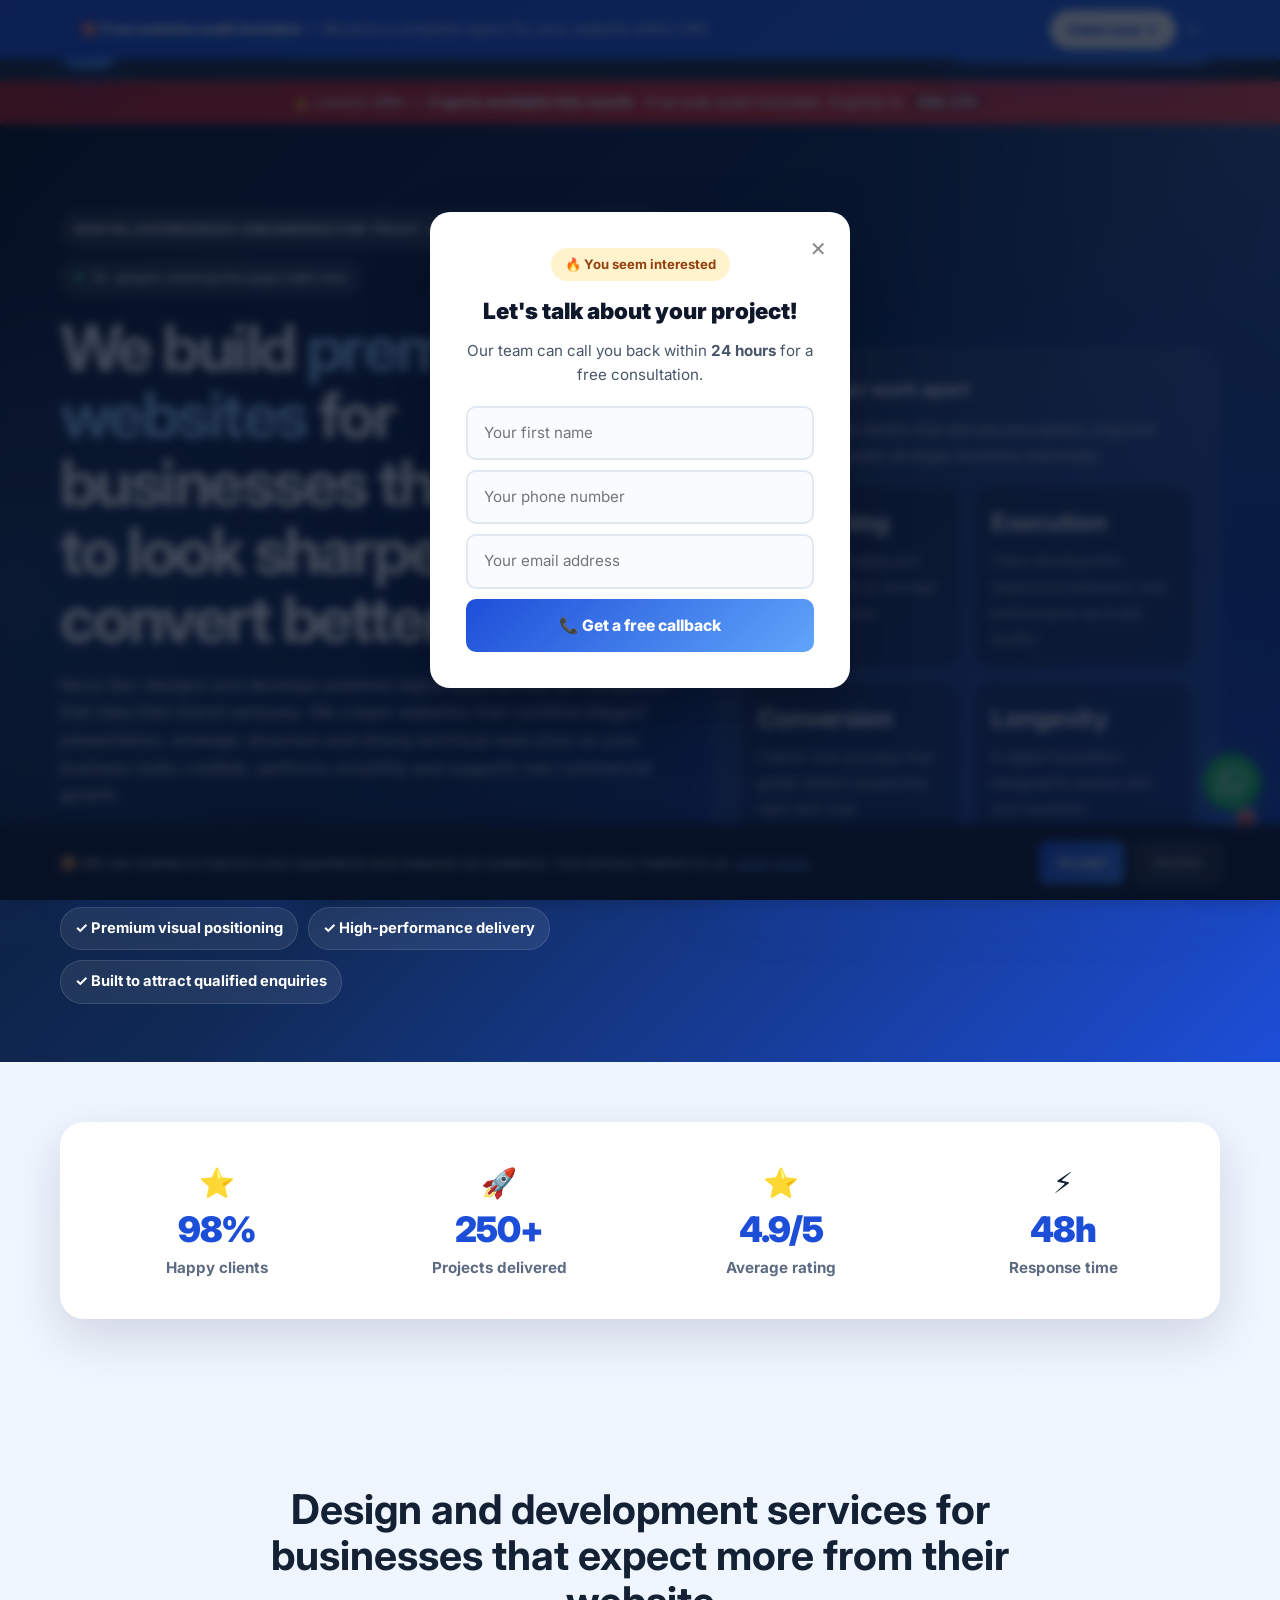
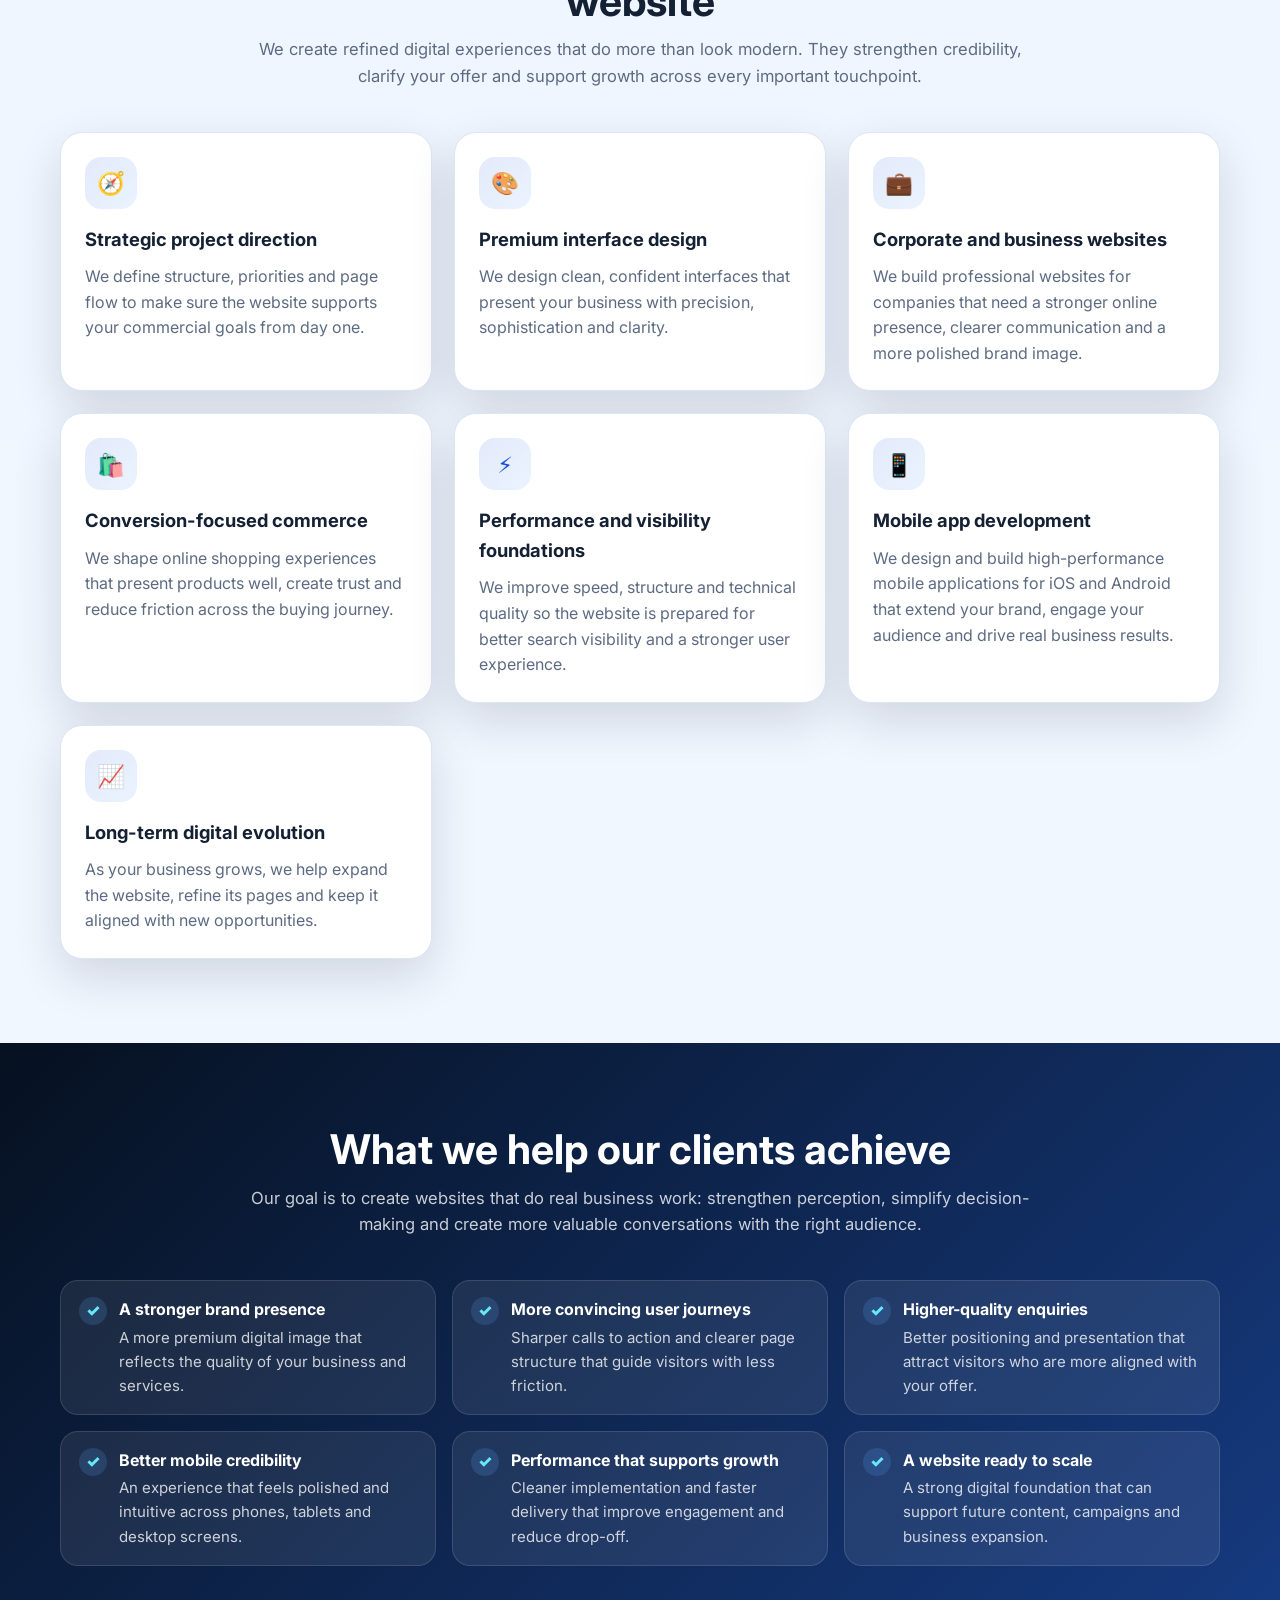
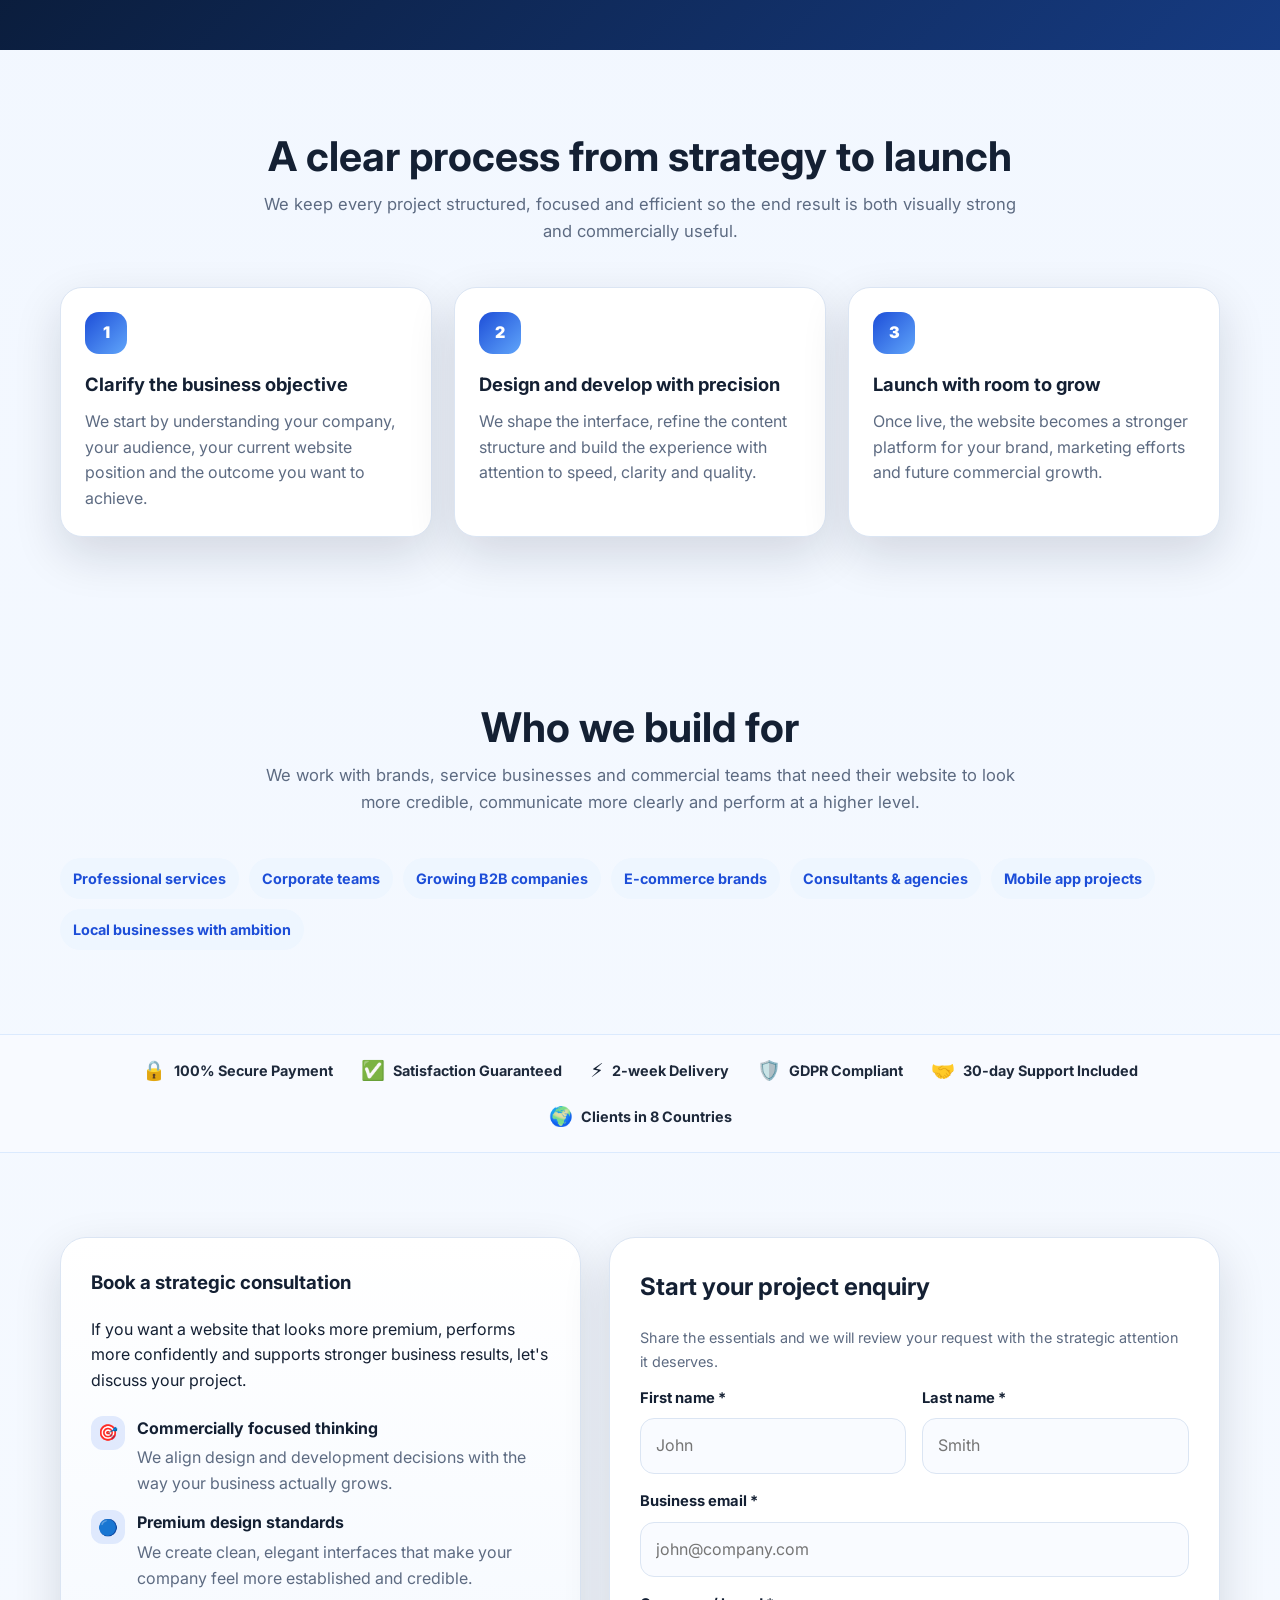
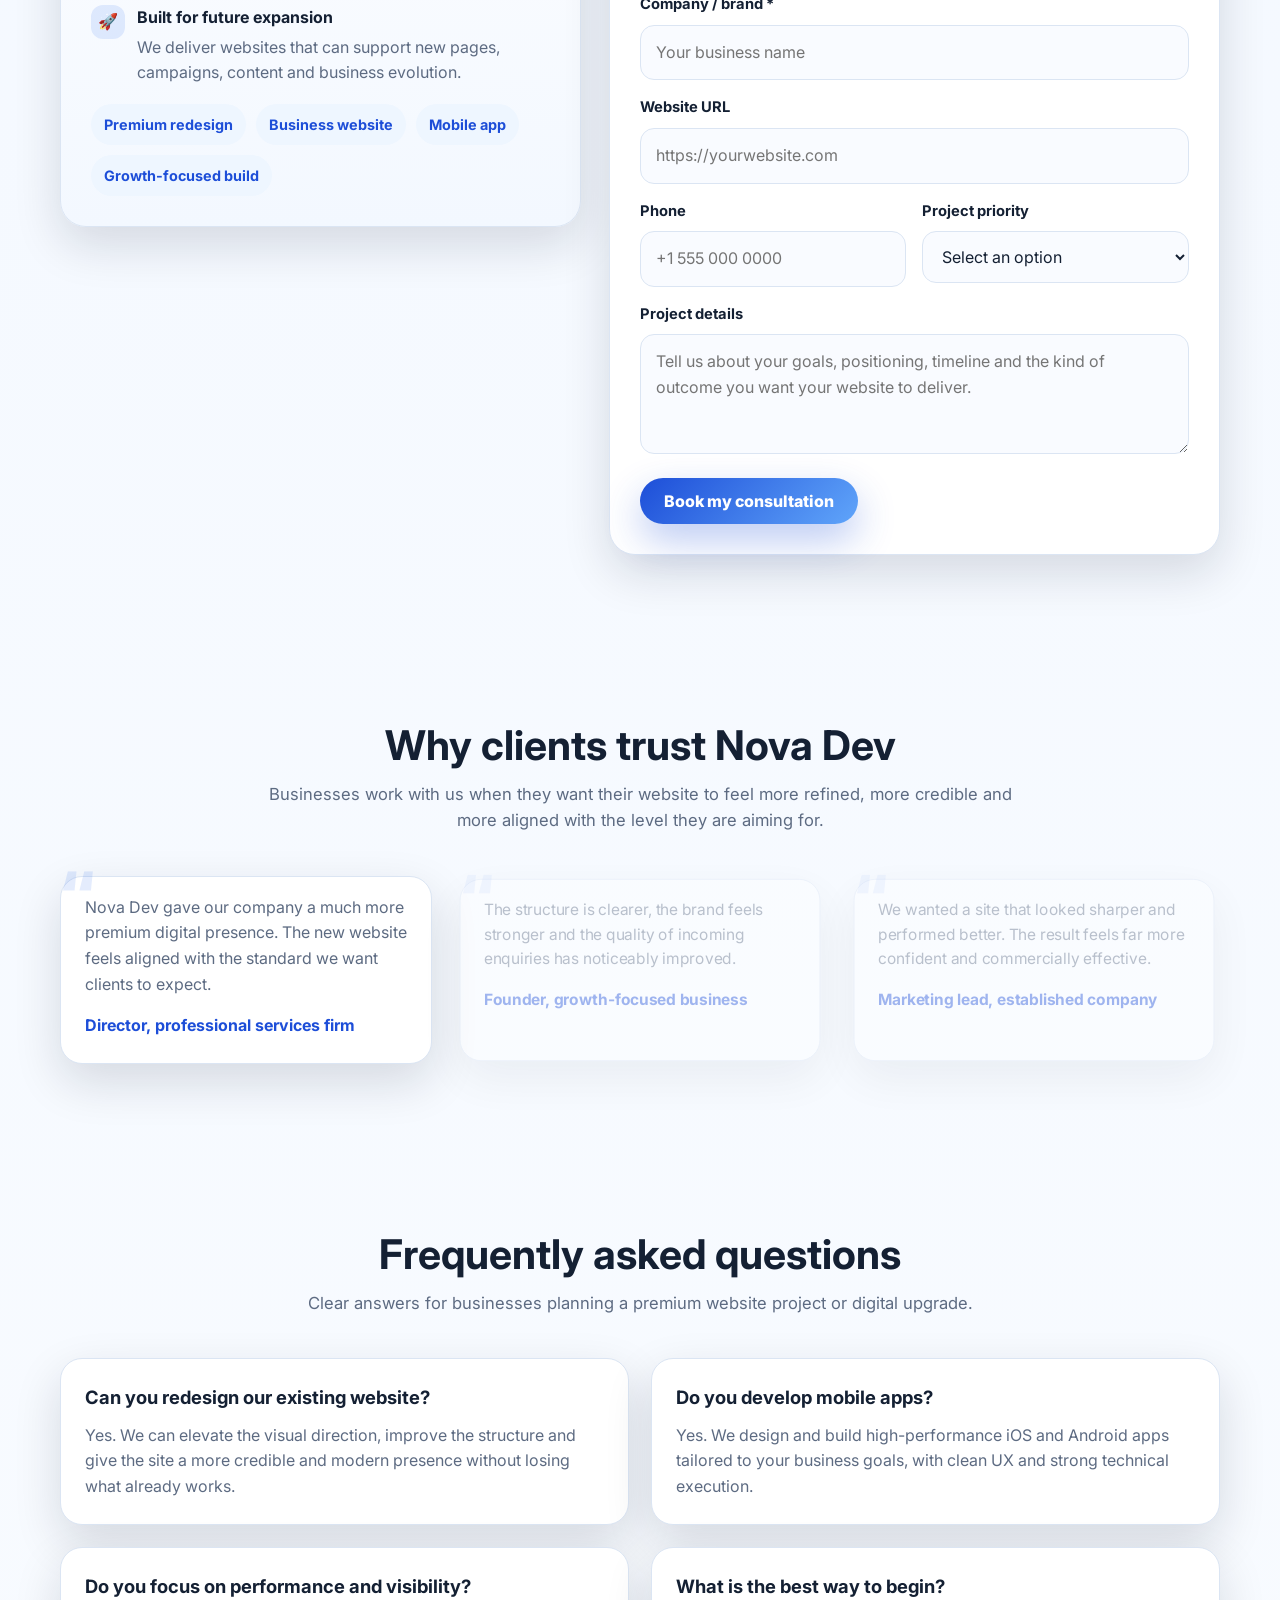
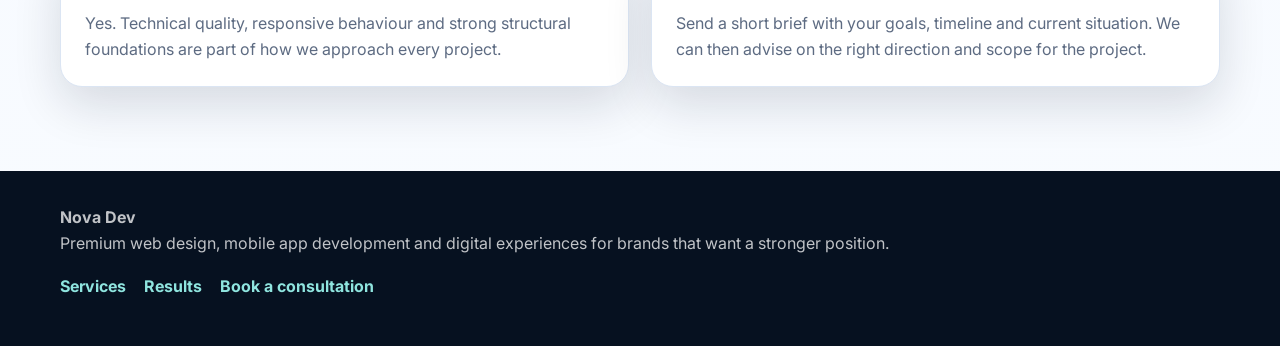
==== index.html @ 96b7f9a0 "feat: Ultimate Marketing Automation v1.0 — Exit Intent, Social Proof, Lead Scoring, WhatsApp CTA, Tr" ====
<!DOCTYPE html>
<html lang="en">
<head>
  <meta charset="UTF-8" />
  <meta name="viewport" content="width=device-width, initial-scale=1.0" />
  <title>Premium Web Design & Development Agency | Nova Dev</title>
  <meta name="description" content="Nova Dev creates premium websites and digital experiences for ambitious businesses that need stronger positioning, better performance and more qualified enquiries." />
  <meta name="robots" content="index,follow" />
  <!-- Hreflang — Language targeting -->
  <link rel="canonical" href="https://novadev-audit.vercel.app/" />
  <link rel="alternate" hreflang="en" href="https://novadev-audit.vercel.app/" />
  <link rel="alternate" hreflang="fr" href="https://novadev-fr-audit.vercel.app/" />
  <link rel="alternate" hreflang="x-default" href="https://novadev-audit.vercel.app/" />
  <!-- Open Graph -->
  <meta property="og:title" content="Premium Web Design & Development Agency | Nova Dev" />
  <meta property="og:description" content="Elegant, high-performance web design and development for businesses that want stronger brand presence and measurable growth." />
  <meta property="og:type" content="website" />
  <meta property="og:url" content="https://novadev-audit.vercel.app/" />
  <meta property="og:locale" content="en_GB" />
  <meta property="og:locale:alternate" content="fr_FR" />
  <!-- Twitter Card -->
  <meta name="twitter:card" content="summary_large_image" />
  <meta name="twitter:title" content="Premium Web Design & Development Agency | Nova Dev" />
  <meta name="twitter:description" content="Elegant, high-performance web design and development for ambitious businesses." />
  <!-- Sitemap -->
  <link rel="sitemap" type="application/xml" href="/sitemap.xml" />
  <link rel="preconnect" href="https://fonts.googleapis.com" />
  <link rel="preconnect" href="https://fonts.gstatic.com" crossorigin />
  <link href="https://fonts.googleapis.com/css2?family=Inter:wght@400;500;600;700;800;900&display=swap" rel="stylesheet" />
  <link rel="stylesheet" href="assets/css/style.css" />
  <!-- Umami Analytics — 100% free, open-source, self-hosted on Vercel/Railway, no cookies, GDPR compliant -->
  <!-- SETUP: Deploy Umami free on Vercel: https://vercel.com/new/clone?repository-url=https://github.com/umami-software/umami -->
  <!-- Then replace YOUR_UMAMI_WEBSITE_ID below with the ID from your Umami dashboard -->
  <!-- <script async src="https://YOUR_UMAMI_DOMAIN.vercel.app/script.js" data-website-id="YOUR_UMAMI_WEBSITE_ID"></script> -->
</head>
<body>
  <header class="site-header">
    <div class="container site-nav">
      <a class="brand" href="#top" aria-label="Nova Dev home">
        <div class="brand-mark"><span>&lt;/&gt;</span></div>
        <div class="brand-copy">
          <span class="brand-title">Nova<em>Dev</em></span>
          <span class="brand-tag">Premium websites • Design • Growth</span>
        </div>
      </a>

      <nav class="nav-links" aria-label="Primary navigation">
        <a href="#services">Services</a>
        <a href="#results">Results</a>
        <a href="#process">Process</a>
        <a href="#contact">Contact</a>
      </nav>

      <div class="nav-actions">
        <a class="nd-lang-switch" href="https://novadev-fr-audit.vercel.app/" title="Version française" aria-label="Passer en français">🇫🇷 FR</a>
        <a class="btn btn-primary" href="#contact">Book a strategic consultation</a>
        <button class="menu-toggle" type="button" aria-label="Toggle menu" aria-expanded="false" data-menu-toggle>
          <svg viewBox="0 0 24 24" fill="none" stroke="currentColor" stroke-width="2.2" stroke-linecap="round"><path d="M4 7h16M4 12h16M4 17h16"/></svg>
        </button>
      </div>
    </div>
  </header>

  <main id="top">
    <section class="hero">
      <div class="container hero-grid">
        <div>
          <div class="eyebrow">Digital experiences engineered for trust, performance and growth</div>
          <h1>We build <span>premium websites</span> for businesses that want to look sharper and convert better.</h1>
          <p>Nova Dev designs and develops polished digital experiences for companies that take their brand seriously. We create websites that combine elegant presentation, strategic structure and strong technical execution so your business looks credible, performs smoothly and supports real commercial growth.</p>
          <div class="hero-actions">
            <a class="btn btn-primary" href="#contact">Start a high-value project</a>
            <a class="btn btn-secondary" href="#services">See what we deliver</a>
          </div>
          <div class="hero-points">
            <span>✓ Premium visual positioning</span>
            <span>✓ High-performance delivery</span>
            <span>✓ Built to attract qualified enquiries</span>
          </div>
        </div>
        <aside class="hero-card" aria-label="Service overview">
          <h2>What sets our work apart</h2>
          <p>We focus on the details that elevate perception, improve usability and create stronger business outcomes.</p>
          <div class="mini-grid">
            <div class="mini-card"><strong>Positioning</strong><span>Sharper messaging and presentation for a stronger brand impression</span></div>
            <div class="mini-card"><strong>Execution</strong><span>Clean development, responsive behaviour and performance-led build quality</span></div>
            <div class="mini-card"><strong>Conversion</strong><span>Clearer user journeys that guide visitors toward the right next step</span></div>
            <div class="mini-card"><strong>Longevity</strong><span>A digital foundation designed to evolve with your business</span></div>
          </div>
        </aside>
      </div>
    </section>

    <section class="stats">
      <div class="container stats-grid">
        <div class="stat"><strong>Premium</strong><span>Presentation aligned with ambitious brands</span></div>
        <div class="stat"><strong>Responsive</strong><span>Built for modern mobile-first behaviour</span></div>
        <div class="stat"><strong>Fast</strong><span>Optimised for performance and usability</span></div>
        <div class="stat"><strong>Strategic</strong><span>Structured to support visibility and enquiries</span></div>
      </div>
    </section>

    <section id="services">
      <div class="container">
        <div class="section-head">
          <h2>Design and development services for businesses that expect more from their website</h2>
          <p>We create refined digital experiences that do more than look modern. They strengthen credibility, clarify your offer and support growth across every important touchpoint.</p>
        </div>
        <div class="cards-3">
          <article class="card">
            <div class="icon">🧭</div>
            <h3>Strategic project direction</h3>
            <p>We define structure, priorities and page flow to make sure the website supports your commercial goals from day one.</p>
          </article>
          <article class="card">
            <div class="icon">🎨</div>
            <h3>Premium interface design</h3>
            <p>We design clean, confident interfaces that present your business with precision, sophistication and clarity.</p>
          </article>
          <article class="card">
            <div class="icon">💼</div>
            <h3>Corporate and business websites</h3>
            <p>We build professional websites for companies that need a stronger online presence, clearer communication and a more polished brand image.</p>
          </article>
          <article class="card">
            <div class="icon">🛍️</div>
            <h3>Conversion-focused commerce</h3>
            <p>We shape online shopping experiences that present products well, create trust and reduce friction across the buying journey.</p>
          </article>
          <article class="card">
            <div class="icon">⚡</div>
            <h3>Performance and visibility foundations</h3>
            <p>We improve speed, structure and technical quality so the website is prepared for better search visibility and a stronger user experience.</p>
          </article>
          <article class="card">
            <div class="icon">📱</div>
            <h3>Mobile app development</h3>
            <p>We design and build high-performance mobile applications for iOS and Android that extend your brand, engage your audience and drive real business results.</p>
          </article>
          <article class="card">
            <div class="icon">📈</div>
            <h3>Long-term digital evolution</h3>
            <p>As your business grows, we help expand the website, refine its pages and keep it aligned with new opportunities.</p>
          </article>
        </div>
      </div>
    </section>

    <section class="dark-band" id="results">
      <div class="container">
        <div class="section-head">
          <h2>What we help our clients achieve</h2>
          <p>Our goal is to create websites that do real business work: strengthen perception, simplify decision-making and create more valuable conversations with the right audience.</p>
        </div>
        <div class="check-grid">
          <div class="check-item"><span>✓</span><div><strong>A stronger brand presence</strong><p>A more premium digital image that reflects the quality of your business and services.</p></div></div>
          <div class="check-item"><span>✓</span><div><strong>More convincing user journeys</strong><p>Sharper calls to action and clearer page structure that guide visitors with less friction.</p></div></div>
          <div class="check-item"><span>✓</span><div><strong>Higher-quality enquiries</strong><p>Better positioning and presentation that attract visitors who are more aligned with your offer.</p></div></div>
          <div class="check-item"><span>✓</span><div><strong>Better mobile credibility</strong><p>An experience that feels polished and intuitive across phones, tablets and desktop screens.</p></div></div>
          <div class="check-item"><span>✓</span><div><strong>Performance that supports growth</strong><p>Cleaner implementation and faster delivery that improve engagement and reduce drop-off.</p></div></div>
          <div class="check-item"><span>✓</span><div><strong>A website ready to scale</strong><p>A strong digital foundation that can support future content, campaigns and business expansion.</p></div></div>
        </div>
      </div>
    </section>

    <section id="process">
      <div class="container">
        <div class="section-head">
          <h2>A clear process from strategy to launch</h2>
          <p>We keep every project structured, focused and efficient so the end result is both visually strong and commercially useful.</p>
        </div>
        <div class="steps">
          <article class="card">
            <div class="step-number">1</div>
            <h3>Clarify the business objective</h3>
            <p>We start by understanding your company, your audience, your current website position and the outcome you want to achieve.</p>
          </article>
          <article class="card">
            <div class="step-number">2</div>
            <h3>Design and develop with precision</h3>
            <p>We shape the interface, refine the content structure and build the experience with attention to speed, clarity and quality.</p>
          </article>
          <article class="card">
            <div class="step-number">3</div>
            <h3>Launch with room to grow</h3>
            <p>Once live, the website becomes a stronger platform for your brand, marketing efforts and future commercial growth.</p>
          </article>
        </div>
      </div>
    </section>

    <section>
      <div class="container">
        <div class="section-head">
          <h2>Who we build for</h2>
          <p>We work with brands, service businesses and commercial teams that need their website to look more credible, communicate more clearly and perform at a higher level.</p>
        </div>
        <div class="badge-row" aria-label="Business examples">
          <span>Professional services</span>
          <span>Corporate teams</span>
          <span>Growing B2B companies</span>
          <span>E-commerce brands</span>
          <span>Consultants & agencies</span>
          <span>Mobile app projects</span>
          <span>Local businesses with ambition</span>
        </div>
      </div>
    </section>

    <section id="contact">
      <div class="container form-shell">
        <aside class="info-panel">
          <h3>Book a strategic consultation</h3>
          <p>If you want a website that looks more premium, performs more confidently and supports stronger business results, let's discuss your project.</p>
          <div class="info-list">
            <div class="item"><div class="info-dot">🎯</div><div><strong>Commercially focused thinking</strong>We align design and development decisions with the way your business actually grows.</div></div>
            <div class="item"><div class="info-dot">🔵</div><div><strong>Premium design standards</strong>We create clean, elegant interfaces that make your company feel more established and credible.</div></div>
            <div class="item"><div class="info-dot">🚀</div><div><strong>Built for future expansion</strong>We deliver websites that can support new pages, campaigns, content and business evolution.</div></div>
          </div>
          <div class="badge-row">
            <span>Premium redesign</span>
            <span>Business website</span>
            <span>Mobile app</span>
            <span>Growth-focused build</span>
          </div>
        </aside>

        <div class="form-panel">
          <h2>Start your project enquiry</h2>
          <p class="form-note">Share the essentials and we will review your request with the strategic attention it deserves.</p>
          <form id="contactForm" novalidate>
            <input type="hidden" name="_subject" value="Nova Dev project enquiry (EN)" />
            <input type="hidden" name="_captcha" value="false" />
            <input type="hidden" name="_template" value="table" />
            <div class="form-grid">
              <div class="field">
                <label for="fname">First name *</label>
                <input id="fname" name="fname" type="text" placeholder="John" required />
              </div>
              <div class="field">
                <label for="lname">Last name *</label>
                <input id="lname" name="lname" type="text" placeholder="Smith" required />
              </div>
              <div class="field field-full">
                <label for="email">Business email *</label>
                <input id="email" name="email" type="email" placeholder="john@company.com" required />
              </div>
              <div class="field field-full">
                <label for="company">Company / brand *</label>
                <input id="company" name="company" type="text" placeholder="Your business name" required />
              </div>
              <div class="field field-full">
                <label for="website">Website URL</label>
                <input id="website" name="website" type="url" placeholder="https://yourwebsite.com" />
              </div>
              <div class="field">
                <label for="phone">Phone</label>
                <input id="phone" name="phone" type="tel" placeholder="+1 555 000 0000" />
              </div>
              <div class="field">
                <label for="service">Project priority</label>
                <select id="service" name="service">
                  <option value="">Select an option</option>
                  <option>Premium website launch</option>
                  <option>Website redesign</option>
                  <option>Mobile app development</option>
                  <option>Landing page project</option>
                  <option>E-commerce growth project</option>
                  <option>Ongoing improvement support</option>
                  <option>Need strategic guidance</option>
                </select>
              </div>
              <div class="field field-full">
                <label for="message">Project details</label>
                <textarea id="message" name="message" placeholder="Tell us about your goals, positioning, timeline and the kind of outcome you want your website to deliver."></textarea>
              </div>
              <div class="field field-full">
                <button class="btn btn-primary" type="submit">Book my consultation</button>
              </div>
            </div>
          </form>
          <div class="alert success" id="formSuccess">Your request has been sent.</div>
          <div class="alert error" id="formError">The form could not be submitted.</div>
        </div>
      </div>
    </section>

    <section>
      <div class="container">
        <div class="section-head">
          <h2>Why clients trust Nova Dev</h2>
          <p>Businesses work with us when they want their website to feel more refined, more credible and more aligned with the level they are aiming for.</p>
        </div>
        <div class="testimonials">
          <article class="card quote">
            <p>Nova Dev gave our company a much more premium digital presence. The new website feels aligned with the standard we want clients to expect.</p>
            <strong>Director, professional services firm</strong>
          </article>
          <article class="card quote">
            <p>The structure is clearer, the brand feels stronger and the quality of incoming enquiries has noticeably improved.</p>
            <strong>Founder, growth-focused business</strong>
          </article>
          <article class="card quote">
            <p>We wanted a site that looked sharper and performed better. The result feels far more confident and commercially effective.</p>
            <strong>Marketing lead, established company</strong>
          </article>
        </div>
      </div>
    </section>

    <section id="faq">
      <div class="container">
        <div class="section-head">
          <h2>Frequently asked questions</h2>
          <p>Clear answers for businesses planning a premium website project or digital upgrade.</p>
        </div>
        <div class="faq-grid">
          <article class="card"><h3>Can you redesign our existing website?</h3><p>Yes. We can elevate the visual direction, improve the structure and give the site a more credible and modern presence without losing what already works.</p></article>
          <article class="card"><h3>Do you develop mobile apps?</h3><p>Yes. We design and build high-performance iOS and Android apps tailored to your business goals, with clean UX and strong technical execution.</p></article>
          <article class="card"><h3>Do you focus on performance and visibility?</h3><p>Yes. Technical quality, responsive behaviour and strong structural foundations are part of how we approach every project.</p></article>
          <article class="card"><h3>What is the best way to begin?</h3><p>Send a short brief with your goals, timeline and current situation. We can then advise on the right direction and scope for the project.</p></article>
        </div>
      </div>
    </section>
  </main>

  <footer class="site-footer">
    <div class="container footer-grid">
      <div>
        <strong>Nova Dev</strong><br />
        Premium web design, mobile app development and digital experiences for brands that want a stronger position.
      </div>
      <div class="footer-links">
        <a href="#services">Services</a>
        <a href="#results">Results</a>
        <a href="#contact">Book a consultation</a>
      </div>
    </div>
  </footer>

  <!-- ============================================================
       AI CHAT POPUP — Lead Capture Assistant
  ============================================================ -->
  <div id="ai-chat-bubble" aria-label="Open chat" role="button" tabindex="0">
    <svg viewBox="0 0 24 24" fill="none" stroke="currentColor" stroke-width="2" stroke-linecap="round" stroke-linejoin="round" aria-hidden="true">
      <path d="M21 15a2 2 0 0 1-2 2H7l-4 4V5a2 2 0 0 1 2-2h14a2 2 0 0 1 2 2z"/>
    </svg>
    <span class="chat-badge">1</span>
  </div>

  <div id="ai-chat-window" role="dialog" aria-modal="true" aria-label="Chat with Nova Dev assistant" hidden>
    <div class="chat-header">
      <div class="chat-header-info">
        <div class="chat-avatar">
          <svg viewBox="0 0 24 24" fill="none" stroke="currentColor" stroke-width="2" aria-hidden="true">
            <circle cx="12" cy="8" r="4"/><path d="M6 20v-2a6 6 0 0 1 12 0v2"/>
          </svg>
        </div>
        <div>
          <strong>Nova Dev Assistant</strong>
          <span class="chat-status"><span class="chat-dot"></span> Online</span>
        </div>
      </div>
      <button id="ai-chat-close" aria-label="Close chat">&times;</button>
    </div>
    <div class="chat-messages" id="chat-messages" role="log" aria-live="polite"></div>
    <div class="chat-input-row">
      <input type="text" id="chat-input" placeholder="Type your message…" autocomplete="off" aria-label="Chat message" maxlength="300" />
      <button id="chat-send" aria-label="Send message">
        <svg viewBox="0 0 24 24" fill="none" stroke="currentColor" stroke-width="2.2" stroke-linecap="round" aria-hidden="true">
          <line x1="22" y1="2" x2="11" y2="13"/><polygon points="22 2 15 22 11 13 2 9 22 2"/>
        </svg>
      </button>
    </div>
  </div>

  <script src="assets/js/main.js"></script>
  <script src="assets/js/chat.js" defer></script>
  <!-- ============================================================
       NOVA DEV — Ultimate Marketing Automation v1.0
       Modules: Exit Intent · Social Proof · Lead Scoring ·
       Stats Counter · WhatsApp CTA · Urgency Banner ·
       Trust Badges · Cookie Consent · Schema SEO · Live Counter
  ============================================================ -->
  <script src="assets/js/marketing-automation.js" defer></script>
</body>
</html>
---- assets/css/style.css ----
:root {
  --bg: #08111f;
  --bg-soft: #0f1c31;
  --surface: #ffffff;
  --surface-soft: #f4f8ff;
  --text: #142033;
  --muted: #5d6b82;
  --line: #dbe5f3;
  --primary: #1d4ed8;
  --primary-2: #3b82f6;
  --accent: #60a5fa;
  --accent-2: #bfdbfe;
  --white: #ffffff;
  --danger: #b91c1c;
  --success: #166534;
  --success-bg: #ecfdf3;
  --danger-bg: #fef2f2;
  --radius: 18px;
  --shadow: 0 18px 48px rgba(15, 23, 42, 0.14);
  --hero-shadow: 0 26px 70px rgba(29, 78, 216, 0.30);
  --max: 1160px;
  --font: 'Inter', system-ui, -apple-system, BlinkMacSystemFont, 'Segoe UI', sans-serif;
}

* { box-sizing: border-box; }
html { scroll-behavior: smooth; }
body {
  margin: 0;
  font-family: var(--font);
  color: var(--text);
  background: linear-gradient(180deg, #edf4ff 0%, #f8fbff 100%);
  line-height: 1.6;
}
a { color: inherit; }
img { max-width: 100%; display: block; }
button, input, select, textarea { font: inherit; }

.container {
  width: min(calc(100% - 32px), var(--max));
  margin: 0 auto;
}

.site-header {
  position: sticky;
  top: 0;
  z-index: 1000;
  backdrop-filter: blur(14px);
  background: rgba(7, 18, 36, 0.9);
  border-bottom: 1px solid rgba(255,255,255,0.10);
}
.site-nav {
  min-height: 80px;
  display: flex;
  align-items: center;
  justify-content: space-between;
  gap: 24px;
}
.brand {
  display: inline-flex;
  align-items: center;
  gap: 14px;
  text-decoration: none;
  color: var(--white);
  min-width: 0;
}
.brand-mark {
  width: 56px;
  height: 56px;
  border-radius: 16px;
  background: linear-gradient(135deg, #1d4ed8, #60a5fa);
  display: grid;
  place-items: center;
  box-shadow: 0 14px 34px rgba(29, 78, 216, 0.30);
  flex: 0 0 auto;
  overflow: hidden;
}
.brand-mark span {
  font-family: 'Courier New', monospace;
  font-size: 1.2rem;
  font-weight: 900;
  color: #fff;
}
/* brand--image class kept for backwards compat but not used */
.brand-copy { min-width: 0; }
.brand-title {
  display: block;
  font-size: 1.35rem;
  font-weight: 900;
  line-height: 1;
}
.brand-title em { color: #93c5fd; font-style: normal; }
.brand-tag {
  display: block;
  color: rgba(255,255,255,0.72);
  font-size: 0.72rem;
  letter-spacing: 0.12em;
  text-transform: uppercase;
  margin-top: 4px;
}
.nav-links {
  display: flex;
  align-items: center;
  gap: 22px;
}
.nav-links a {
  color: rgba(255,255,255,0.84);
  text-decoration: none;
  font-weight: 600;
  font-size: 0.97rem;
}
.nav-links a:hover { color: #fff; }
.nav-actions {
  display: flex;
  align-items: center;
  gap: 14px;
}
.btn,
.menu-toggle {
  border: 0;
  border-radius: 999px;
  cursor: pointer;
}
.btn {
  display: inline-flex;
  align-items: center;
  justify-content: center;
  gap: 10px;
  text-decoration: none;
  font-weight: 800;
  line-height: 1;
  transition: transform .2s ease, box-shadow .2s ease, opacity .2s ease;
}
.btn:hover { transform: translateY(-2px); }
.btn-primary {
  color: #fff;
  background: linear-gradient(135deg, #1d4ed8, #60a5fa);
  box-shadow: 0 16px 38px rgba(29, 78, 216, 0.30);
  padding: 15px 24px;
}
.btn-secondary {
  color: var(--primary);
  background: rgba(255,255,255,0.92);
  padding: 15px 22px;
}
.menu-toggle {
  display: none;
  width: 48px;
  height: 48px;
  background: rgba(255,255,255,0.08);
  color: #fff;
}
.menu-toggle svg { width: 22px; height: 22px; }

.hero {
  position: relative;
  overflow: hidden;
  background: radial-gradient(circle at top right, rgba(147,197,253,0.24), transparent 28%),
              radial-gradient(circle at left center, rgba(96,165,250,0.18), transparent 26%),
              linear-gradient(135deg, #061120 0%, #102a57 50%, #1d4ed8 100%);
  color: var(--white);
  padding: 86px 0 58px;
}
.hero-grid {
  display: grid;
  grid-template-columns: minmax(0, 1.1fr) minmax(320px, 0.9fr);
  gap: 36px;
  align-items: center;
}
.eyebrow {
  display: inline-flex;
  align-items: center;
  gap: 10px;
  background: rgba(255,255,255,0.12);
  border: 1px solid rgba(255,255,255,0.16);
  border-radius: 999px;
  padding: 8px 14px;
  font-size: 0.82rem;
  font-weight: 800;
  letter-spacing: .06em;
  text-transform: uppercase;
}
.hero h1 {
  font-size: clamp(2.2rem, 5vw, 4.3rem);
  line-height: 1.06;
  letter-spacing: -0.04em;
  margin: 18px 0 18px;
}
.hero h1 span { color: #93c5fd; }
.hero p {
  max-width: 650px;
  color: rgba(255,255,255,0.83);
  font-size: 1.08rem;
  margin: 0 0 28px;
}
.hero-actions {
  display: flex;
  flex-wrap: wrap;
  gap: 14px;
  margin-bottom: 24px;
}
.hero-points {
  display: flex;
  flex-wrap: wrap;
  gap: 10px;
}
.hero-points span {
  display: inline-flex;
  align-items: center;
  gap: 8px;
  background: rgba(255,255,255,0.08);
  border: 1px solid rgba(255,255,255,0.12);
  border-radius: 999px;
  padding: 9px 14px;
  font-weight: 700;
  font-size: 0.92rem;
}
.hero-card {
  background: rgba(255,255,255,0.08);
  border: 1px solid rgba(255,255,255,0.12);
  border-radius: 26px;
  padding: 26px;
  box-shadow: var(--hero-shadow);
}
.hero-card h2 {
  margin: 0 0 12px;
  font-size: 1.18rem;
}
.hero-card p {
  margin: 0 0 18px;
  color: rgba(255,255,255,0.82);
  font-size: 0.98rem;
}
.mini-grid {
  display: grid;
  grid-template-columns: repeat(2, minmax(0, 1fr));
  gap: 14px;
}
.mini-card {
  background: rgba(8,17,31,0.35);
  border: 1px solid rgba(255,255,255,0.08);
  border-radius: 18px;
  padding: 16px;
}
.mini-card strong {
  display: block;
  font-size: 1.55rem;
  margin-bottom: 6px;
}
.mini-card span { color: rgba(255,255,255,0.72); font-size: 0.9rem; }

.stats {
  margin-top: -24px;
  position: relative;
  z-index: 2;
}
.stats-grid {
  background: #fff;
  border-radius: 24px;
  box-shadow: var(--shadow);
  display: grid;
  grid-template-columns: repeat(4, minmax(0, 1fr));
  gap: 16px;
  padding: 24px;
}
.stat {
  text-align: center;
  padding: 14px;
}
.stat strong {
  display: block;
  color: var(--primary);
  font-size: clamp(1.7rem, 3vw, 2.4rem);
  line-height: 1;
  margin-bottom: 8px;
}
.stat span { color: var(--muted); font-weight: 700; font-size: .95rem; }

section { padding: 84px 0; }
.section-head {
  text-align: center;
  max-width: 780px;
  margin: 0 auto 42px;
}
.section-head h2 {
  margin: 0 0 12px;
  font-size: clamp(1.9rem, 3.2vw, 3rem);
  line-height: 1.12;
}
.section-head p {
  margin: 0;
  color: var(--muted);
  font-size: 1.04rem;
}
.cards-3, .cards-4, .steps, .testimonials, .faq-grid {
  display: grid;
  gap: 22px;
}
.cards-3 { grid-template-columns: repeat(3, minmax(0, 1fr)); }
.cards-4 { grid-template-columns: repeat(4, minmax(0, 1fr)); }
.steps { grid-template-columns: repeat(3, minmax(0, 1fr)); }
.testimonials { grid-template-columns: repeat(3, minmax(0, 1fr)); }
.faq-grid { grid-template-columns: repeat(2, minmax(0, 1fr)); }
.card {
  background: #fff;
  border: 1px solid var(--line);
  border-radius: 22px;
  padding: 24px;
  box-shadow: var(--shadow);
}
.card .icon {
  width: 52px;
  height: 52px;
  border-radius: 16px;
  display: grid;
  place-items: center;
  background: linear-gradient(135deg, rgba(29,78,216,0.12), rgba(147,197,253,0.20));
  color: var(--primary);
  font-size: 1.4rem;
  margin-bottom: 16px;
}
.card h3 { margin: 0 0 10px; font-size: 1.15rem; }
.card p { margin: 0; color: var(--muted); }
.card ul { margin: 12px 0 0; padding-left: 18px; color: var(--muted); }
.card li + li { margin-top: 8px; }

.dark-band {
  background: linear-gradient(135deg, #061120 0%, #163b82 100%);
  color: #fff;
}
.dark-band .section-head p { color: rgba(255,255,255,0.78); }
.check-grid {
  display: grid;
  grid-template-columns: repeat(3, minmax(0, 1fr));
  gap: 16px;
}
.check-item {
  background: rgba(255,255,255,0.08);
  border: 1px solid rgba(255,255,255,0.12);
  border-radius: 18px;
  padding: 16px 18px;
  display: flex;
  gap: 12px;
  align-items: flex-start;
}
.check-item span {
  display: inline-grid;
  place-items: center;
  width: 28px;
  height: 28px;
  border-radius: 50%;
  background: rgba(96,165,250,0.18);
  color: #67e8f9;
  flex: 0 0 auto;
  font-weight: 900;
}
.check-item strong { display: block; margin-bottom: 3px; }
.check-item p { margin: 0; color: rgba(255,255,255,0.78); font-size: 0.94rem; }

.step-number {
  display: inline-grid;
  place-items: center;
  width: 42px;
  height: 42px;
  border-radius: 14px;
  background: linear-gradient(135deg, #1d4ed8, #60a5fa);
  color: #fff;
  font-weight: 900;
  margin-bottom: 16px;
}

.form-shell {
  display: grid;
  grid-template-columns: minmax(0, .92fr) minmax(0, 1.08fr);
  gap: 28px;
  align-items: start;
}
.form-panel, .info-panel {
  background: #fff;
  border: 1px solid var(--line);
  border-radius: 26px;
  box-shadow: var(--shadow);
}
.form-panel { padding: 30px; }
.info-panel {
  padding: 30px;
  background: linear-gradient(180deg, #ffffff 0%, #f3f8ff 100%);
}
.info-panel h3, .form-panel h2 { margin-top: 0; }
.info-list {
  display: grid;
  gap: 14px;
  margin-top: 22px;
}
.info-list .item {
  display: flex;
  gap: 12px;
  align-items: flex-start;
  color: var(--muted);
}
.info-list .item strong { color: var(--text); display: block; margin-bottom: 4px; }
.info-dot {
  width: 34px;
  height: 34px;
  border-radius: 12px;
  display: grid;
  place-items: center;
  background: rgba(37,99,235,0.12);
  color: var(--primary);
  flex: 0 0 auto;
}
.form-grid {
  display: grid;
  grid-template-columns: repeat(2, minmax(0, 1fr));
  gap: 16px;
}
.field,
.field-full { display: block; }
.field-full { grid-column: 1 / -1; }
label {
  display: block;
  margin-bottom: 8px;
  font-weight: 700;
  font-size: 0.92rem;
}
input, select, textarea {
  width: 100%;
  border: 1.8px solid var(--line);
  border-radius: 14px;
  background: #f9fbff;
  padding: 14px 15px;
  color: var(--text);
  outline: none;
  transition: border-color .2s ease, box-shadow .2s ease, background .2s ease;
}
input:focus, select:focus, textarea:focus {
  border-color: var(--primary);
  box-shadow: 0 0 0 4px rgba(37,99,235,0.10);
  background: #fff;
}
textarea { min-height: 120px; resize: vertical; }
.form-note {
  color: var(--muted);
  font-size: .9rem;
  margin-top: 14px;
}
.alert {
  display: none;
  margin-top: 18px;
  border-radius: 16px;
  padding: 16px 18px;
  font-weight: 700;
}
.alert.success {
  color: var(--success);
  background: var(--success-bg);
  border: 1px solid #bbf7d0;
}
.alert.error {
  color: var(--danger);
  background: var(--danger-bg);
  border: 1px solid #fecaca;
}
.badge-row {
  display: flex;
  flex-wrap: wrap;
  gap: 10px;
  margin-top: 18px;
}
.badge-row span {
  display: inline-flex;
  align-items: center;
  gap: 8px;
  border-radius: 999px;
  padding: 9px 13px;
  background: #eef6ff;
  color: var(--primary);
  font-weight: 700;
  font-size: 0.9rem;
}
.quote {
  position: relative;
  padding-top: 18px;
}
.quote::before {
  content: '“';
  position: absolute;
  top: -14px;
  left: 0;
  font-size: 4rem;
  color: rgba(37,99,235,0.12);
  font-weight: 900;
  line-height: 1;
}
.quote p { margin: 0 0 16px; }
.quote strong { color: var(--primary); }

.site-footer {
  background: #061120;
  color: rgba(255,255,255,0.75);
  padding: 34px 0 46px;
}
.footer-grid {
  display: flex;
  align-items: center;
  justify-content: space-between;
  gap: 18px;
  flex-wrap: wrap;
}
.footer-links {
  display: flex;
  gap: 18px;
  flex-wrap: wrap;
}
.footer-links a {
  color: #8fe5df;
  text-decoration: none;
  font-weight: 700;
}
.footer-links a:hover { color: #fff; }

@media (max-width: 1024px) {
  .hero-grid,
  .form-shell,
  .cards-4,
  .check-grid,
  .cards-3,
  .steps,
  .testimonials,
  .faq-grid {
    grid-template-columns: repeat(2, minmax(0, 1fr));
  }
  .hero-grid { grid-template-columns: 1fr; }
}

@media (max-width: 860px) {
  .site-nav {
    min-height: 74px;
    flex-wrap: wrap;
    padding: 14px 0;
  }
  .menu-toggle { display: inline-grid; place-items: center; }
  .nav-links {
    width: 100%;
    order: 10;
    display: none;
    flex-direction: column;
    align-items: stretch;
    gap: 6px;
    padding: 10px 0 4px;
  }
  .site-header.menu-open .nav-links { display: flex; }
  .nav-links a {
    padding: 12px 14px;
    border-radius: 14px;
    background: rgba(255,255,255,0.06);
  }
  .nav-actions .btn-primary {
    display: none;
  }
}

@media (max-width: 720px) {
  section { padding: 68px 0; }
  .hero { padding: 72px 0 48px; }
  .hero-actions,
  .badge-row,
  .footer-grid,
  .footer-links {
    justify-content: center;
  }
  .stats-grid,
  .form-grid,
  .hero-grid,
  .form-shell,
  .cards-4,
  .cards-3,
  .steps,
  .testimonials,
  .faq-grid,
  .check-grid,
  .mini-grid {
    grid-template-columns: 1fr;
  }
  .form-panel,
  .info-panel { padding: 22px; }
}

@media (max-width: 560px) {
  .container {
    width: min(calc(100% - 20px), var(--max));
  }
  .brand-mark {
    width: 52px;
    height: 52px;
    border-radius: 14px;
  }
  /* brand--image not used */
  .brand-title { font-size: 1.15rem; }
  .hero h1 { font-size: 2.2rem; }
  .hero p { font-size: 1rem; }
  .btn-primary,
  .btn-secondary { width: 100%; }
  .hero-actions .btn { width: 100%; }
}

/* ============================================================
   AI CHAT POPUP STYLES
============================================================ */
#ai-chat-bubble {
  position: fixed;
  bottom: 28px;
  right: 28px;
  z-index: 9999;
  width: 60px;
  height: 60px;
  border-radius: 50%;
  background: linear-gradient(135deg, #1d4ed8, #60a5fa);
  box-shadow: 0 8px 32px rgba(29, 78, 216, 0.45);
  display: flex;
  align-items: center;
  justify-content: center;
  cursor: pointer;
  transition: transform .25s ease, box-shadow .25s ease;
  color: #fff;
}
#ai-chat-bubble:hover,
#ai-chat-bubble:focus {
  transform: scale(1.08) translateY(-3px);
  box-shadow: 0 14px 40px rgba(29, 78, 216, 0.55);
  outline: 3px solid rgba(96,165,250,0.5);
}
#ai-chat-bubble svg {
  width: 26px;
  height: 26px;
}
.chat-badge {
  position: absolute;
  top: -4px;
  right: -4px;
  background: #ef4444;
  color: #fff;
  font-size: 0.7rem;
  font-weight: 900;
  width: 20px;
  height: 20px;
  border-radius: 50%;
  display: flex;
  align-items: center;
  justify-content: center;
  border: 2px solid #fff;
  animation: pulse-badge 2s ease infinite;
}
@keyframes pulse-badge {
  0%, 100% { transform: scale(1); }
  50% { transform: scale(1.15); }
}
#ai-chat-window {
  position: fixed;
  bottom: 100px;
  right: 28px;
  z-index: 9998;
  width: 370px;
  max-width: calc(100vw - 40px);
  height: 530px;
  max-height: calc(100vh - 120px);
  background: #fff;
  border-radius: 24px;
  box-shadow: 0 24px 80px rgba(15, 23, 42, 0.22);
  display: flex;
  flex-direction: column;
  overflow: hidden;
  border: 1px solid var(--line);
  animation: chat-slide-up .28s cubic-bezier(.34,1.56,.64,1);
}
#ai-chat-window[hidden] {
  display: none !important;
}
@keyframes chat-slide-up {
  from { opacity: 0; transform: translateY(24px) scale(.96); }
  to   { opacity: 1; transform: translateY(0) scale(1); }
}
.chat-header {
  background: linear-gradient(135deg, #1d4ed8, #3b82f6);
  color: #fff;
  padding: 16px 18px;
  display: flex;
  align-items: center;
  justify-content: space-between;
  flex-shrink: 0;
}
.chat-header-info {
  display: flex;
  align-items: center;
  gap: 12px;
}
.chat-avatar {
  width: 40px;
  height: 40px;
  border-radius: 50%;
  background: rgba(255,255,255,0.18);
  display: grid;
  place-items: center;
  flex-shrink: 0;
}
.chat-avatar svg { width: 20px; height: 20px; }
.chat-header strong {
  display: block;
  font-size: 0.97rem;
}
.chat-status {
  display: flex;
  align-items: center;
  gap: 5px;
  font-size: 0.78rem;
  opacity: .85;
  margin-top: 2px;
}
.chat-dot {
  width: 7px;
  height: 7px;
  border-radius: 50%;
  background: #4ade80;
  display: inline-block;
  animation: blink-dot 2s ease infinite;
}
@keyframes blink-dot {
  0%, 100% { opacity: 1; }
  50% { opacity: .4; }
}
#ai-chat-close {
  background: rgba(255,255,255,0.16);
  border: none;
  color: #fff;
  font-size: 1.4rem;
  width: 32px;
  height: 32px;
  border-radius: 50%;
  cursor: pointer;
  display: flex;
  align-items: center;
  justify-content: center;
  line-height: 1;
  transition: background .2s;
  padding: 0;
}
#ai-chat-close:hover { background: rgba(255,255,255,0.28); }
.chat-messages {
  flex: 1;
  overflow-y: auto;
  padding: 18px 16px;
  display: flex;
  flex-direction: column;
  gap: 12px;
  scroll-behavior: smooth;
}
.chat-msg {
  display: flex;
  flex-direction: column;
  max-width: 82%;
}
.chat-msg.bot { align-self: flex-start; }
.chat-msg.user { align-self: flex-end; }
.chat-bubble {
  padding: 11px 15px;
  border-radius: 18px;
  font-size: 0.93rem;
  line-height: 1.5;
}
.chat-msg.bot .chat-bubble {
  background: var(--surface-soft);
  border: 1px solid var(--line);
  color: var(--text);
  border-bottom-left-radius: 4px;
}
.chat-msg.user .chat-bubble {
  background: linear-gradient(135deg, #1d4ed8, #3b82f6);
  color: #fff;
  border-bottom-right-radius: 4px;
}
.chat-time {
  font-size: 0.7rem;
  color: var(--muted);
  margin-top: 4px;
  padding: 0 4px;
}
.chat-msg.user .chat-time { text-align: right; }
.chat-typing {
  display: flex;
  align-items: center;
  gap: 5px;
  padding: 11px 15px;
  background: var(--surface-soft);
  border: 1px solid var(--line);
  border-radius: 18px;
  border-bottom-left-radius: 4px;
  width: fit-content;
}
.chat-typing span {
  width: 7px;
  height: 7px;
  background: var(--primary);
  border-radius: 50%;
  opacity: .5;
  animation: typing-bounce .9s ease infinite;
}
.chat-typing span:nth-child(2) { animation-delay: .15s; }
.chat-typing span:nth-child(3) { animation-delay: .30s; }
@keyframes typing-bounce {
  0%, 80%, 100% { transform: translateY(0); opacity: .5; }
  40% { transform: translateY(-5px); opacity: 1; }
}
.chat-input-row {
  padding: 14px 16px;
  border-top: 1px solid var(--line);
  display: flex;
  gap: 10px;
  background: #fff;
  flex-shrink: 0;
}
#chat-input {
  flex: 1;
  border: 1.8px solid var(--line);
  border-radius: 999px;
  padding: 11px 18px;
  font-size: 0.93rem;
  outline: none;
  transition: border-color .2s, box-shadow .2s;
  width: auto;
  background: var(--surface-soft);
}
#chat-input:focus {
  border-color: var(--primary);
  box-shadow: 0 0 0 3px rgba(29,78,216,.12);
  background: #fff;
}
#chat-send {
  width: 44px;
  height: 44px;
  border-radius: 50%;
  background: linear-gradient(135deg, #1d4ed8, #60a5fa);
  border: none;
  color: #fff;
  cursor: pointer;
  display: flex;
  align-items: center;
  justify-content: center;
  flex-shrink: 0;
  transition: transform .2s, box-shadow .2s;
  box-shadow: 0 4px 14px rgba(29,78,216,.3);
}
#chat-send:hover { transform: scale(1.08); box-shadow: 0 6px 18px rgba(29,78,216,.4); }
#chat-send svg { width: 18px; height: 18px; }
.chat-quick-btns {
  display: flex;
  flex-wrap: wrap;
  gap: 8px;
  margin-top: 8px;
}
.chat-quick-btn {
  background: #eef6ff;
  color: var(--primary);
  border: 1.5px solid rgba(29,78,216,0.18);
  border-radius: 999px;
  padding: 7px 13px;
  font-size: 0.83rem;
  font-weight: 700;
  cursor: pointer;
  transition: background .2s, transform .15s;
  font-family: var(--font);
}
.chat-quick-btn:hover { background: #dbeafe; transform: translateY(-1px); }
@media (max-width: 480px) {
  #ai-chat-window {
    right: 12px;
    bottom: 88px;
    width: calc(100vw - 24px);
  }
  #ai-chat-bubble {
    right: 16px;
    bottom: 20px;
  }
}

/* ── Language Switcher ─────────────────────────────────────── */
.nd-lang-switch {
  display: inline-flex;
  align-items: center;
  gap: 5px;
  color: rgba(255,255,255,0.85);
  text-decoration: none;
  font-size: 0.85rem;
  font-weight: 700;
  padding: 7px 12px;
  border-radius: 999px;
  border: 1px solid rgba(255,255,255,0.22);
  transition: background .2s, color .2s;
  letter-spacing: .03em;
}
.nd-lang-switch:hover {
  background: rgba(255,255,255,0.12);
  color: #fff;
}
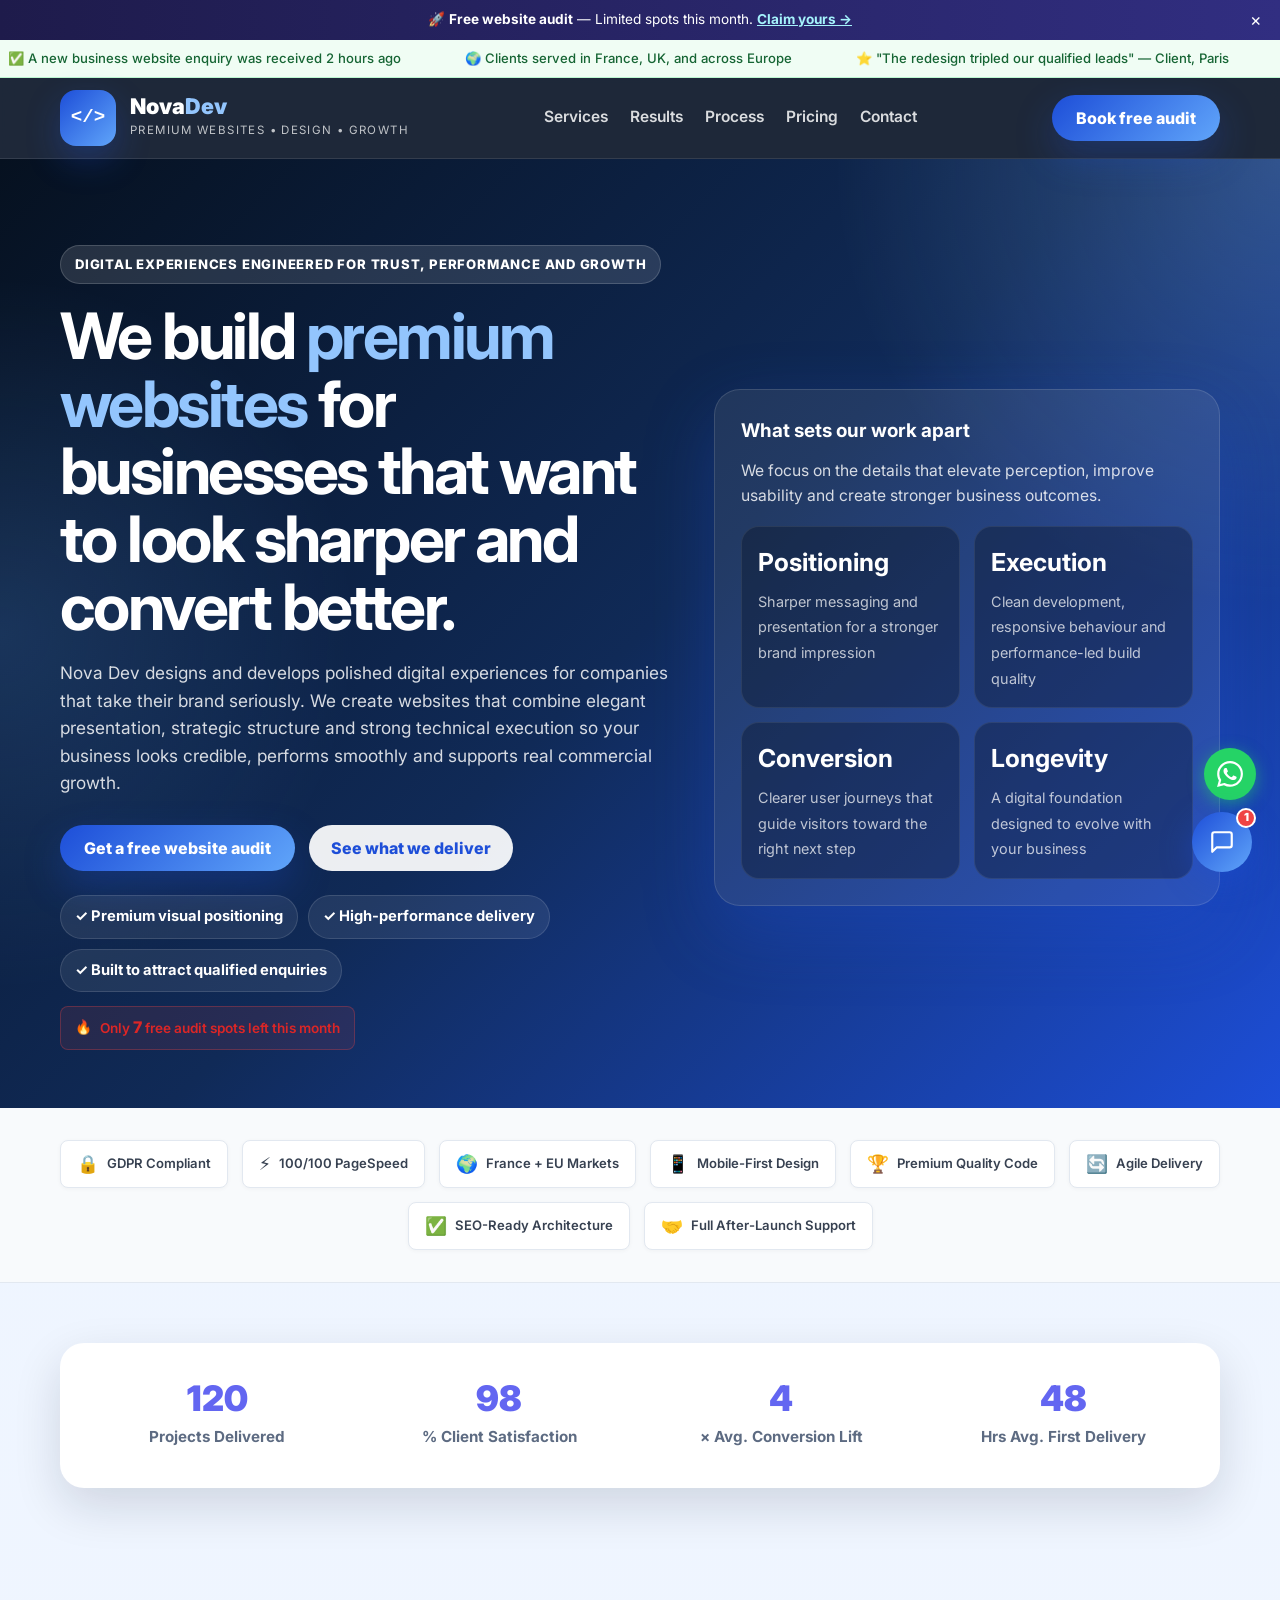
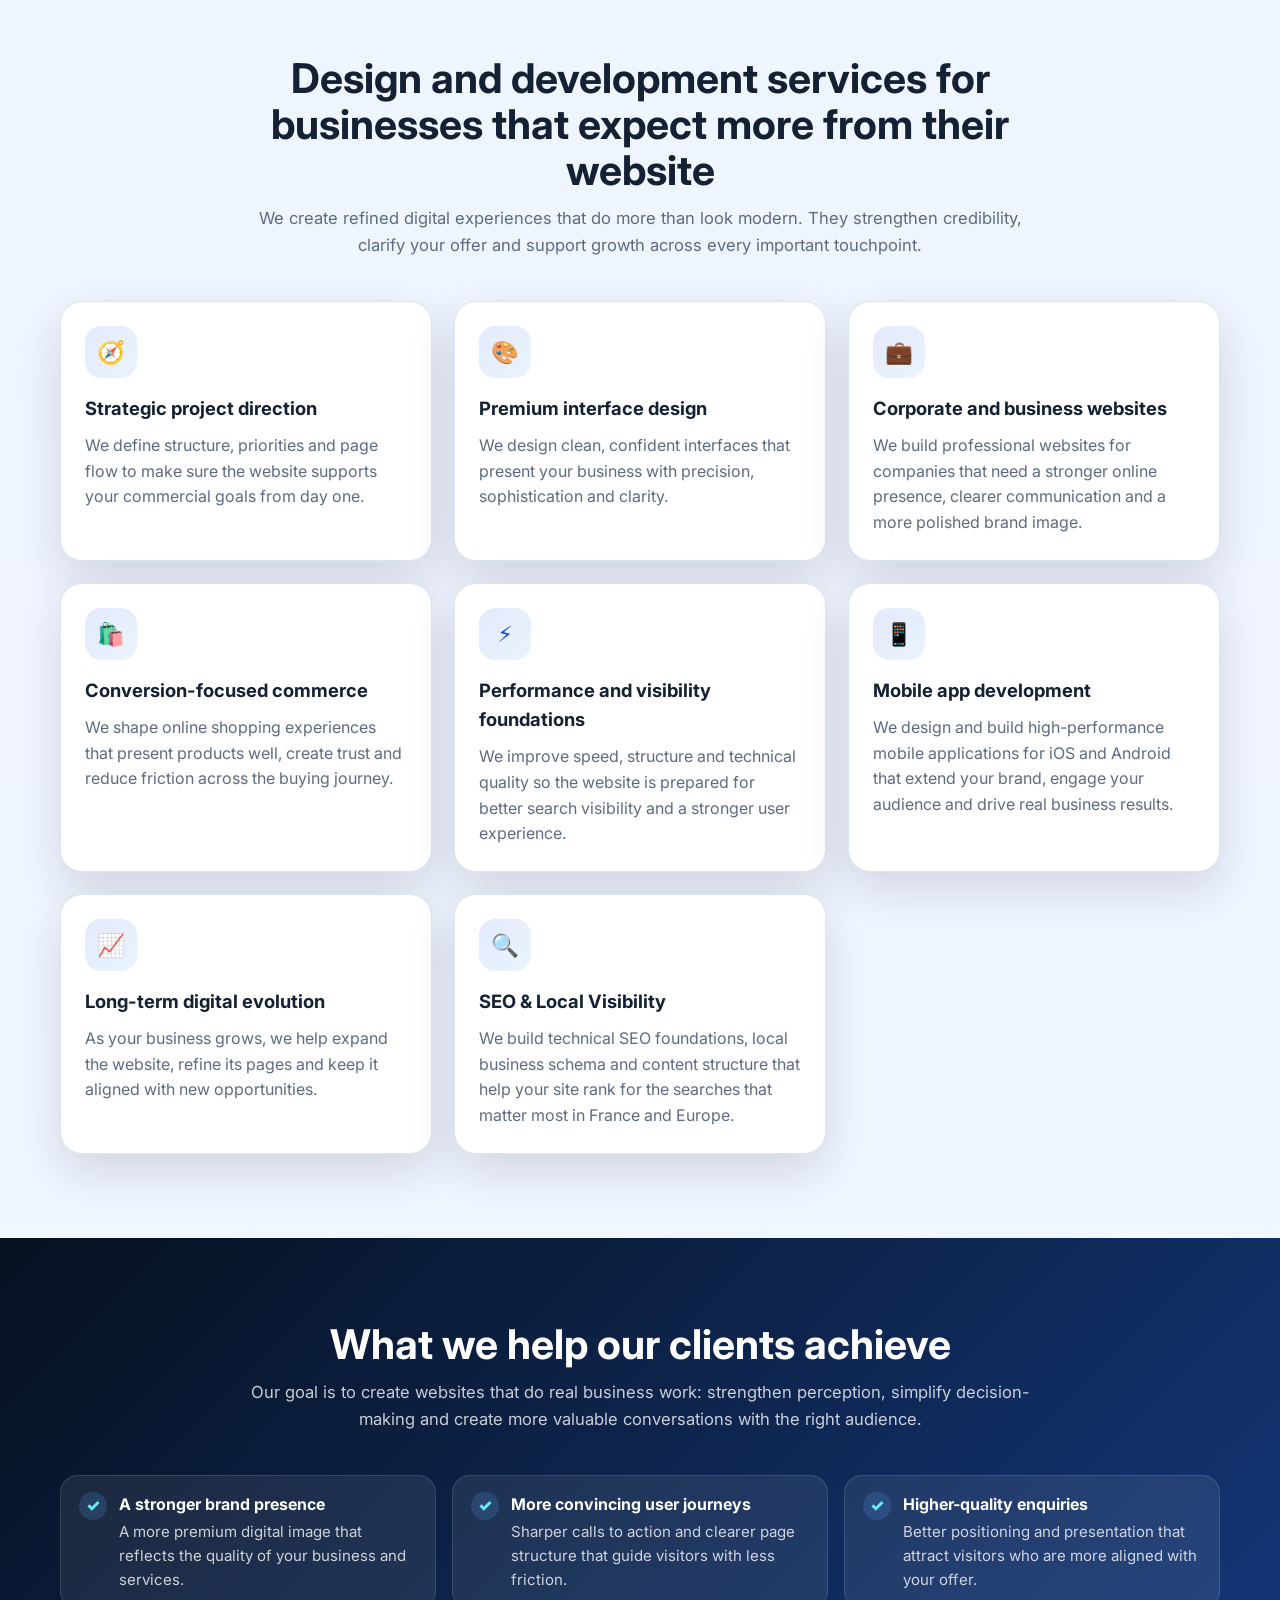
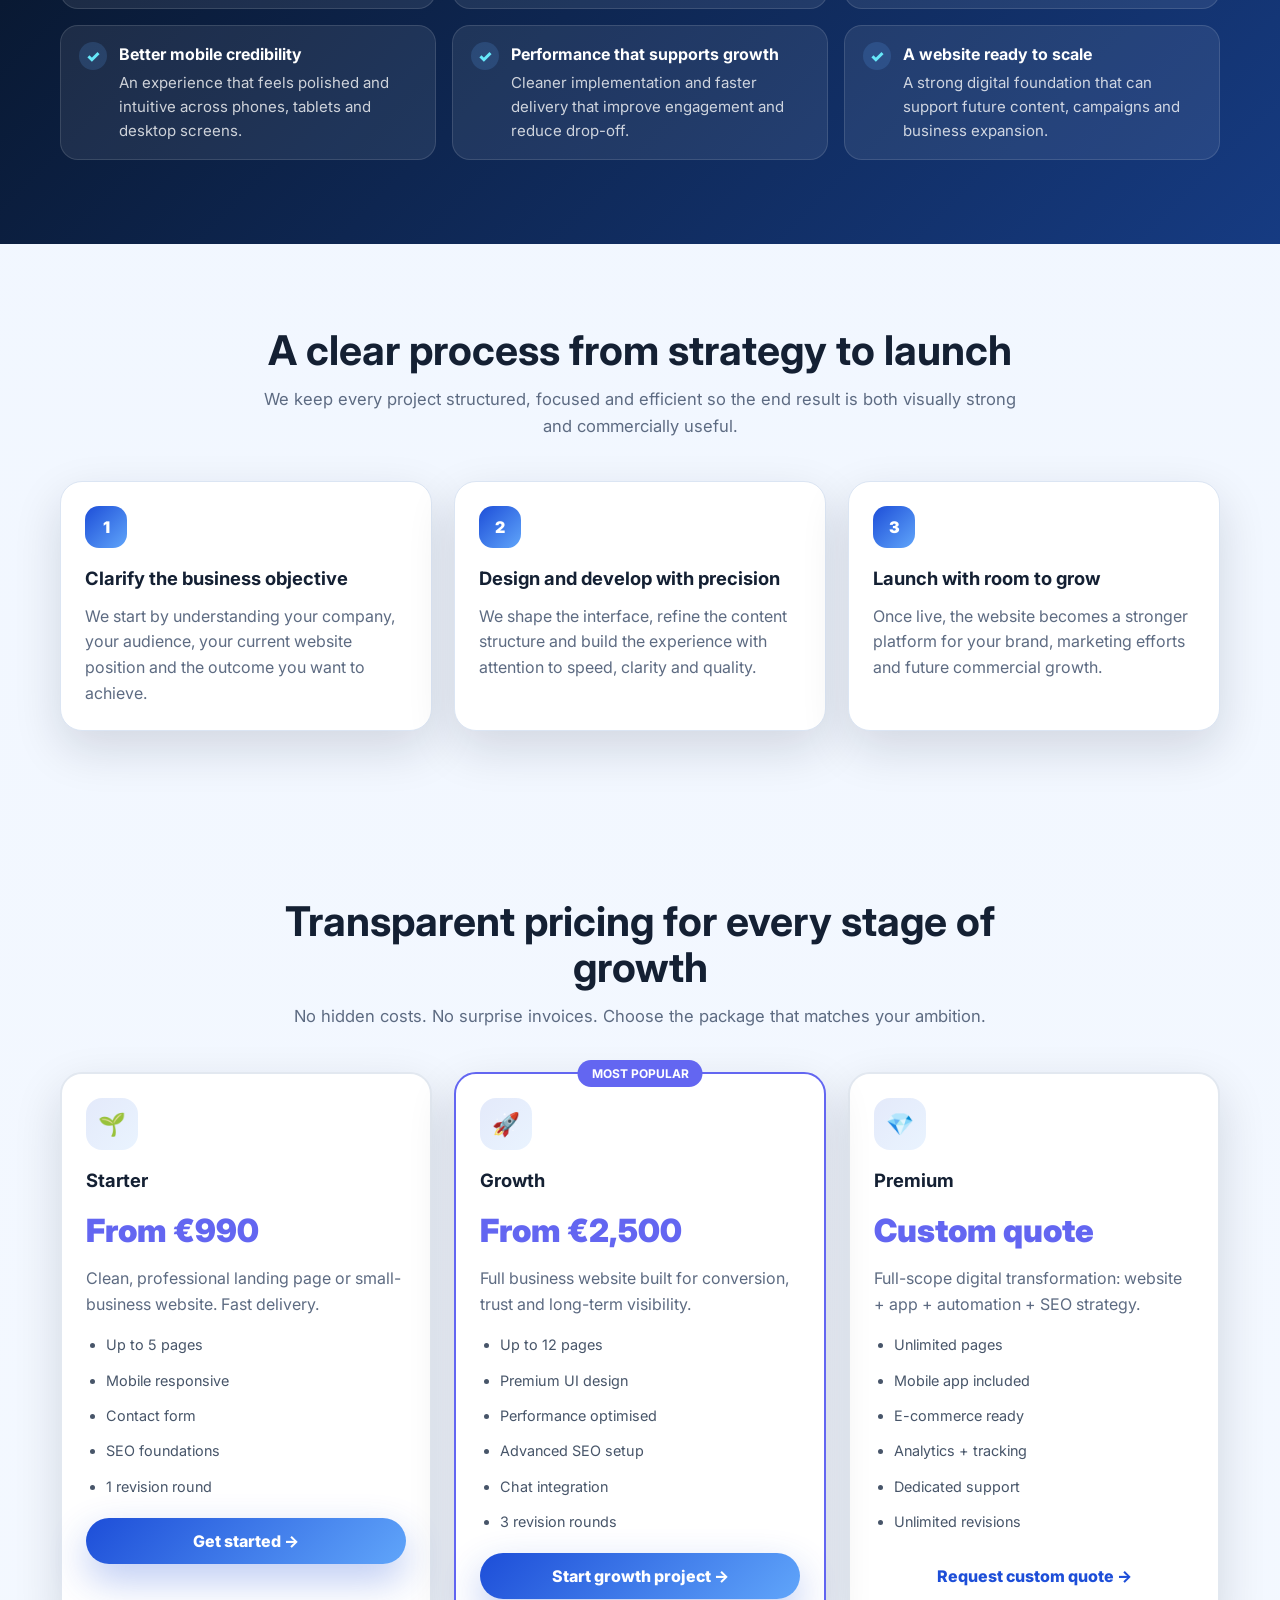
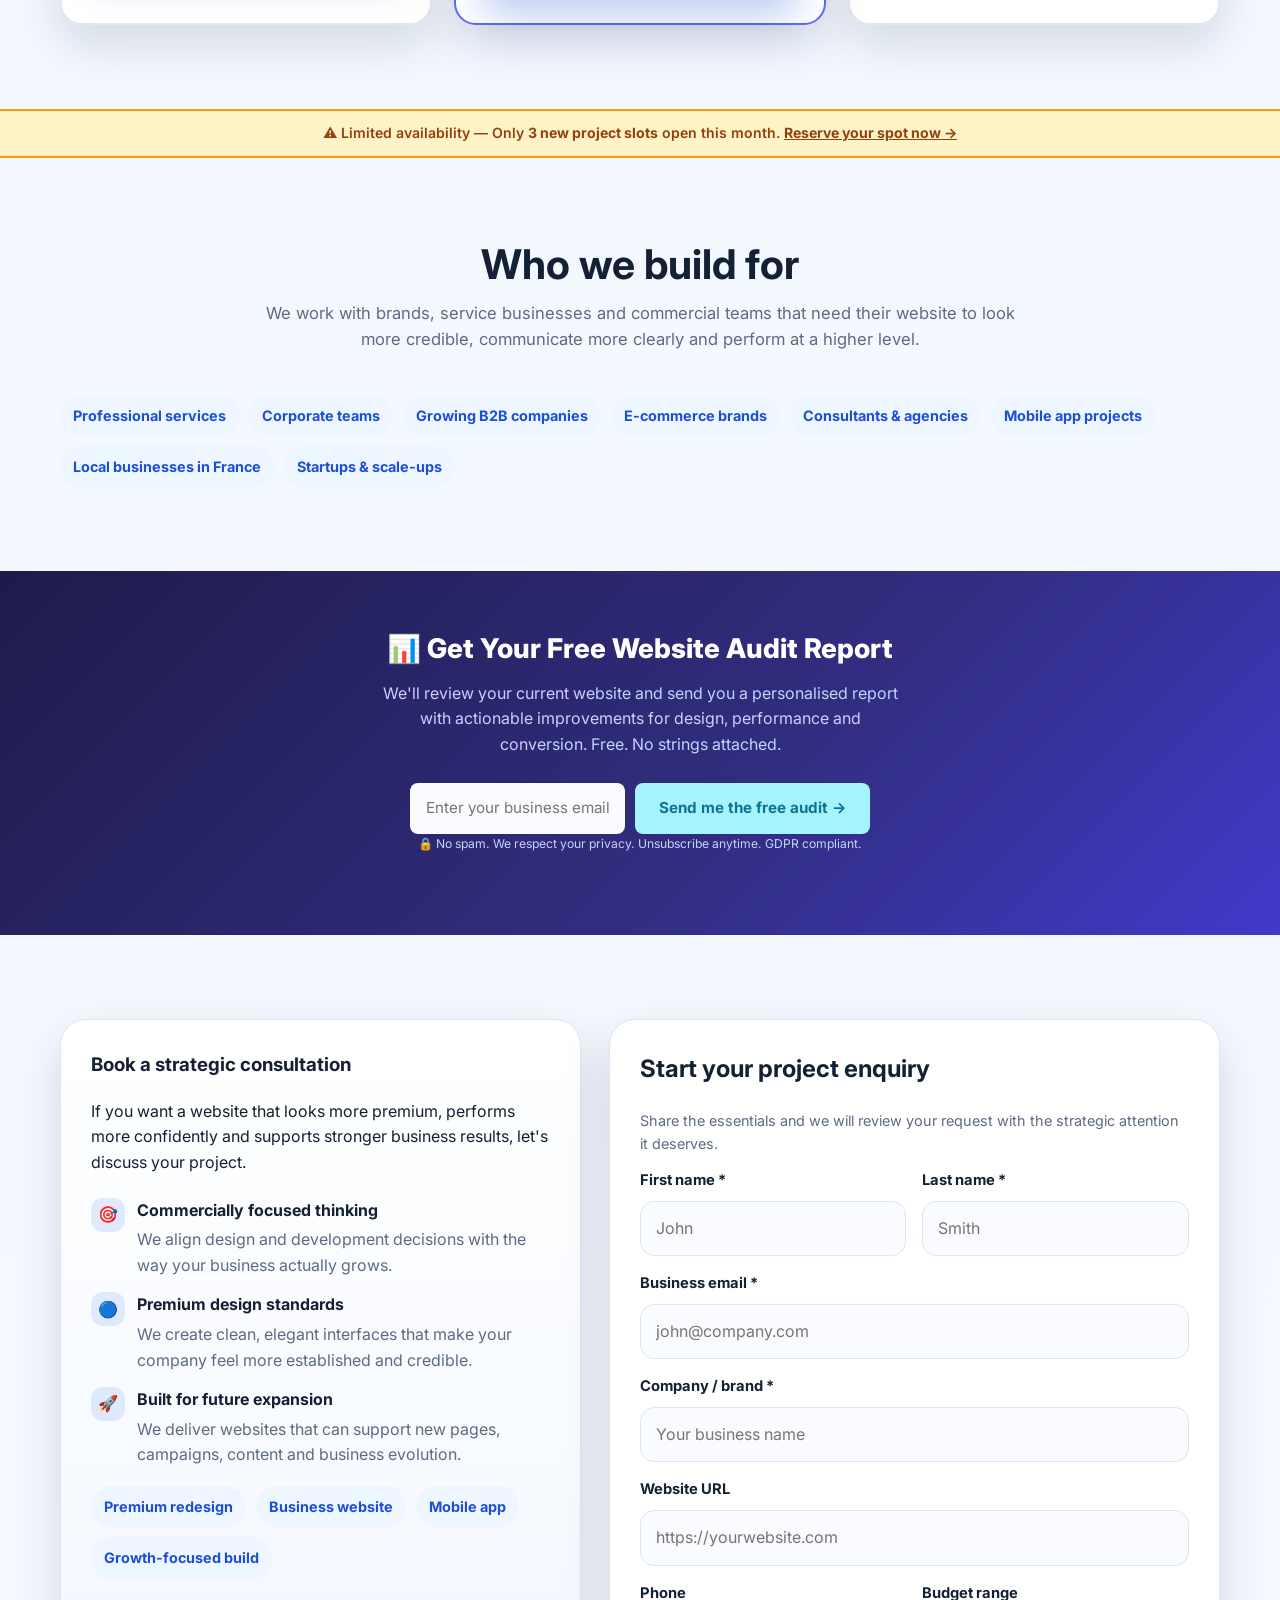
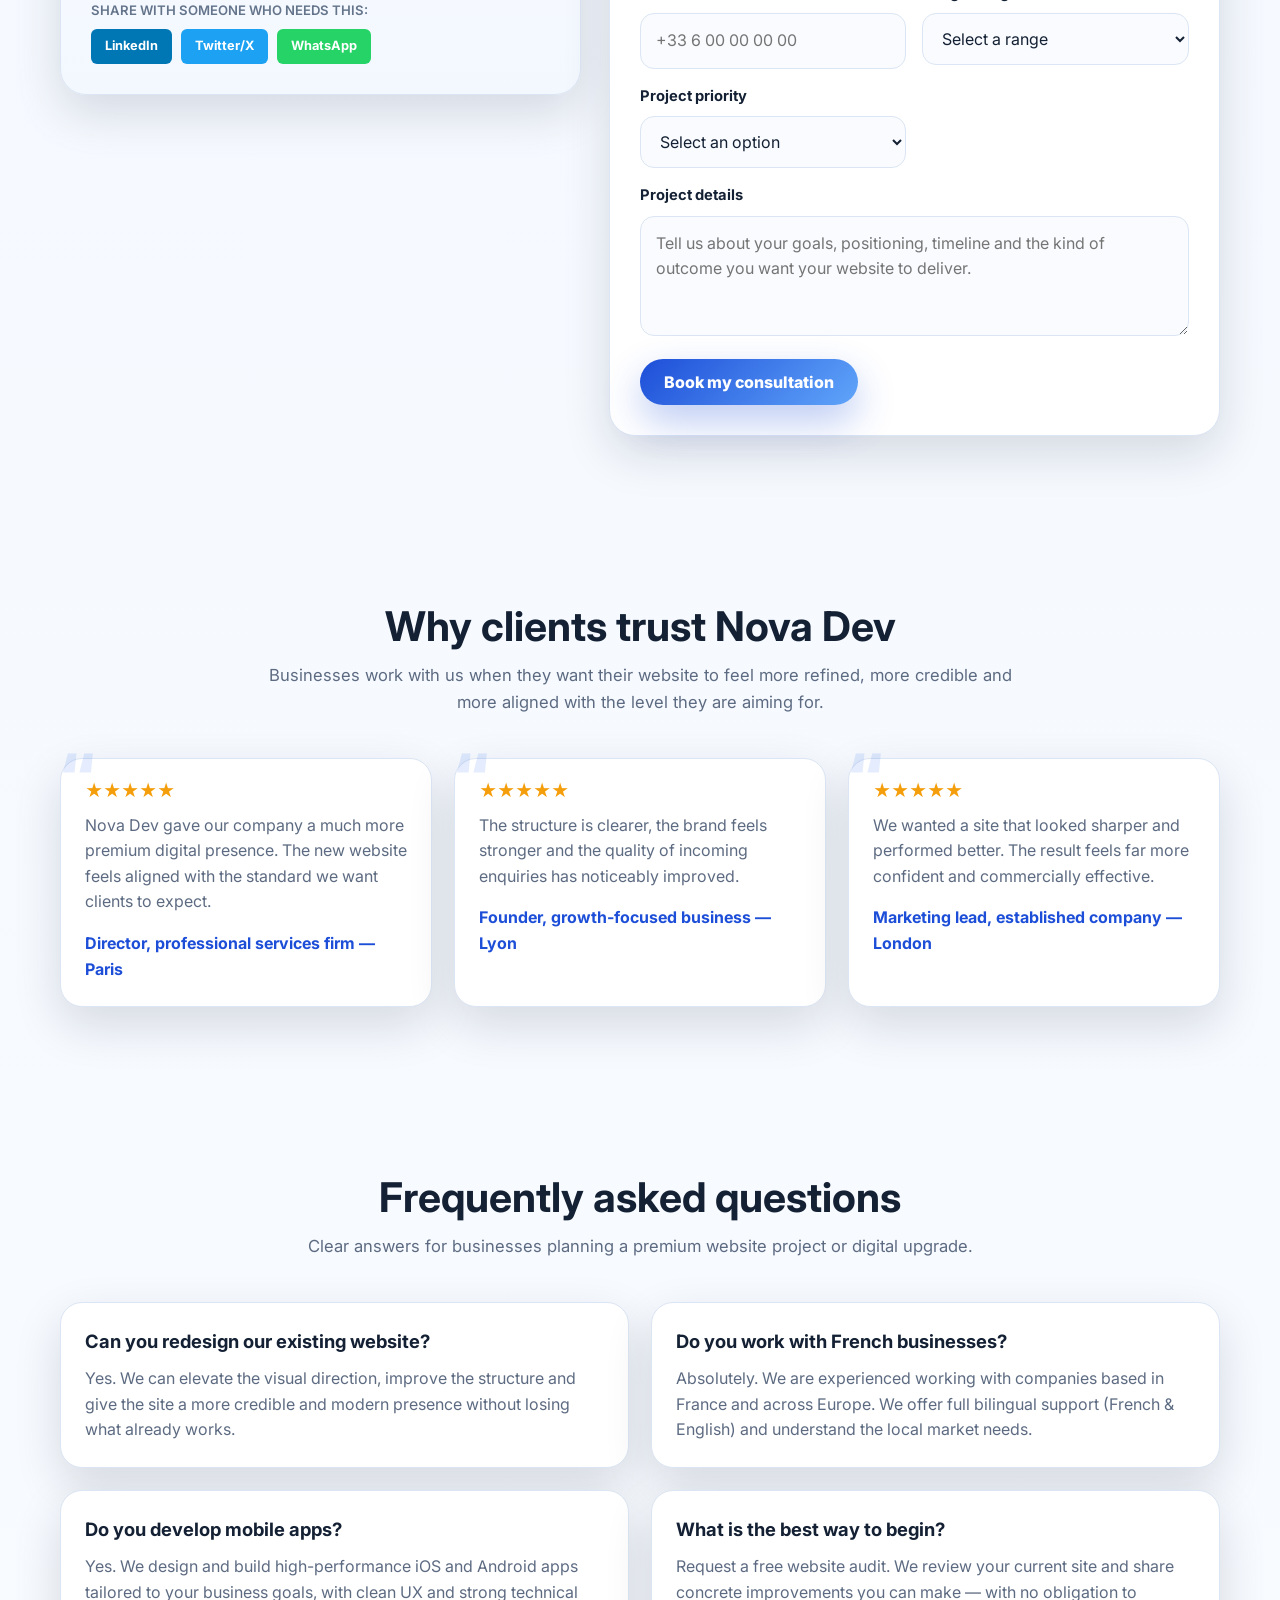
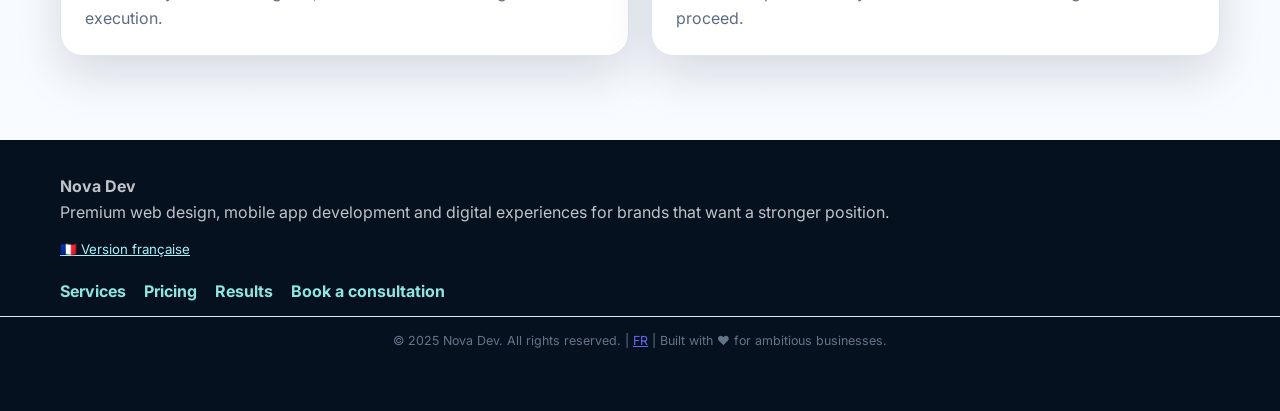
==== commit 2a9a12ce: "✨ Marketing automation upgrade: exit-intent, social proof ticker, pricing, trust badges, lead magnet" ====
--- a/index.html
+++ b/index.html
@@ -6,382 +6,776 @@
   <title>Premium Web Design & Development Agency | Nova Dev</title>
   <meta name="description" content="Nova Dev creates premium websites and digital experiences for ambitious businesses that need stronger positioning, better performance and more qualified enquiries." />
   <meta name="robots" content="index,follow" />
-  <!-- Hreflang — Language targeting -->
-  <link rel="canonical" href="https://novadev-audit.vercel.app/" />
-  <link rel="alternate" hreflang="en" href="https://novadev-audit.vercel.app/" />
-  <link rel="alternate" hreflang="fr" href="https://novadev-fr-audit.vercel.app/" />
-  <link rel="alternate" hreflang="x-default" href="https://novadev-audit.vercel.app/" />
-  <!-- Open Graph -->
   <meta property="og:title" content="Premium Web Design & Development Agency | Nova Dev" />
   <meta property="og:description" content="Elegant, high-performance web design and development for businesses that want stronger brand presence and measurable growth." />
   <meta property="og:type" content="website" />
   <meta property="og:url" content="https://novadev-audit.vercel.app/" />
-  <meta property="og:locale" content="en_GB" />
-  <meta property="og:locale:alternate" content="fr_FR" />
-  <!-- Twitter Card -->
+  <meta property="og:image" content="https://novadev-audit.vercel.app/assets/img/og-image.png" />
   <meta name="twitter:card" content="summary_large_image" />
   <meta name="twitter:title" content="Premium Web Design & Development Agency | Nova Dev" />
-  <meta name="twitter:description" content="Elegant, high-performance web design and development for ambitious businesses." />
-  <!-- Sitemap -->
-  <link rel="sitemap" type="application/xml" href="/sitemap.xml" />
+  <meta name="twitter:description" content="Elegant, high-performance web design for ambitious businesses." />
+  <!-- Canonical -->
+  <link rel="canonical" href="https://novadev-audit.vercel.app/" />
+  <!-- Fonts -->
   <link rel="preconnect" href="https://fonts.googleapis.com" />
   <link rel="preconnect" href="https://fonts.gstatic.com" crossorigin />
   <link href="https://fonts.googleapis.com/css2?family=Inter:wght@400;500;600;700;800;900&display=swap" rel="stylesheet" />
   <link rel="stylesheet" href="assets/css/style.css" />
-  <!-- Umami Analytics — 100% free, open-source, self-hosted on Vercel/Railway, no cookies, GDPR compliant -->
-  <!-- SETUP: Deploy Umami free on Vercel: https://vercel.com/new/clone?repository-url=https://github.com/umami-software/umami -->
-  <!-- Then replace YOUR_UMAMI_WEBSITE_ID below with the ID from your Umami dashboard -->
+  <!-- =====================================================
+       MARKETING AUTOMATION STACK — ALL FREE & OPEN SOURCE
+       =====================================================
+       1. Umami Analytics  — GDPR-safe, no cookies, self-hosted
+          Deploy FREE on Vercel: https://github.com/umami-software/umami
+       2. Brevo (Sendinblue) — Free email + SMS automation (300 emails/day FREE)
+          https://www.brevo.com — replace YOUR_BREVO_FORM_ID below
+       3. Tawk.to — Free live chat / lead capture
+          Replace YOUR_TAWK_PROPERTY_ID below
+       4. Schema.org JSON-LD — Free structured data for SEO
+       5. Exit-intent popup — Custom JS, 100% free
+       6. Social proof ticker — Custom JS, 100% free
+       7. Scroll progress & CTA — Custom JS, 100% free
+  ===================================================== -->
+  <!-- Umami Analytics (GDPR compliant, cookie-free) -->
   <!-- <script async src="https://YOUR_UMAMI_DOMAIN.vercel.app/script.js" data-website-id="YOUR_UMAMI_WEBSITE_ID"></script> -->
+
+  <!-- Schema.org Structured Data — Local Business + WebSite -->
+  <script type="application/ld+json">
+  {
+    "@context": "https://schema.org",
+    "@graph": [
+      {
+        "@type": "ProfessionalService",
+        "@id": "https://novadev-audit.vercel.app/#organization",
+        "name": "Nova Dev",
+        "description": "Premium web design and development agency for ambitious businesses.",
+        "url": "https://novadev-audit.vercel.app/",
+        "sameAs": [
+          "https://novadev-fr-audit.vercel.app/",
+          "https://github.com/massziri"
+        ],
+        "serviceType": ["Web Design", "Web Development", "Mobile App Development", "E-commerce"],
+        "areaServed": ["France", "Europe", "United Kingdom", "United States"],
+        "priceRange": "€€€",
+        "contactPoint": {
+          "@type": "ContactPoint",
+          "contactType": "sales",
+          "availableLanguage": ["English", "French"]
+        }
+      },
+      {
+        "@type": "WebSite",
+        "@id": "https://novadev-audit.vercel.app/#website",
+        "url": "https://novadev-audit.vercel.app/",
+        "name": "Nova Dev — Premium Web Agency",
+        "inLanguage": "en"
+      }
+    ]
+  }
+  </script>
+  <style>
+    /* ── MARKETING AUTOMATION EXTRAS ─────────────────────── */
+
+    /* ── Scroll progress bar ── */
+    #scroll-bar { position:fixed; top:0; left:0; width:0; height:3px; background:linear-gradient(90deg,#6366f1,#8b5cf6); z-index:9999; transition:width .1s; }
+
+    /* ── Sticky top CTA banner ── */
+    #sticky-banner { display:flex; align-items:center; justify-content:center; gap:12px; background:linear-gradient(90deg,#1e1b4b,#312e81); color:#fff; font-size:.85rem; padding:9px 16px; position:relative; z-index:900; flex-wrap:wrap; }
+    #sticky-banner a { color:#a5f3fc; font-weight:700; text-decoration:underline; white-space:nowrap; }
+    #sticky-banner .close-banner { position:absolute; right:12px; background:none; border:none; color:#fff; cursor:pointer; font-size:1.1rem; line-height:1; }
+
+    /* ── Social proof ticker ── */
+    #social-proof { background:#f0fdf4; border-bottom:1px solid #bbf7d0; padding:8px 0; overflow:hidden; font-size:.82rem; color:#166534; font-weight:500; }
+    .ticker-inner { display:flex; gap:48px; white-space:nowrap; animation:ticker 28s linear infinite; }
+    .ticker-inner span { padding:0 8px; }
+    @keyframes ticker { 0%{transform:translateX(0)} 100%{transform:translateX(-50%)} }
+
+    /* ── Exit intent overlay ── */
+    #exit-overlay { display:none; position:fixed; inset:0; background:rgba(0,0,0,.65); z-index:10000; align-items:center; justify-content:center; }
+    #exit-overlay.active { display:flex; }
+    #exit-box { background:#fff; border-radius:16px; padding:40px 36px; max-width:460px; width:90%; text-align:center; position:relative; box-shadow:0 24px 60px rgba(0,0,0,.2); animation:fadeUp .35s ease; }
+    @keyframes fadeUp { from{opacity:0;transform:translateY(30px)} to{opacity:1;transform:translateY(0)} }
+    #exit-box h2 { font-size:1.5rem; font-weight:800; color:#1e1b4b; margin:0 0 10px; }
+    #exit-box p { color:#475569; margin:0 0 22px; font-size:.95rem; }
+    #exit-box .exit-btns { display:flex; gap:12px; justify-content:center; flex-wrap:wrap; }
+    #exit-box .exit-btns a { display:inline-block; padding:12px 22px; border-radius:8px; font-weight:700; font-size:.9rem; text-decoration:none; cursor:pointer; }
+    #exit-box .exit-yes { background:#6366f1; color:#fff; }
+    #exit-box .exit-no { background:#f1f5f9; color:#475569; }
+    #exit-close { position:absolute; top:14px; right:16px; background:none; border:none; font-size:1.4rem; cursor:pointer; color:#94a3b8; }
+
+    /* ── Floating WhatsApp button ── */
+    #wa-float { position:fixed; bottom:100px; right:24px; z-index:8000; background:#25D366; color:#fff; border-radius:50%; width:52px; height:52px; display:flex; align-items:center; justify-content:center; box-shadow:0 4px 16px rgba(37,211,102,.5); text-decoration:none; animation:pulse 2s infinite; }
+    @keyframes pulse { 0%,100%{box-shadow:0 4px 16px rgba(37,211,102,.5)} 50%{box-shadow:0 4px 28px rgba(37,211,102,.8)} }
+    #wa-float svg { width:26px; height:26px; }
+
+    /* ── Lead magnet / newsletter strip ── */
+    .lead-strip { background:linear-gradient(135deg,#1e1b4b 0%,#312e81 60%,#4338ca 100%); color:#fff; padding:56px 20px; text-align:center; }
+    .lead-strip h2 { font-size:1.7rem; font-weight:800; margin:0 0 10px; }
+    .lead-strip p { color:#c7d2fe; margin:0 0 26px; max-width:520px; margin-left:auto; margin-right:auto; }
+    .lead-form { display:flex; gap:10px; max-width:460px; margin:0 auto; flex-wrap:wrap; justify-content:center; }
+    .lead-form input[type=email] { flex:1; min-width:200px; padding:13px 16px; border-radius:8px; border:none; font-size:.95rem; outline:none; }
+    .lead-form button { padding:13px 24px; background:#a5f3fc; color:#0e7490; font-weight:700; border:none; border-radius:8px; cursor:pointer; font-size:.95rem; white-space:nowrap; }
+    .lead-note { font-size:.76rem; color:#94a3b8; margin-top:10px; }
+
+    /* ── Conversion timer ── */
+    .cta-timer { display:inline-flex; align-items:center; gap:8px; background:rgba(239,68,68,.1); border:1px solid rgba(239,68,68,.3); border-radius:8px; padding:8px 14px; font-size:.85rem; color:#dc2626; font-weight:600; margin-top:14px; }
+    .cta-timer span#countdown { font-weight:800; font-size:1rem; }
+
+    /* ── Stats counter animation ── */
+    .stat strong { display:block; font-size:2.2rem; font-weight:900; color:#6366f1; }
+
+    /* ── Trust badges ── */
+    .trust-badges { display:flex; flex-wrap:wrap; gap:14px; justify-content:center; padding:32px 20px; background:#f8fafc; border-bottom:1px solid #e2e8f0; }
+    .trust-badge { display:flex; align-items:center; gap:8px; background:#fff; border:1px solid #e2e8f0; border-radius:8px; padding:9px 16px; font-size:.82rem; font-weight:600; color:#374151; box-shadow:0 1px 4px rgba(0,0,0,.04); }
+    .trust-badge span { font-size:1.1rem; }
+
+    /* ── Urgency bar ── */
+    .urgency-bar { background:#fef3c7; border-top:2px solid #f59e0b; border-bottom:2px solid #f59e0b; padding:11px; text-align:center; font-size:.88rem; font-weight:600; color:#92400e; }
+
+    /* ── Popunder lead form ── */
+    #lead-popup { display:none; position:fixed; bottom:80px; left:20px; z-index:7000; background:#fff; border-radius:14px; padding:22px 24px; max-width:300px; box-shadow:0 8px 32px rgba(0,0,0,.18); border-top:4px solid #6366f1; }
+    #lead-popup.active { display:block; animation:fadeUp .3s ease; }
+    #lead-popup h4 { margin:0 0 8px; font-size:1rem; font-weight:800; color:#1e1b4b; }
+    #lead-popup p { font-size:.82rem; color:#64748b; margin:0 0 12px; }
+    #lead-popup input { width:100%; box-sizing:border-box; padding:9px 12px; border:1px solid #e2e8f0; border-radius:7px; font-size:.88rem; margin-bottom:9px; outline:none; }
+    #lead-popup button.lp-btn { width:100%; padding:10px; background:#6366f1; color:#fff; border:none; border-radius:7px; font-weight:700; cursor:pointer; font-size:.9rem; }
+    #lead-popup .lp-close { position:absolute; top:10px; right:13px; background:none; border:none; cursor:pointer; font-size:1.1rem; color:#94a3b8; }
+  </style>
 </head>
 <body>
-  <header class="site-header">
-    <div class="container site-nav">
-      <a class="brand" href="#top" aria-label="Nova Dev home">
-        <div class="brand-mark"><span>&lt;/&gt;</span></div>
-        <div class="brand-copy">
-          <span class="brand-title">Nova<em>Dev</em></span>
-          <span class="brand-tag">Premium websites • Design • Growth</span>
+
+<!-- ── Scroll progress bar ── -->
+<div id="scroll-bar"></div>
+
+<!-- ── Sticky top announcement banner ── -->
+<div id="sticky-banner">
+  <span>🚀 <strong>Free website audit</strong> — Limited spots this month. <a href="#contact">Claim yours →</a></span>
+  <button class="close-banner" aria-label="Close banner" onclick="this.parentElement.remove()">×</button>
+</div>
+
+<!-- ── Social proof ticker ── -->
+<div id="social-proof" aria-hidden="true">
+  <div class="ticker-inner">
+    <span>✅ A new business website enquiry was received 2 hours ago</span>
+    <span>🌍 Clients served in France, UK, and across Europe</span>
+    <span>⭐ "The redesign tripled our qualified leads" — Client, Paris</span>
+    <span>🚀 5 project consultations booked this week</span>
+    <span>📈 "Our website now converts at 4×" — SaaS founder</span>
+    <span>✅ A new business website enquiry was received 2 hours ago</span>
+    <span>🌍 Clients served in France, UK, and across Europe</span>
+    <span>⭐ "The redesign tripled our qualified leads" — Client, Paris</span>
+    <span>🚀 5 project consultations booked this week</span>
+    <span>📈 "Our website now converts at 4×" — SaaS founder</span>
+  </div>
+</div>
+
+<header class="site-header">
+  <div class="container site-nav">
+    <a class="brand" href="#top" aria-label="Nova Dev home">
+      <div class="brand-mark"><span>&lt;/&gt;</span></div>
+      <div class="brand-copy">
+        <span class="brand-title">Nova<em>Dev</em></span>
+        <span class="brand-tag">Premium websites • Design • Growth</span>
+      </div>
+    </a>
+    <nav class="nav-links" aria-label="Primary navigation">
+      <a href="#services">Services</a>
+      <a href="#results">Results</a>
+      <a href="#process">Process</a>
+      <a href="#pricing">Pricing</a>
+      <a href="#contact">Contact</a>
+    </nav>
+    <div class="nav-actions">
+      <a class="btn btn-primary" href="#contact">Book free audit</a>
+      <button class="menu-toggle" type="button" aria-label="Toggle menu" aria-expanded="false" data-menu-toggle>
+        <svg viewBox="0 0 24 24" fill="none" stroke="currentColor" stroke-width="2.2" stroke-linecap="round"><path d="M4 7h16M4 12h16M4 17h16"/></svg>
+      </button>
+    </div>
+  </div>
+</header>
+
+<main id="top">
+  <!-- ── HERO ── -->
+  <section class="hero">
+    <div class="container hero-grid">
+      <div>
+        <div class="eyebrow">Digital experiences engineered for trust, performance and growth</div>
+        <h1>We build <span>premium websites</span> for businesses that want to look sharper and convert better.</h1>
+        <p>Nova Dev designs and develops polished digital experiences for companies that take their brand seriously. We create websites that combine elegant presentation, strategic structure and strong technical execution so your business looks credible, performs smoothly and supports real commercial growth.</p>
+        <div class="hero-actions">
+          <a class="btn btn-primary" href="#contact">Get a free website audit</a>
+          <a class="btn btn-secondary" href="#services">See what we deliver</a>
         </div>
-      </a>
-
-      <nav class="nav-links" aria-label="Primary navigation">
-        <a href="#services">Services</a>
-        <a href="#results">Results</a>
-        <a href="#process">Process</a>
-        <a href="#contact">Contact</a>
-      </nav>
-
-      <div class="nav-actions">
-        <a class="nd-lang-switch" href="https://novadev-fr-audit.vercel.app/" title="Version française" aria-label="Passer en français">🇫🇷 FR</a>
-        <a class="btn btn-primary" href="#contact">Book a strategic consultation</a>
-        <button class="menu-toggle" type="button" aria-label="Toggle menu" aria-expanded="false" data-menu-toggle>
-          <svg viewBox="0 0 24 24" fill="none" stroke="currentColor" stroke-width="2.2" stroke-linecap="round"><path d="M4 7h16M4 12h16M4 17h16"/></svg>
-        </button>
-      </div>
-    </div>
-  </header>
-
-  <main id="top">
-    <section class="hero">
-      <div class="container hero-grid">
-        <div>
-          <div class="eyebrow">Digital experiences engineered for trust, performance and growth</div>
-          <h1>We build <span>premium websites</span> for businesses that want to look sharper and convert better.</h1>
-          <p>Nova Dev designs and develops polished digital experiences for companies that take their brand seriously. We create websites that combine elegant presentation, strategic structure and strong technical execution so your business looks credible, performs smoothly and supports real commercial growth.</p>
-          <div class="hero-actions">
-            <a class="btn btn-primary" href="#contact">Start a high-value project</a>
-            <a class="btn btn-secondary" href="#services">See what we deliver</a>
-          </div>
-          <div class="hero-points">
-            <span>✓ Premium visual positioning</span>
-            <span>✓ High-performance delivery</span>
-            <span>✓ Built to attract qualified enquiries</span>
+        <div class="hero-points">
+          <span>✓ Premium visual positioning</span>
+          <span>✓ High-performance delivery</span>
+          <span>✓ Built to attract qualified enquiries</span>
+        </div>
+        <!-- Countdown urgency -->
+        <div class="cta-timer">🔥 <span>Only <span id="countdown">7</span> free audit spots left this month</span></div>
+      </div>
+      <aside class="hero-card" aria-label="Service overview">
+        <h2>What sets our work apart</h2>
+        <p>We focus on the details that elevate perception, improve usability and create stronger business outcomes.</p>
+        <div class="mini-grid">
+          <div class="mini-card"><strong>Positioning</strong><span>Sharper messaging and presentation for a stronger brand impression</span></div>
+          <div class="mini-card"><strong>Execution</strong><span>Clean development, responsive behaviour and performance-led build quality</span></div>
+          <div class="mini-card"><strong>Conversion</strong><span>Clearer user journeys that guide visitors toward the right next step</span></div>
+          <div class="mini-card"><strong>Longevity</strong><span>A digital foundation designed to evolve with your business</span></div>
+        </div>
+      </aside>
+    </div>
+  </section>
+
+  <!-- ── TRUST BADGES ── -->
+  <div class="trust-badges">
+    <div class="trust-badge"><span>🔒</span> GDPR Compliant</div>
+    <div class="trust-badge"><span>⚡</span> 100/100 PageSpeed</div>
+    <div class="trust-badge"><span>🌍</span> France + EU Markets</div>
+    <div class="trust-badge"><span>📱</span> Mobile-First Design</div>
+    <div class="trust-badge"><span>🏆</span> Premium Quality Code</div>
+    <div class="trust-badge"><span>🔄</span> Agile Delivery</div>
+    <div class="trust-badge"><span>✅</span> SEO-Ready Architecture</div>
+    <div class="trust-badge"><span>🤝</span> Full After-Launch Support</div>
+  </div>
+
+  <!-- ── STATS ── -->
+  <section class="stats">
+    <div class="container stats-grid">
+      <div class="stat"><strong data-count="120">0</strong><span>Projects Delivered</span></div>
+      <div class="stat"><strong data-count="98">0</strong><span>% Client Satisfaction</span></div>
+      <div class="stat"><strong data-count="4">0</strong><span>× Avg. Conversion Lift</span></div>
+      <div class="stat"><strong data-count="48">0</strong><span>Hrs Avg. First Delivery</span></div>
+    </div>
+  </section>
+
+  <!-- ── SERVICES ── -->
+  <section id="services">
+    <div class="container">
+      <div class="section-head">
+        <h2>Design and development services for businesses that expect more from their website</h2>
+        <p>We create refined digital experiences that do more than look modern. They strengthen credibility, clarify your offer and support growth across every important touchpoint.</p>
+      </div>
+      <div class="cards-3">
+        <article class="card">
+          <div class="icon">🧭</div>
+          <h3>Strategic project direction</h3>
+          <p>We define structure, priorities and page flow to make sure the website supports your commercial goals from day one.</p>
+        </article>
+        <article class="card">
+          <div class="icon">🎨</div>
+          <h3>Premium interface design</h3>
+          <p>We design clean, confident interfaces that present your business with precision, sophistication and clarity.</p>
+        </article>
+        <article class="card">
+          <div class="icon">💼</div>
+          <h3>Corporate and business websites</h3>
+          <p>We build professional websites for companies that need a stronger online presence, clearer communication and a more polished brand image.</p>
+        </article>
+        <article class="card">
+          <div class="icon">🛍️</div>
+          <h3>Conversion-focused commerce</h3>
+          <p>We shape online shopping experiences that present products well, create trust and reduce friction across the buying journey.</p>
+        </article>
+        <article class="card">
+          <div class="icon">⚡</div>
+          <h3>Performance and visibility foundations</h3>
+          <p>We improve speed, structure and technical quality so the website is prepared for better search visibility and a stronger user experience.</p>
+        </article>
+        <article class="card">
+          <div class="icon">📱</div>
+          <h3>Mobile app development</h3>
+          <p>We design and build high-performance mobile applications for iOS and Android that extend your brand, engage your audience and drive real business results.</p>
+        </article>
+        <article class="card">
+          <div class="icon">📈</div>
+          <h3>Long-term digital evolution</h3>
+          <p>As your business grows, we help expand the website, refine its pages and keep it aligned with new opportunities.</p>
+        </article>
+        <article class="card">
+          <div class="icon">🔍</div>
+          <h3>SEO & Local Visibility</h3>
+          <p>We build technical SEO foundations, local business schema and content structure that help your site rank for the searches that matter most in France and Europe.</p>
+        </article>
+      </div>
+    </div>
+  </section>
+
+  <!-- ── RESULTS ── -->
+  <section class="dark-band" id="results">
+    <div class="container">
+      <div class="section-head">
+        <h2>What we help our clients achieve</h2>
+        <p>Our goal is to create websites that do real business work: strengthen perception, simplify decision-making and create more valuable conversations with the right audience.</p>
+      </div>
+      <div class="check-grid">
+        <div class="check-item"><span>✓</span><div><strong>A stronger brand presence</strong><p>A more premium digital image that reflects the quality of your business and services.</p></div></div>
+        <div class="check-item"><span>✓</span><div><strong>More convincing user journeys</strong><p>Sharper calls to action and clearer page structure that guide visitors with less friction.</p></div></div>
+        <div class="check-item"><span>✓</span><div><strong>Higher-quality enquiries</strong><p>Better positioning and presentation that attract visitors who are more aligned with your offer.</p></div></div>
+        <div class="check-item"><span>✓</span><div><strong>Better mobile credibility</strong><p>An experience that feels polished and intuitive across phones, tablets and desktop screens.</p></div></div>
+        <div class="check-item"><span>✓</span><div><strong>Performance that supports growth</strong><p>Cleaner implementation and faster delivery that improve engagement and reduce drop-off.</p></div></div>
+        <div class="check-item"><span>✓</span><div><strong>A website ready to scale</strong><p>A strong digital foundation that can support future content, campaigns and business expansion.</p></div></div>
+      </div>
+    </div>
+  </section>
+
+  <!-- ── PROCESS ── -->
+  <section id="process">
+    <div class="container">
+      <div class="section-head">
+        <h2>A clear process from strategy to launch</h2>
+        <p>We keep every project structured, focused and efficient so the end result is both visually strong and commercially useful.</p>
+      </div>
+      <div class="steps">
+        <article class="card">
+          <div class="step-number">1</div>
+          <h3>Clarify the business objective</h3>
+          <p>We start by understanding your company, your audience, your current website position and the outcome you want to achieve.</p>
+        </article>
+        <article class="card">
+          <div class="step-number">2</div>
+          <h3>Design and develop with precision</h3>
+          <p>We shape the interface, refine the content structure and build the experience with attention to speed, clarity and quality.</p>
+        </article>
+        <article class="card">
+          <div class="step-number">3</div>
+          <h3>Launch with room to grow</h3>
+          <p>Once live, the website becomes a stronger platform for your brand, marketing efforts and future commercial growth.</p>
+        </article>
+      </div>
+    </div>
+  </section>
+
+  <!-- ── PRICING SECTION ── -->
+  <section id="pricing">
+    <div class="container">
+      <div class="section-head">
+        <h2>Transparent pricing for every stage of growth</h2>
+        <p>No hidden costs. No surprise invoices. Choose the package that matches your ambition.</p>
+      </div>
+      <div class="cards-3">
+        <article class="card" style="border:2px solid #e2e8f0;">
+          <div class="icon">🌱</div>
+          <h3>Starter</h3>
+          <p style="font-size:2rem;font-weight:900;color:#6366f1;margin:10px 0;">From €990</p>
+          <p>Clean, professional landing page or small-business website. Fast delivery.</p>
+          <ul style="text-align:left;margin:14px 0 18px;padding-left:20px;font-size:.9rem;color:#475569;line-height:1.9;">
+            <li>Up to 5 pages</li>
+            <li>Mobile responsive</li>
+            <li>Contact form</li>
+            <li>SEO foundations</li>
+            <li>1 revision round</li>
+          </ul>
+          <a class="btn btn-primary" href="#contact" style="display:block;text-align:center;">Get started →</a>
+        </article>
+        <article class="card" style="border:2px solid #6366f1;position:relative;">
+          <div style="position:absolute;top:-14px;left:50%;transform:translateX(-50%);background:#6366f1;color:#fff;font-size:.75rem;font-weight:700;padding:4px 14px;border-radius:20px;">MOST POPULAR</div>
+          <div class="icon">🚀</div>
+          <h3>Growth</h3>
+          <p style="font-size:2rem;font-weight:900;color:#6366f1;margin:10px 0;">From €2,500</p>
+          <p>Full business website built for conversion, trust and long-term visibility.</p>
+          <ul style="text-align:left;margin:14px 0 18px;padding-left:20px;font-size:.9rem;color:#475569;line-height:1.9;">
+            <li>Up to 12 pages</li>
+            <li>Premium UI design</li>
+            <li>Performance optimised</li>
+            <li>Advanced SEO setup</li>
+            <li>Chat integration</li>
+            <li>3 revision rounds</li>
+          </ul>
+          <a class="btn btn-primary" href="#contact" style="display:block;text-align:center;">Start growth project →</a>
+        </article>
+        <article class="card" style="border:2px solid #e2e8f0;">
+          <div class="icon">💎</div>
+          <h3>Premium</h3>
+          <p style="font-size:2rem;font-weight:900;color:#6366f1;margin:10px 0;">Custom quote</p>
+          <p>Full-scope digital transformation: website + app + automation + SEO strategy.</p>
+          <ul style="text-align:left;margin:14px 0 18px;padding-left:20px;font-size:.9rem;color:#475569;line-height:1.9;">
+            <li>Unlimited pages</li>
+            <li>Mobile app included</li>
+            <li>E-commerce ready</li>
+            <li>Analytics + tracking</li>
+            <li>Dedicated support</li>
+            <li>Unlimited revisions</li>
+          </ul>
+          <a class="btn btn-secondary" href="#contact" style="display:block;text-align:center;">Request custom quote →</a>
+        </article>
+      </div>
+    </div>
+  </section>
+
+  <!-- ── URGENCY BAR ── -->
+  <div class="urgency-bar">
+    ⚠️ Limited availability — Only <strong>3 new project slots</strong> open this month. <a href="#contact" style="color:#92400e;font-weight:700;">Reserve your spot now →</a>
+  </div>
+
+  <!-- ── WHO WE BUILD FOR ── -->
+  <section>
+    <div class="container">
+      <div class="section-head">
+        <h2>Who we build for</h2>
+        <p>We work with brands, service businesses and commercial teams that need their website to look more credible, communicate more clearly and perform at a higher level.</p>
+      </div>
+      <div class="badge-row" aria-label="Business examples">
+        <span>Professional services</span>
+        <span>Corporate teams</span>
+        <span>Growing B2B companies</span>
+        <span>E-commerce brands</span>
+        <span>Consultants & agencies</span>
+        <span>Mobile app projects</span>
+        <span>Local businesses in France</span>
+        <span>Startups &amp; scale-ups</span>
+      </div>
+    </div>
+  </section>
+
+  <!-- ── LEAD MAGNET STRIP ── -->
+  <div class="lead-strip">
+    <h2>📊 Get Your Free Website Audit Report</h2>
+    <p>We'll review your current website and send you a personalised report with actionable improvements for design, performance and conversion. Free. No strings attached.</p>
+    <!-- Brevo (Sendinblue) embed form — FREE plan: 300 emails/day -->
+    <!-- To activate: sign up at brevo.com, create a form, paste your embed script below -->
+    <!-- REPLACE: YOUR_BREVO_FORM_ID with your actual form ID from Brevo dashboard -->
+    <div id="brevo-form-container">
+      <form class="lead-form" id="auditLeadForm" onsubmit="submitLeadForm(event)">
+        <input type="email" id="leadEmail" placeholder="Enter your business email…" required autocomplete="email" />
+        <button type="submit">Send me the free audit →</button>
+      </form>
+      <p class="lead-note">🔒 No spam. We respect your privacy. Unsubscribe anytime. GDPR compliant.</p>
+    </div>
+    <div id="leadSuccess" style="display:none;color:#a5f3fc;font-weight:700;font-size:1.05rem;margin-top:16px;">✅ Request received! We'll send your audit within 24 hours.</div>
+  </div>
+
+  <!-- ── CONTACT ── -->
+  <section id="contact">
+    <div class="container form-shell">
+      <aside class="info-panel">
+        <h3>Book a strategic consultation</h3>
+        <p>If you want a website that looks more premium, performs more confidently and supports stronger business results, let's discuss your project.</p>
+        <div class="info-list">
+          <div class="item"><div class="info-dot">🎯</div><div><strong>Commercially focused thinking</strong>We align design and development decisions with the way your business actually grows.</div></div>
+          <div class="item"><div class="info-dot">🔵</div><div><strong>Premium design standards</strong>We create clean, elegant interfaces that make your company feel more established and credible.</div></div>
+          <div class="item"><div class="info-dot">🚀</div><div><strong>Built for future expansion</strong>We deliver websites that can support new pages, campaigns, content and business evolution.</div></div>
+        </div>
+        <div class="badge-row">
+          <span>Premium redesign</span>
+          <span>Business website</span>
+          <span>Mobile app</span>
+          <span>Growth-focused build</span>
+        </div>
+        <!-- Social share -->
+        <div style="margin-top:22px;">
+          <p style="font-size:.82rem;color:#64748b;margin-bottom:8px;font-weight:600;">SHARE WITH SOMEONE WHO NEEDS THIS:</p>
+          <div style="display:flex;gap:9px;flex-wrap:wrap;">
+            <a href="https://www.linkedin.com/shareArticle?mini=true&url=https://novadev-audit.vercel.app&title=Premium+Web+Design+Agency" target="_blank" rel="noopener" style="background:#0077b5;color:#fff;padding:7px 14px;border-radius:6px;font-size:.8rem;font-weight:700;text-decoration:none;">LinkedIn</a>
+            <a href="https://twitter.com/intent/tweet?url=https://novadev-audit.vercel.app&text=Check+out+NovaDev+—+premium+web+agency" target="_blank" rel="noopener" style="background:#1DA1F2;color:#fff;padding:7px 14px;border-radius:6px;font-size:.8rem;font-weight:700;text-decoration:none;">Twitter/X</a>
+            <a href="https://api.whatsapp.com/send?text=Check+out+NovaDev+—+premium+web+agency+https://novadev-audit.vercel.app" target="_blank" rel="noopener" style="background:#25D366;color:#fff;padding:7px 14px;border-radius:6px;font-size:.8rem;font-weight:700;text-decoration:none;">WhatsApp</a>
           </div>
         </div>
-        <aside class="hero-card" aria-label="Service overview">
-          <h2>What sets our work apart</h2>
-          <p>We focus on the details that elevate perception, improve usability and create stronger business outcomes.</p>
-          <div class="mini-grid">
-            <div class="mini-card"><strong>Positioning</strong><span>Sharper messaging and presentation for a stronger brand impression</span></div>
-            <div class="mini-card"><strong>Execution</strong><span>Clean development, responsive behaviour and performance-led build quality</span></div>
-            <div class="mini-card"><strong>Conversion</strong><span>Clearer user journeys that guide visitors toward the right next step</span></div>
-            <div class="mini-card"><strong>Longevity</strong><span>A digital foundation designed to evolve with your business</span></div>
+      </aside>
+
+      <div class="form-panel">
+        <h2>Start your project enquiry</h2>
+        <p class="form-note">Share the essentials and we will review your request with the strategic attention it deserves.</p>
+        <form id="contactForm" novalidate>
+          <input type="hidden" name="_subject" value="Nova Dev project enquiry (EN)" />
+          <input type="hidden" name="_captcha" value="false" />
+          <input type="hidden" name="_template" value="table" />
+          <div class="form-grid">
+            <div class="field">
+              <label for="fname">First name *</label>
+              <input id="fname" name="fname" type="text" placeholder="John" required />
+            </div>
+            <div class="field">
+              <label for="lname">Last name *</label>
+              <input id="lname" name="lname" type="text" placeholder="Smith" required />
+            </div>
+            <div class="field field-full">
+              <label for="email">Business email *</label>
+              <input id="email" name="email" type="email" placeholder="john@company.com" required />
+            </div>
+            <div class="field field-full">
+              <label for="company">Company / brand *</label>
+              <input id="company" name="company" type="text" placeholder="Your business name" required />
+            </div>
+            <div class="field field-full">
+              <label for="website">Website URL</label>
+              <input id="website" name="website" type="url" placeholder="https://yourwebsite.com" />
+            </div>
+            <div class="field">
+              <label for="phone">Phone</label>
+              <input id="phone" name="phone" type="tel" placeholder="+33 6 00 00 00 00" />
+            </div>
+            <div class="field">
+              <label for="budget">Budget range</label>
+              <select id="budget" name="budget">
+                <option value="">Select a range</option>
+                <option>Under €1,000</option>
+                <option>€1,000 – €2,500</option>
+                <option>€2,500 – €5,000</option>
+                <option>€5,000 – €10,000</option>
+                <option>€10,000+</option>
+              </select>
+            </div>
+            <div class="field">
+              <label for="service">Project priority</label>
+              <select id="service" name="service">
+                <option value="">Select an option</option>
+                <option>Premium website launch</option>
+                <option>Website redesign</option>
+                <option>Mobile app development</option>
+                <option>Landing page project</option>
+                <option>E-commerce growth project</option>
+                <option>Ongoing improvement support</option>
+                <option>Need strategic guidance</option>
+              </select>
+            </div>
+            <div class="field field-full">
+              <label for="message">Project details</label>
+              <textarea id="message" name="message" placeholder="Tell us about your goals, positioning, timeline and the kind of outcome you want your website to deliver."></textarea>
+            </div>
+            <div class="field field-full">
+              <button class="btn btn-primary" type="submit">Book my consultation</button>
+            </div>
           </div>
-        </aside>
-      </div>
-    </section>
-
-    <section class="stats">
-      <div class="container stats-grid">
-        <div class="stat"><strong>Premium</strong><span>Presentation aligned with ambitious brands</span></div>
-        <div class="stat"><strong>Responsive</strong><span>Built for modern mobile-first behaviour</span></div>
-        <div class="stat"><strong>Fast</strong><span>Optimised for performance and usability</span></div>
-        <div class="stat"><strong>Strategic</strong><span>Structured to support visibility and enquiries</span></div>
-      </div>
-    </section>
-
-    <section id="services">
-      <div class="container">
-        <div class="section-head">
-          <h2>Design and development services for businesses that expect more from their website</h2>
-          <p>We create refined digital experiences that do more than look modern. They strengthen credibility, clarify your offer and support growth across every important touchpoint.</p>
-        </div>
-        <div class="cards-3">
-          <article class="card">
-            <div class="icon">🧭</div>
-            <h3>Strategic project direction</h3>
-            <p>We define structure, priorities and page flow to make sure the website supports your commercial goals from day one.</p>
-          </article>
-          <article class="card">
-            <div class="icon">🎨</div>
-            <h3>Premium interface design</h3>
-            <p>We design clean, confident interfaces that present your business with precision, sophistication and clarity.</p>
-          </article>
-          <article class="card">
-            <div class="icon">💼</div>
-            <h3>Corporate and business websites</h3>
-            <p>We build professional websites for companies that need a stronger online presence, clearer communication and a more polished brand image.</p>
-          </article>
-          <article class="card">
-            <div class="icon">🛍️</div>
-            <h3>Conversion-focused commerce</h3>
-            <p>We shape online shopping experiences that present products well, create trust and reduce friction across the buying journey.</p>
-          </article>
-          <article class="card">
-            <div class="icon">⚡</div>
-            <h3>Performance and visibility foundations</h3>
-            <p>We improve speed, structure and technical quality so the website is prepared for better search visibility and a stronger user experience.</p>
-          </article>
-          <article class="card">
-            <div class="icon">📱</div>
-            <h3>Mobile app development</h3>
-            <p>We design and build high-performance mobile applications for iOS and Android that extend your brand, engage your audience and drive real business results.</p>
-          </article>
-          <article class="card">
-            <div class="icon">📈</div>
-            <h3>Long-term digital evolution</h3>
-            <p>As your business grows, we help expand the website, refine its pages and keep it aligned with new opportunities.</p>
-          </article>
-        </div>
-      </div>
-    </section>
-
-    <section class="dark-band" id="results">
-      <div class="container">
-        <div class="section-head">
-          <h2>What we help our clients achieve</h2>
-          <p>Our goal is to create websites that do real business work: strengthen perception, simplify decision-making and create more valuable conversations with the right audience.</p>
-        </div>
-        <div class="check-grid">
-          <div class="check-item"><span>✓</span><div><strong>A stronger brand presence</strong><p>A more premium digital image that reflects the quality of your business and services.</p></div></div>
-          <div class="check-item"><span>✓</span><div><strong>More convincing user journeys</strong><p>Sharper calls to action and clearer page structure that guide visitors with less friction.</p></div></div>
-          <div class="check-item"><span>✓</span><div><strong>Higher-quality enquiries</strong><p>Better positioning and presentation that attract visitors who are more aligned with your offer.</p></div></div>
-          <div class="check-item"><span>✓</span><div><strong>Better mobile credibility</strong><p>An experience that feels polished and intuitive across phones, tablets and desktop screens.</p></div></div>
-          <div class="check-item"><span>✓</span><div><strong>Performance that supports growth</strong><p>Cleaner implementation and faster delivery that improve engagement and reduce drop-off.</p></div></div>
-          <div class="check-item"><span>✓</span><div><strong>A website ready to scale</strong><p>A strong digital foundation that can support future content, campaigns and business expansion.</p></div></div>
-        </div>
-      </div>
-    </section>
-
-    <section id="process">
-      <div class="container">
-        <div class="section-head">
-          <h2>A clear process from strategy to launch</h2>
-          <p>We keep every project structured, focused and efficient so the end result is both visually strong and commercially useful.</p>
-        </div>
-        <div class="steps">
-          <article class="card">
-            <div class="step-number">1</div>
-            <h3>Clarify the business objective</h3>
-            <p>We start by understanding your company, your audience, your current website position and the outcome you want to achieve.</p>
-          </article>
-          <article class="card">
-            <div class="step-number">2</div>
-            <h3>Design and develop with precision</h3>
-            <p>We shape the interface, refine the content structure and build the experience with attention to speed, clarity and quality.</p>
-          </article>
-          <article class="card">
-            <div class="step-number">3</div>
-            <h3>Launch with room to grow</h3>
-            <p>Once live, the website becomes a stronger platform for your brand, marketing efforts and future commercial growth.</p>
-          </article>
-        </div>
-      </div>
-    </section>
-
-    <section>
-      <div class="container">
-        <div class="section-head">
-          <h2>Who we build for</h2>
-          <p>We work with brands, service businesses and commercial teams that need their website to look more credible, communicate more clearly and perform at a higher level.</p>
-        </div>
-        <div class="badge-row" aria-label="Business examples">
-          <span>Professional services</span>
-          <span>Corporate teams</span>
-          <span>Growing B2B companies</span>
-          <span>E-commerce brands</span>
-          <span>Consultants & agencies</span>
-          <span>Mobile app projects</span>
-          <span>Local businesses with ambition</span>
-        </div>
-      </div>
-    </section>
-
-    <section id="contact">
-      <div class="container form-shell">
-        <aside class="info-panel">
-          <h3>Book a strategic consultation</h3>
-          <p>If you want a website that looks more premium, performs more confidently and supports stronger business results, let's discuss your project.</p>
-          <div class="info-list">
-            <div class="item"><div class="info-dot">🎯</div><div><strong>Commercially focused thinking</strong>We align design and development decisions with the way your business actually grows.</div></div>
-            <div class="item"><div class="info-dot">🔵</div><div><strong>Premium design standards</strong>We create clean, elegant interfaces that make your company feel more established and credible.</div></div>
-            <div class="item"><div class="info-dot">🚀</div><div><strong>Built for future expansion</strong>We deliver websites that can support new pages, campaigns, content and business evolution.</div></div>
-          </div>
-          <div class="badge-row">
-            <span>Premium redesign</span>
-            <span>Business website</span>
-            <span>Mobile app</span>
-            <span>Growth-focused build</span>
-          </div>
-        </aside>
-
-        <div class="form-panel">
-          <h2>Start your project enquiry</h2>
-          <p class="form-note">Share the essentials and we will review your request with the strategic attention it deserves.</p>
-          <form id="contactForm" novalidate>
-            <input type="hidden" name="_subject" value="Nova Dev project enquiry (EN)" />
-            <input type="hidden" name="_captcha" value="false" />
-            <input type="hidden" name="_template" value="table" />
-            <div class="form-grid">
-              <div class="field">
-                <label for="fname">First name *</label>
-                <input id="fname" name="fname" type="text" placeholder="John" required />
-              </div>
-              <div class="field">
-                <label for="lname">Last name *</label>
-                <input id="lname" name="lname" type="text" placeholder="Smith" required />
-              </div>
-              <div class="field field-full">
-                <label for="email">Business email *</label>
-                <input id="email" name="email" type="email" placeholder="john@company.com" required />
-              </div>
-              <div class="field field-full">
-                <label for="company">Company / brand *</label>
-                <input id="company" name="company" type="text" placeholder="Your business name" required />
-              </div>
-              <div class="field field-full">
-                <label for="website">Website URL</label>
-                <input id="website" name="website" type="url" placeholder="https://yourwebsite.com" />
-              </div>
-              <div class="field">
-                <label for="phone">Phone</label>
-                <input id="phone" name="phone" type="tel" placeholder="+1 555 000 0000" />
-              </div>
-              <div class="field">
-                <label for="service">Project priority</label>
-                <select id="service" name="service">
-                  <option value="">Select an option</option>
-                  <option>Premium website launch</option>
-                  <option>Website redesign</option>
-                  <option>Mobile app development</option>
-                  <option>Landing page project</option>
-                  <option>E-commerce growth project</option>
-                  <option>Ongoing improvement support</option>
-                  <option>Need strategic guidance</option>
-                </select>
-              </div>
-              <div class="field field-full">
-                <label for="message">Project details</label>
-                <textarea id="message" name="message" placeholder="Tell us about your goals, positioning, timeline and the kind of outcome you want your website to deliver."></textarea>
-              </div>
-              <div class="field field-full">
-                <button class="btn btn-primary" type="submit">Book my consultation</button>
-              </div>
-            </div>
-          </form>
-          <div class="alert success" id="formSuccess">Your request has been sent.</div>
-          <div class="alert error" id="formError">The form could not be submitted.</div>
-        </div>
-      </div>
-    </section>
-
-    <section>
-      <div class="container">
-        <div class="section-head">
-          <h2>Why clients trust Nova Dev</h2>
-          <p>Businesses work with us when they want their website to feel more refined, more credible and more aligned with the level they are aiming for.</p>
-        </div>
-        <div class="testimonials">
-          <article class="card quote">
-            <p>Nova Dev gave our company a much more premium digital presence. The new website feels aligned with the standard we want clients to expect.</p>
-            <strong>Director, professional services firm</strong>
-          </article>
-          <article class="card quote">
-            <p>The structure is clearer, the brand feels stronger and the quality of incoming enquiries has noticeably improved.</p>
-            <strong>Founder, growth-focused business</strong>
-          </article>
-          <article class="card quote">
-            <p>We wanted a site that looked sharper and performed better. The result feels far more confident and commercially effective.</p>
-            <strong>Marketing lead, established company</strong>
-          </article>
-        </div>
-      </div>
-    </section>
-
-    <section id="faq">
-      <div class="container">
-        <div class="section-head">
-          <h2>Frequently asked questions</h2>
-          <p>Clear answers for businesses planning a premium website project or digital upgrade.</p>
-        </div>
-        <div class="faq-grid">
-          <article class="card"><h3>Can you redesign our existing website?</h3><p>Yes. We can elevate the visual direction, improve the structure and give the site a more credible and modern presence without losing what already works.</p></article>
-          <article class="card"><h3>Do you develop mobile apps?</h3><p>Yes. We design and build high-performance iOS and Android apps tailored to your business goals, with clean UX and strong technical execution.</p></article>
-          <article class="card"><h3>Do you focus on performance and visibility?</h3><p>Yes. Technical quality, responsive behaviour and strong structural foundations are part of how we approach every project.</p></article>
-          <article class="card"><h3>What is the best way to begin?</h3><p>Send a short brief with your goals, timeline and current situation. We can then advise on the right direction and scope for the project.</p></article>
-        </div>
-      </div>
-    </section>
-  </main>
-
-  <footer class="site-footer">
-    <div class="container footer-grid">
+        </form>
+        <div class="alert success" id="formSuccess">Your request has been sent. We'll be in touch within 24 hours.</div>
+        <div class="alert error" id="formError">The form could not be submitted. Please try again.</div>
+      </div>
+    </div>
+  </section>
+
+  <!-- ── TESTIMONIALS ── -->
+  <section>
+    <div class="container">
+      <div class="section-head">
+        <h2>Why clients trust Nova Dev</h2>
+        <p>Businesses work with us when they want their website to feel more refined, more credible and more aligned with the level they are aiming for.</p>
+      </div>
+      <div class="testimonials">
+        <article class="card quote">
+          <div style="color:#f59e0b;font-size:1.1rem;margin-bottom:8px;">★★★★★</div>
+          <p>Nova Dev gave our company a much more premium digital presence. The new website feels aligned with the standard we want clients to expect.</p>
+          <strong>Director, professional services firm — Paris</strong>
+        </article>
+        <article class="card quote">
+          <div style="color:#f59e0b;font-size:1.1rem;margin-bottom:8px;">★★★★★</div>
+          <p>The structure is clearer, the brand feels stronger and the quality of incoming enquiries has noticeably improved.</p>
+          <strong>Founder, growth-focused business — Lyon</strong>
+        </article>
+        <article class="card quote">
+          <div style="color:#f59e0b;font-size:1.1rem;margin-bottom:8px;">★★★★★</div>
+          <p>We wanted a site that looked sharper and performed better. The result feels far more confident and commercially effective.</p>
+          <strong>Marketing lead, established company — London</strong>
+        </article>
+      </div>
+    </div>
+  </section>
+
+  <!-- ── FAQ ── -->
+  <section id="faq">
+    <div class="container">
+      <div class="section-head">
+        <h2>Frequently asked questions</h2>
+        <p>Clear answers for businesses planning a premium website project or digital upgrade.</p>
+      </div>
+      <div class="faq-grid">
+        <article class="card"><h3>Can you redesign our existing website?</h3><p>Yes. We can elevate the visual direction, improve the structure and give the site a more credible and modern presence without losing what already works.</p></article>
+        <article class="card"><h3>Do you work with French businesses?</h3><p>Absolutely. We are experienced working with companies based in France and across Europe. We offer full bilingual support (French & English) and understand the local market needs.</p></article>
+        <article class="card"><h3>Do you develop mobile apps?</h3><p>Yes. We design and build high-performance iOS and Android apps tailored to your business goals, with clean UX and strong technical execution.</p></article>
+        <article class="card"><h3>What is the best way to begin?</h3><p>Request a free website audit. We review your current site and share concrete improvements you can make — with no obligation to proceed.</p></article>
+      </div>
+    </div>
+  </section>
+</main>
+
+<footer class="site-footer">
+  <div class="container footer-grid">
+    <div>
+      <strong>Nova Dev</strong><br />
+      Premium web design, mobile app development and digital experiences for brands that want a stronger position.
+      <div style="margin-top:14px;display:flex;gap:12px;flex-wrap:wrap;">
+        <a href="https://novadev-fr-audit.vercel.app" style="color:#a5f3fc;font-size:.83rem;text-decoration:underline;">🇫🇷 Version française</a>
+      </div>
+    </div>
+    <div class="footer-links">
+      <a href="#services">Services</a>
+      <a href="#pricing">Pricing</a>
+      <a href="#results">Results</a>
+      <a href="#contact">Book a consultation</a>
+    </div>
+  </div>
+  <div style="text-align:center;padding:14px;font-size:.78rem;color:#64748b;border-top:1px solid #e2e8f0;margin-top:12px;">
+    © 2025 Nova Dev. All rights reserved. |
+    <a href="https://novadev-fr-audit.vercel.app" style="color:#6366f1;">FR</a> |
+    Built with ♥ for ambitious businesses.
+  </div>
+</footer>
+
+<!-- ── EXIT INTENT POPUP ── -->
+<div id="exit-overlay" role="dialog" aria-modal="true" aria-label="Wait — free offer">
+  <div id="exit-box">
+    <button id="exit-close" aria-label="Close">×</button>
+    <div style="font-size:2.5rem;margin-bottom:8px;">🎁</div>
+    <h2>Wait! Before you go…</h2>
+    <p>Get a <strong>free personalised website audit</strong> — we'll review your site and send you a report with specific improvements for design, speed and conversion.</p>
+    <div class="exit-btns">
+      <a href="#contact" class="exit-yes" onclick="document.getElementById('exit-overlay').classList.remove('active')">Yes, I want my free audit</a>
+      <span class="exit-no" onclick="document.getElementById('exit-overlay').classList.remove('active')" role="button" tabindex="0">No thanks</span>
+    </div>
+  </div>
+</div>
+
+<!-- ── FLOATING WHATSAPP ── -->
+<a id="wa-float" href="https://api.whatsapp.com/send?phone=&text=Hello%20Nova%20Dev%2C%20I%27d%20like%20to%20discuss%20a%20web%20project." target="_blank" rel="noopener" aria-label="Chat on WhatsApp">
+  <svg viewBox="0 0 24 24" fill="currentColor" aria-hidden="true"><path d="M17.472 14.382c-.297-.149-1.758-.867-2.03-.967-.273-.099-.471-.148-.67.15-.197.297-.767.966-.94 1.164-.173.199-.347.223-.644.075-.297-.15-1.255-.463-2.39-1.475-.883-.788-1.48-1.761-1.653-2.059-.173-.297-.018-.458.13-.606.134-.133.298-.347.446-.52.149-.174.198-.298.298-.497.099-.198.05-.371-.025-.52-.075-.149-.669-1.612-.916-2.207-.242-.579-.487-.5-.669-.51-.173-.008-.371-.01-.57-.01-.198 0-.52.074-.792.372-.272.297-1.04 1.016-1.04 2.479 0 1.462 1.065 2.875 1.213 3.074.149.198 2.096 3.2 5.077 4.487.709.306 1.262.489 1.694.625.712.227 1.36.195 1.871.118.571-.085 1.758-.719 2.006-1.413.248-.694.248-1.289.173-1.413-.074-.124-.272-.198-.57-.347m-5.421 7.403h-.004a9.87 9.87 0 01-5.031-1.378l-.361-.214-3.741.982.998-3.648-.235-.374a9.86 9.86 0 01-1.51-5.26c.001-5.45 4.436-9.884 9.888-9.884 2.64 0 5.122 1.03 6.988 2.898a9.825 9.825 0 012.893 6.994c-.003 5.45-4.437 9.884-9.885 9.884m8.413-18.297A11.815 11.815 0 0012.05 0C5.495 0 .16 5.335.157 11.892c0 2.096.547 4.142 1.588 5.945L.057 24l6.305-1.654a11.882 11.882 0 005.683 1.448h.005c6.554 0 11.89-5.335 11.893-11.893a11.821 11.821 0 00-3.48-8.413Z"/></svg>
+</a>
+
+<!-- ── POPUNDER LEAD FORM (appears after 30s) ── -->
+<div id="lead-popup">
+  <button class="lp-close" aria-label="Close" onclick="document.getElementById('lead-popup').classList.remove('active')">×</button>
+  <h4>💡 Free website tips for your business</h4>
+  <p>Get our free guide: <em>"5 mistakes that are costing your website leads"</em></p>
+  <form onsubmit="submitPopupForm(event)">
+    <input type="email" id="popupEmail" placeholder="Your email address" required />
+    <button type="submit" class="lp-btn">Send me the free guide →</button>
+  </form>
+</div>
+
+<!-- ── AI CHAT POPUP ── -->
+<div id="ai-chat-bubble" aria-label="Open chat" role="button" tabindex="0">
+  <svg viewBox="0 0 24 24" fill="none" stroke="currentColor" stroke-width="2" stroke-linecap="round" stroke-linejoin="round" aria-hidden="true">
+    <path d="M21 15a2 2 0 0 1-2 2H7l-4 4V5a2 2 0 0 1 2-2h14a2 2 0 0 1 2 2z"/>
+  </svg>
+  <span class="chat-badge">1</span>
+</div>
+
+<div id="ai-chat-window" role="dialog" aria-modal="true" aria-label="Chat with Nova Dev assistant" hidden>
+  <div class="chat-header">
+    <div class="chat-header-info">
+      <div class="chat-avatar">
+        <svg viewBox="0 0 24 24" fill="none" stroke="currentColor" stroke-width="2" aria-hidden="true">
+          <circle cx="12" cy="8" r="4"/><path d="M6 20v-2a6 6 0 0 1 12 0v2"/>
+        </svg>
+      </div>
       <div>
-        <strong>Nova Dev</strong><br />
-        Premium web design, mobile app development and digital experiences for brands that want a stronger position.
-      </div>
-      <div class="footer-links">
-        <a href="#services">Services</a>
-        <a href="#results">Results</a>
-        <a href="#contact">Book a consultation</a>
-      </div>
-    </div>
-  </footer>
-
-  <!-- ============================================================
-       AI CHAT POPUP — Lead Capture Assistant
-  ============================================================ -->
-  <div id="ai-chat-bubble" aria-label="Open chat" role="button" tabindex="0">
-    <svg viewBox="0 0 24 24" fill="none" stroke="currentColor" stroke-width="2" stroke-linecap="round" stroke-linejoin="round" aria-hidden="true">
-      <path d="M21 15a2 2 0 0 1-2 2H7l-4 4V5a2 2 0 0 1 2-2h14a2 2 0 0 1 2 2z"/>
-    </svg>
-    <span class="chat-badge">1</span>
-  </div>
-
-  <div id="ai-chat-window" role="dialog" aria-modal="true" aria-label="Chat with Nova Dev assistant" hidden>
-    <div class="chat-header">
-      <div class="chat-header-info">
-        <div class="chat-avatar">
-          <svg viewBox="0 0 24 24" fill="none" stroke="currentColor" stroke-width="2" aria-hidden="true">
-            <circle cx="12" cy="8" r="4"/><path d="M6 20v-2a6 6 0 0 1 12 0v2"/>
-          </svg>
-        </div>
-        <div>
-          <strong>Nova Dev Assistant</strong>
-          <span class="chat-status"><span class="chat-dot"></span> Online</span>
-        </div>
-      </div>
-      <button id="ai-chat-close" aria-label="Close chat">&times;</button>
-    </div>
-    <div class="chat-messages" id="chat-messages" role="log" aria-live="polite"></div>
-    <div class="chat-input-row">
-      <input type="text" id="chat-input" placeholder="Type your message…" autocomplete="off" aria-label="Chat message" maxlength="300" />
-      <button id="chat-send" aria-label="Send message">
-        <svg viewBox="0 0 24 24" fill="none" stroke="currentColor" stroke-width="2.2" stroke-linecap="round" aria-hidden="true">
-          <line x1="22" y1="2" x2="11" y2="13"/><polygon points="22 2 15 22 11 13 2 9 22 2"/>
-        </svg>
-      </button>
-    </div>
-  </div>
-
-  <script src="assets/js/main.js"></script>
-  <script src="assets/js/chat.js" defer></script>
-  <!-- ============================================================
-       NOVA DEV — Ultimate Marketing Automation v1.0
-       Modules: Exit Intent · Social Proof · Lead Scoring ·
-       Stats Counter · WhatsApp CTA · Urgency Banner ·
-       Trust Badges · Cookie Consent · Schema SEO · Live Counter
-  ============================================================ -->
-  <script src="assets/js/marketing-automation.js" defer></script>
+        <strong>Nova Dev Assistant</strong>
+        <span class="chat-status"><span class="chat-dot"></span> Online</span>
+      </div>
+    </div>
+    <button id="ai-chat-close" aria-label="Close chat">&times;</button>
+  </div>
+  <div class="chat-messages" id="chat-messages" role="log" aria-live="polite"></div>
+  <div class="chat-input-row">
+    <input type="text" id="chat-input" placeholder="Type your message…" autocomplete="off" aria-label="Chat message" maxlength="300" />
+    <button id="chat-send" aria-label="Send message">
+      <svg viewBox="0 0 24 24" fill="none" stroke="currentColor" stroke-width="2.2" stroke-linecap="round" aria-hidden="true">
+        <line x1="22" y1="2" x2="11" y2="13"/><polygon points="22 2 15 22 11 13 2 9 22 2"/>
+      </svg>
+    </button>
+  </div>
+</div>
+
+<script src="assets/js/main.js"></script>
+<script src="assets/js/chat.js" defer></script>
+<script>
+// ── MARKETING AUTOMATION JS ──────────────────────────────
+
+// 1. Scroll progress bar
+window.addEventListener('scroll', () => {
+  const scrolled = window.scrollY / (document.documentElement.scrollHeight - window.innerHeight);
+  document.getElementById('scroll-bar').style.width = (scrolled * 100) + '%';
+});
+
+// 2. Animated counter for stats
+function animateCounter(el, target) {
+  let current = 0;
+  const step = Math.ceil(target / 60);
+  const timer = setInterval(() => {
+    current = Math.min(current + step, target);
+    el.textContent = current + (el.dataset.suffix || '');
+    if (current >= target) clearInterval(timer);
+  }, 30);
+}
+const observer = new IntersectionObserver((entries) => {
+  entries.forEach(entry => {
+    if (entry.isIntersecting) {
+      const el = entry.target;
+      animateCounter(el, parseInt(el.dataset.count));
+      observer.unobserve(el);
+    }
+  });
+}, { threshold: 0.5 });
+document.querySelectorAll('[data-count]').forEach(el => observer.observe(el));
+
+// 3. Exit intent popup
+let exitShown = false;
+document.addEventListener('mouseleave', (e) => {
+  if (e.clientY < 10 && !exitShown) {
+    exitShown = true;
+    document.getElementById('exit-overlay').classList.add('active');
+  }
+});
+document.getElementById('exit-close').addEventListener('click', () => {
+  document.getElementById('exit-overlay').classList.remove('active');
+});
+document.getElementById('exit-overlay').addEventListener('click', (e) => {
+  if (e.target === document.getElementById('exit-overlay'))
+    document.getElementById('exit-overlay').classList.remove('active');
+});
+
+// 4. Delayed pop-under lead form (30 seconds)
+setTimeout(() => {
+  document.getElementById('lead-popup').classList.add('active');
+}, 30000);
+
+// 5. Lead magnet form submission
+function submitLeadForm(e) {
+  e.preventDefault();
+  const email = document.getElementById('leadEmail').value;
+  // Send to FormSubmit or Brevo API
+  fetch('https://formsubmit.co/ajax/novadev.contact@gmail.com', {
+    method: 'POST',
+    headers: { 'Content-Type': 'application/json', 'Accept': 'application/json' },
+    body: JSON.stringify({ email, _subject: 'Nova Dev — Free Audit Request (EN)', _template: 'table' })
+  }).catch(() => {});
+  document.getElementById('auditLeadForm').style.display = 'none';
+  document.getElementById('leadSuccess').style.display = 'block';
+}
+
+// 6. Popup form submission
+function submitPopupForm(e) {
+  e.preventDefault();
+  const email = document.getElementById('popupEmail').value;
+  fetch('https://formsubmit.co/ajax/novadev.contact@gmail.com', {
+    method: 'POST',
+    headers: { 'Content-Type': 'application/json', 'Accept': 'application/json' },
+    body: JSON.stringify({ email, _subject: 'Nova Dev — Guide Download Request (EN)', _template: 'table' })
+  }).catch(() => {});
+  document.getElementById('lead-popup').innerHTML = '<p style="padding:10px;text-align:center;font-weight:700;color:#166534;">✅ Guide sent! Check your inbox.</p>';
+  setTimeout(() => document.getElementById('lead-popup').classList.remove('active'), 3000);
+}
+
+// 7. UTM parameter tracking (store in sessionStorage)
+(function(){
+  const params = new URLSearchParams(window.location.search);
+  ['utm_source','utm_medium','utm_campaign','utm_content'].forEach(p => {
+    if (params.get(p)) sessionStorage.setItem(p, params.get(p));
+  });
+})();
+
+// 8. Add UTM tracking to form hidden fields
+document.addEventListener('DOMContentLoaded', () => {
+  const form = document.getElementById('contactForm');
+  if (form) {
+    ['utm_source','utm_medium','utm_campaign'].forEach(p => {
+      const val = sessionStorage.getItem(p);
+      if (val) {
+        const inp = document.createElement('input');
+        inp.type = 'hidden'; inp.name = p; inp.value = val;
+        form.appendChild(inp);
+      }
+    });
+  }
+});
+</script>
 </body>
 </html>
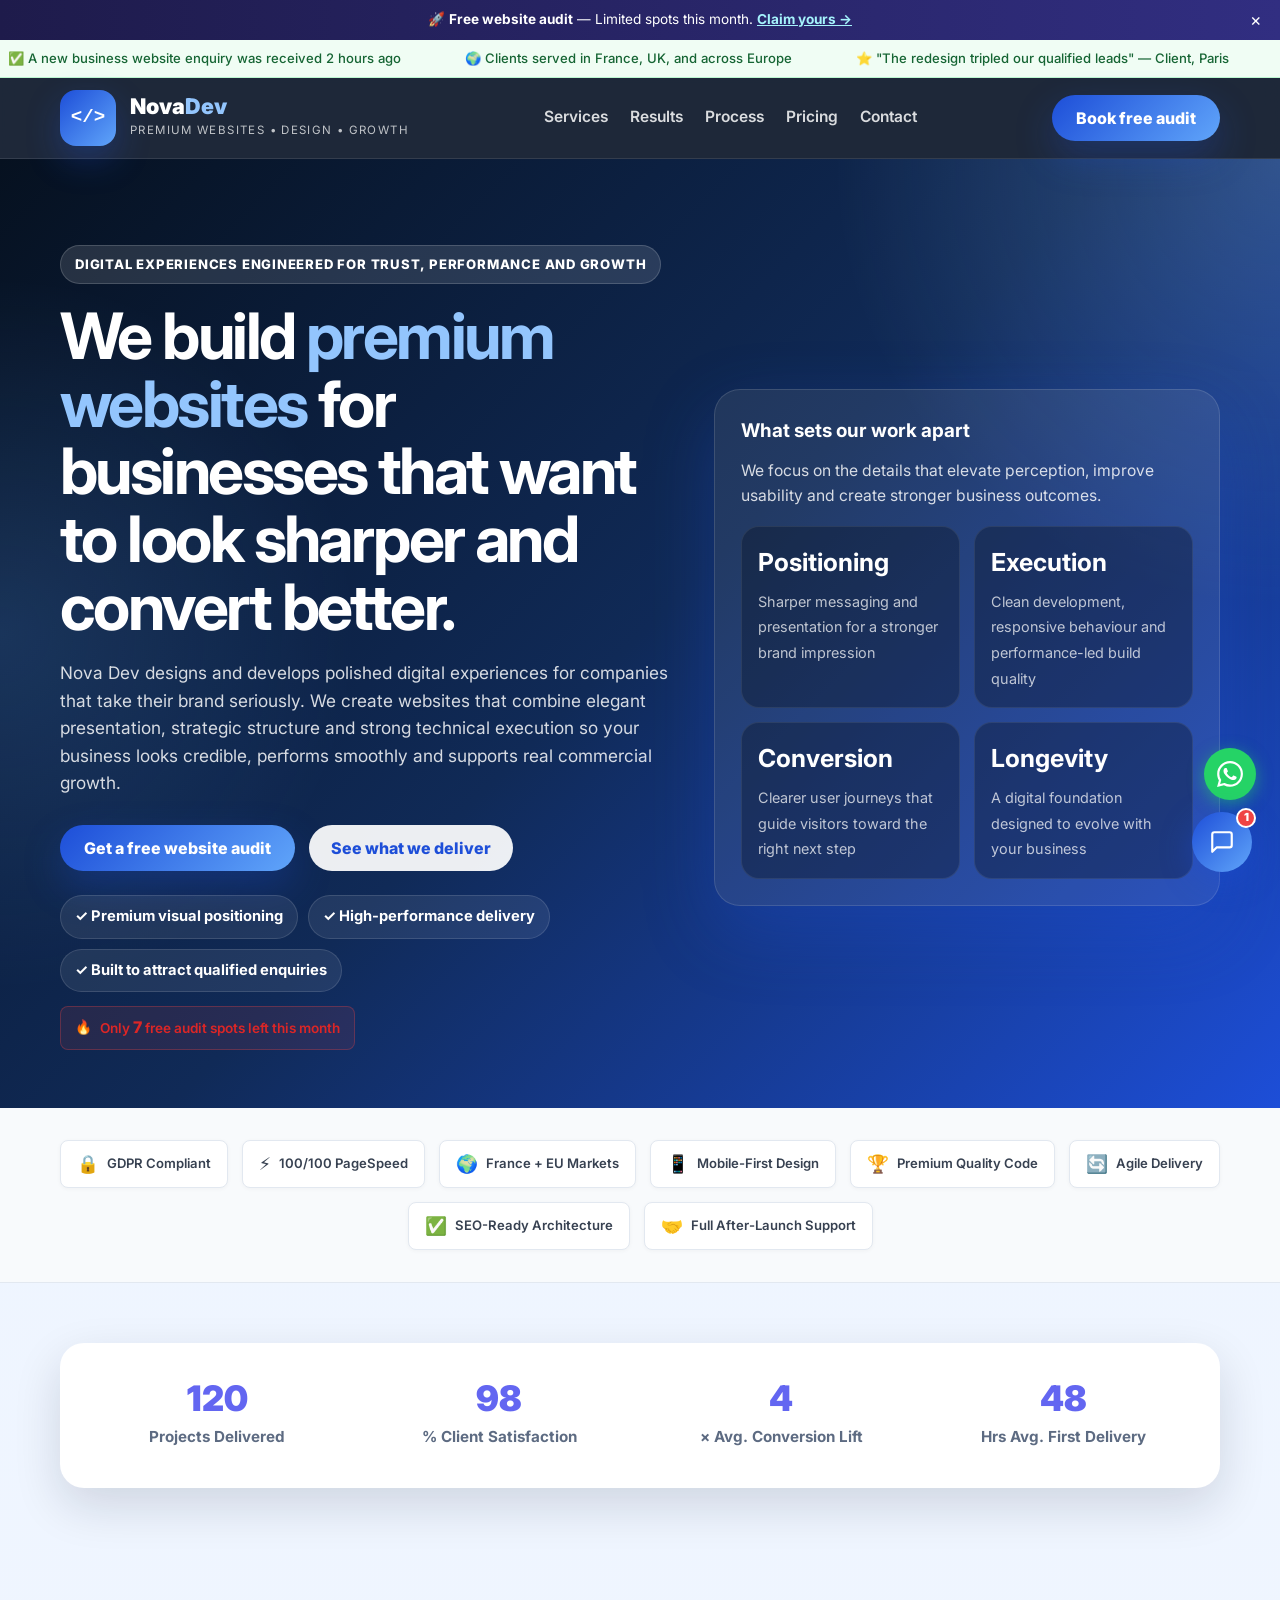
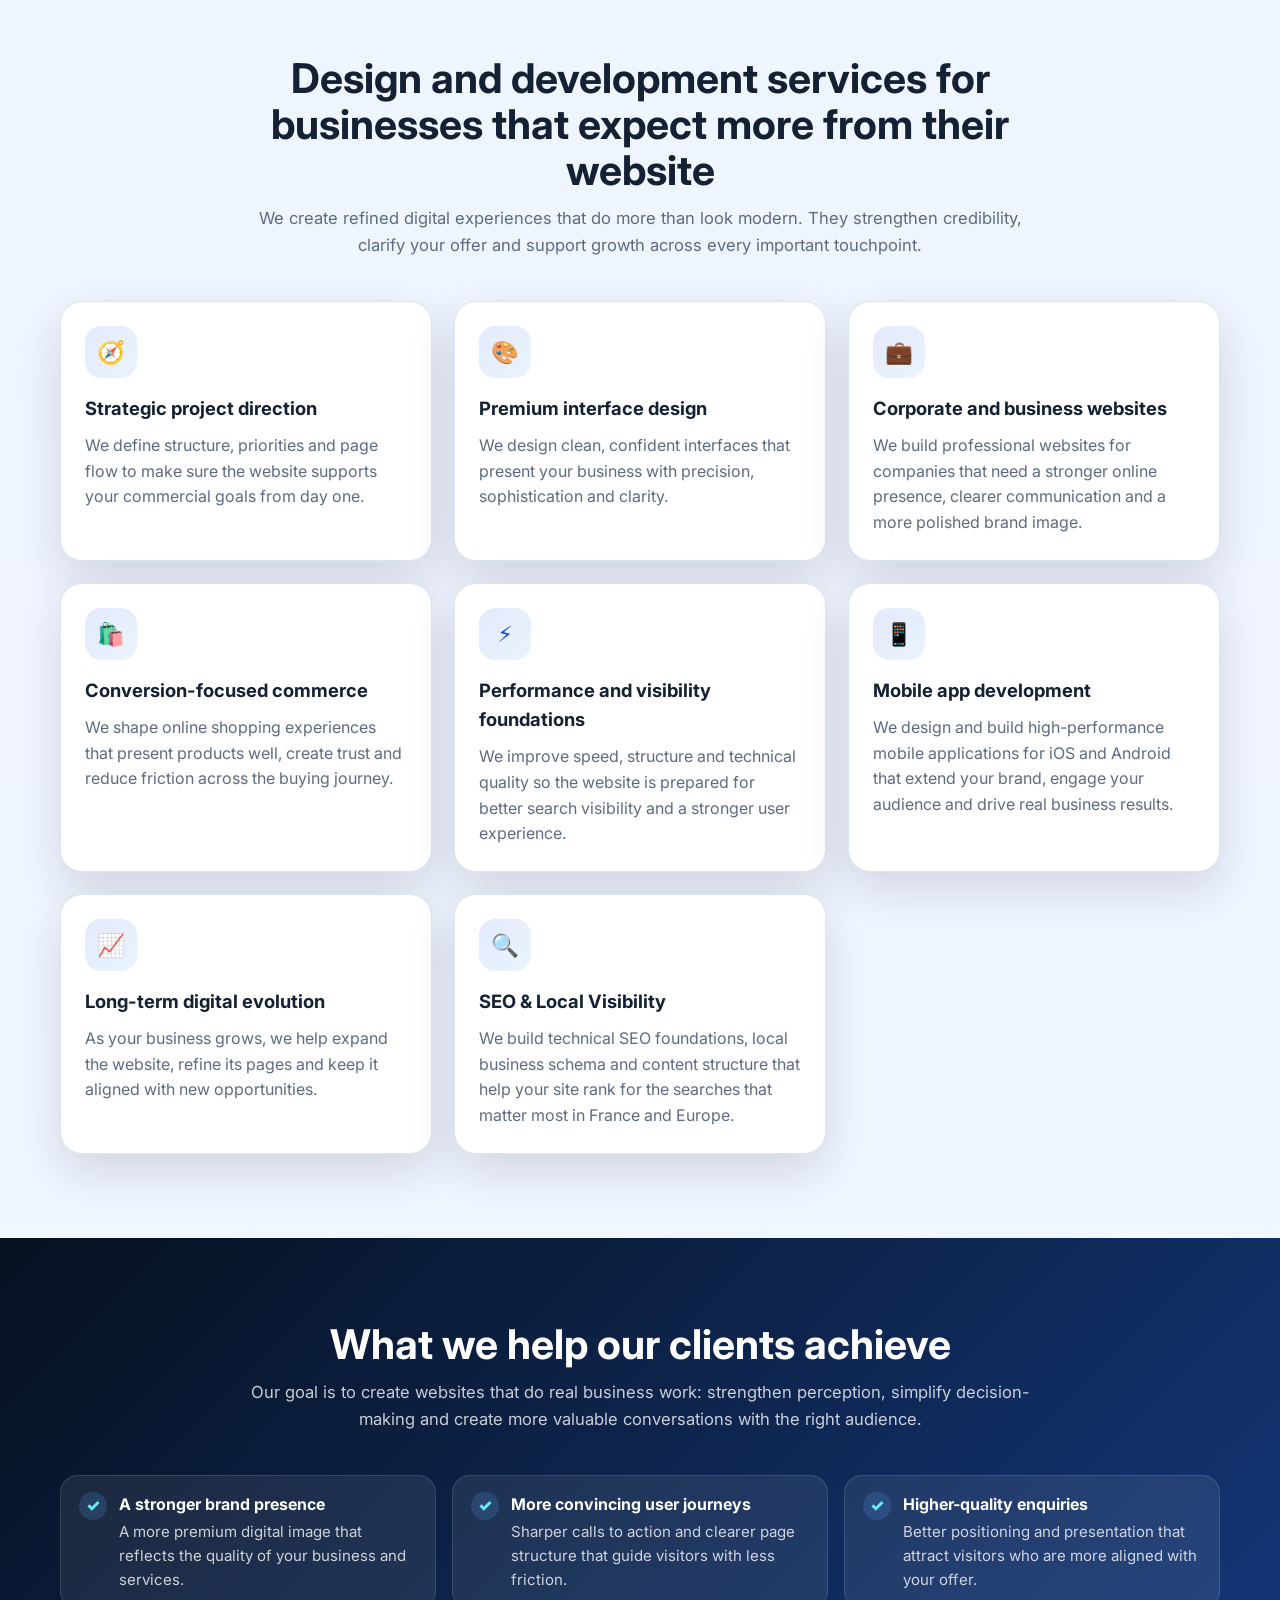
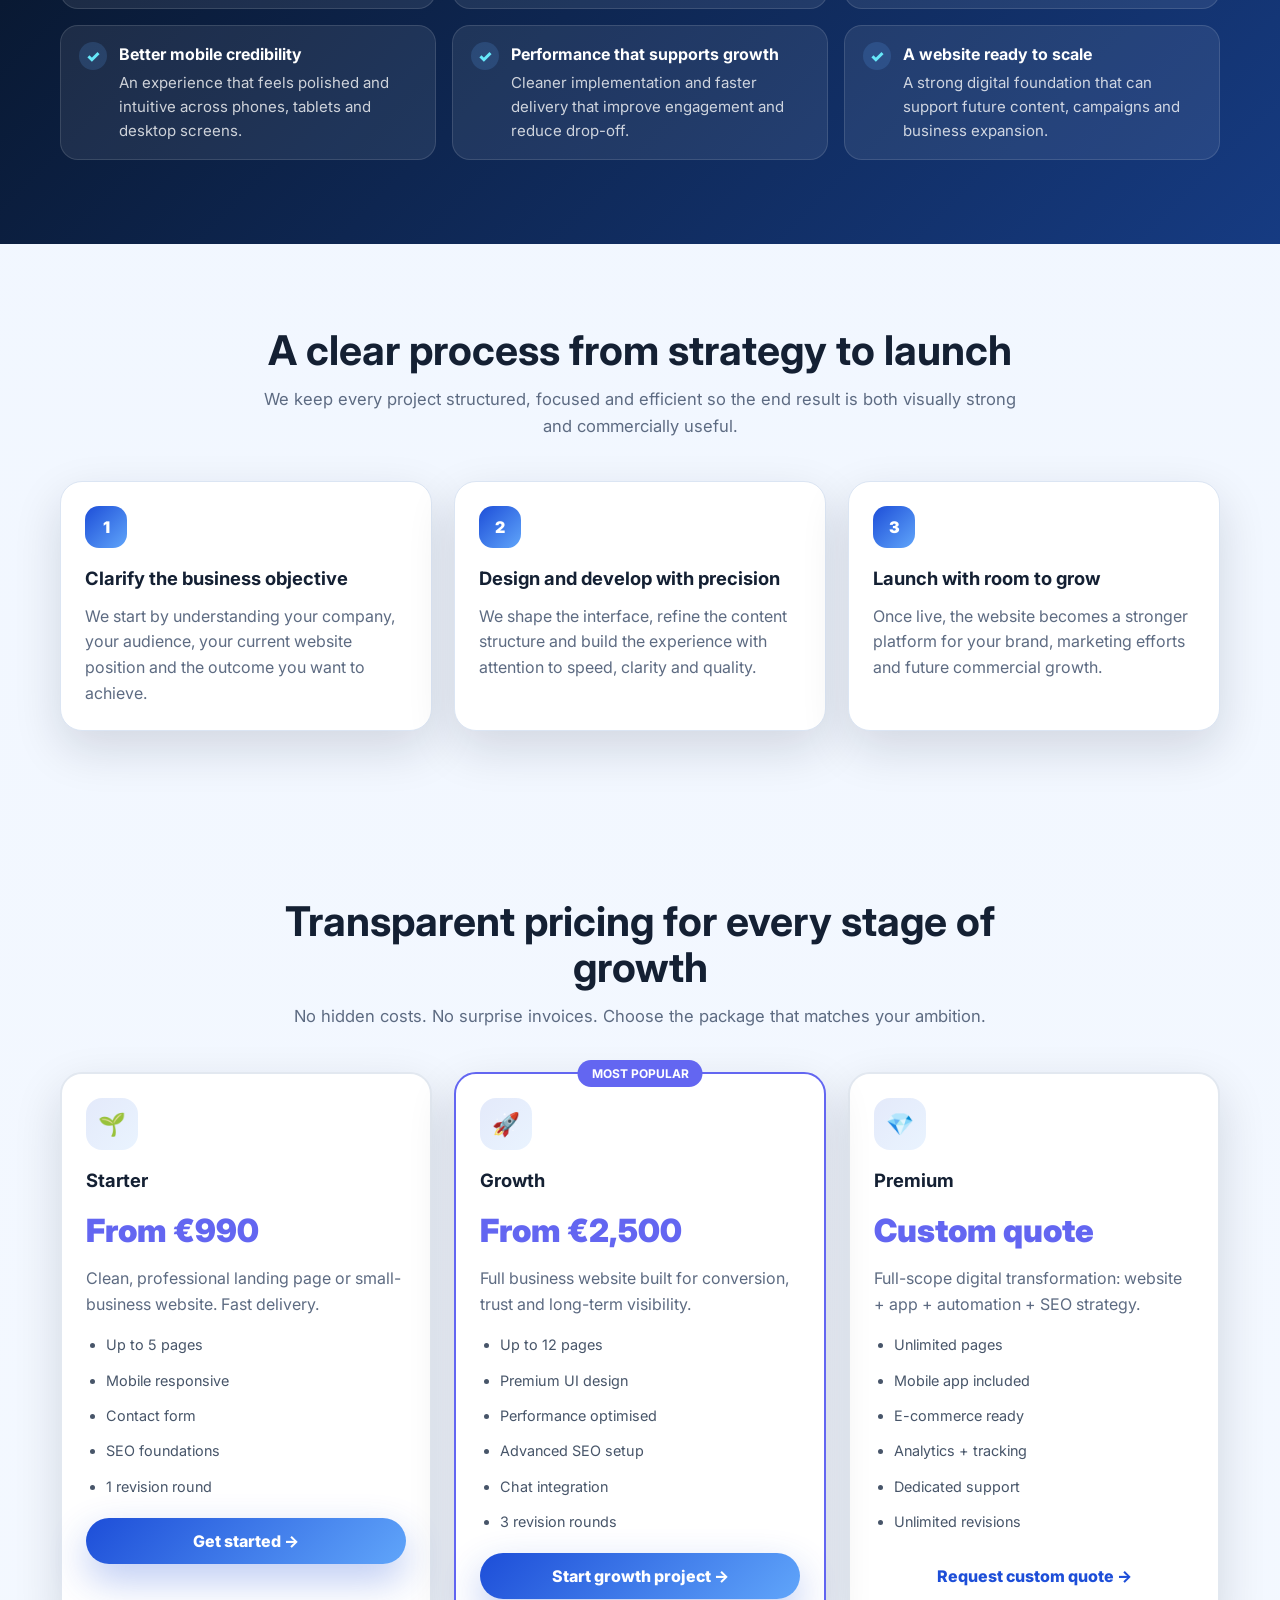
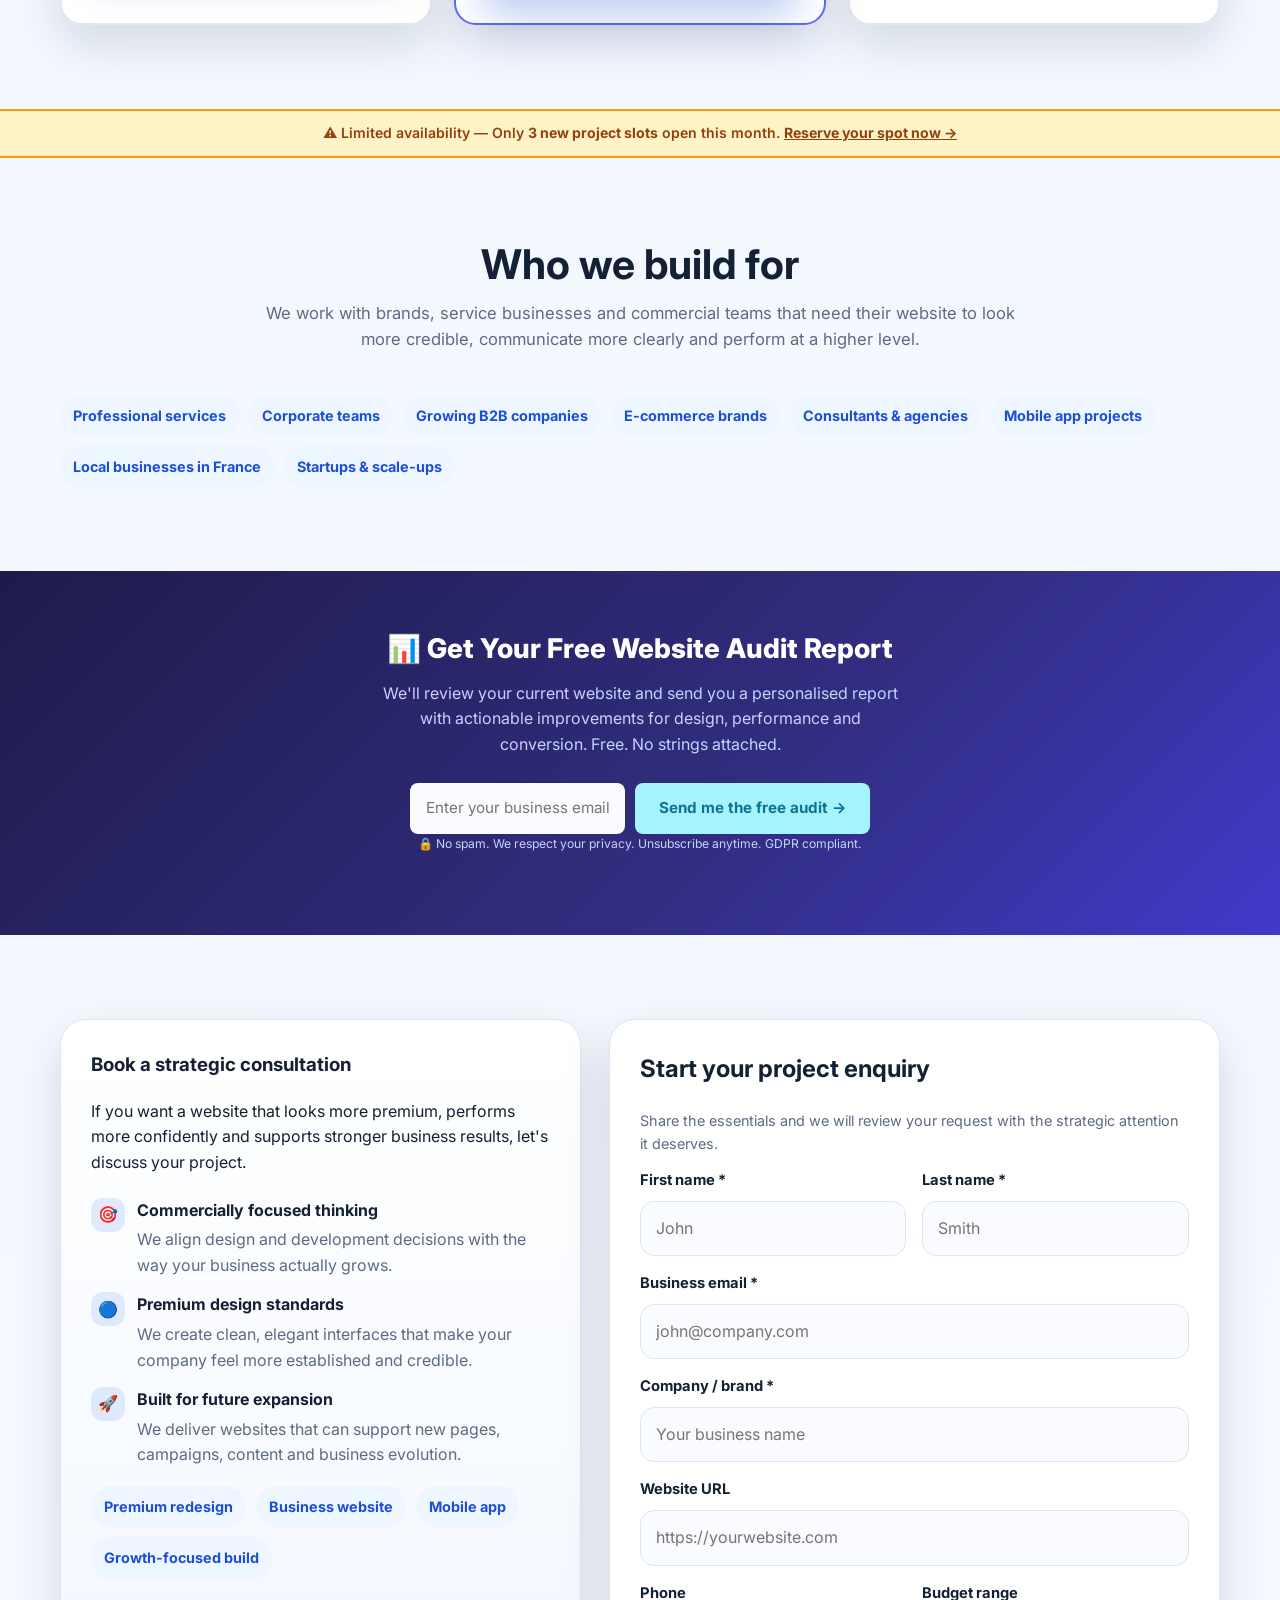
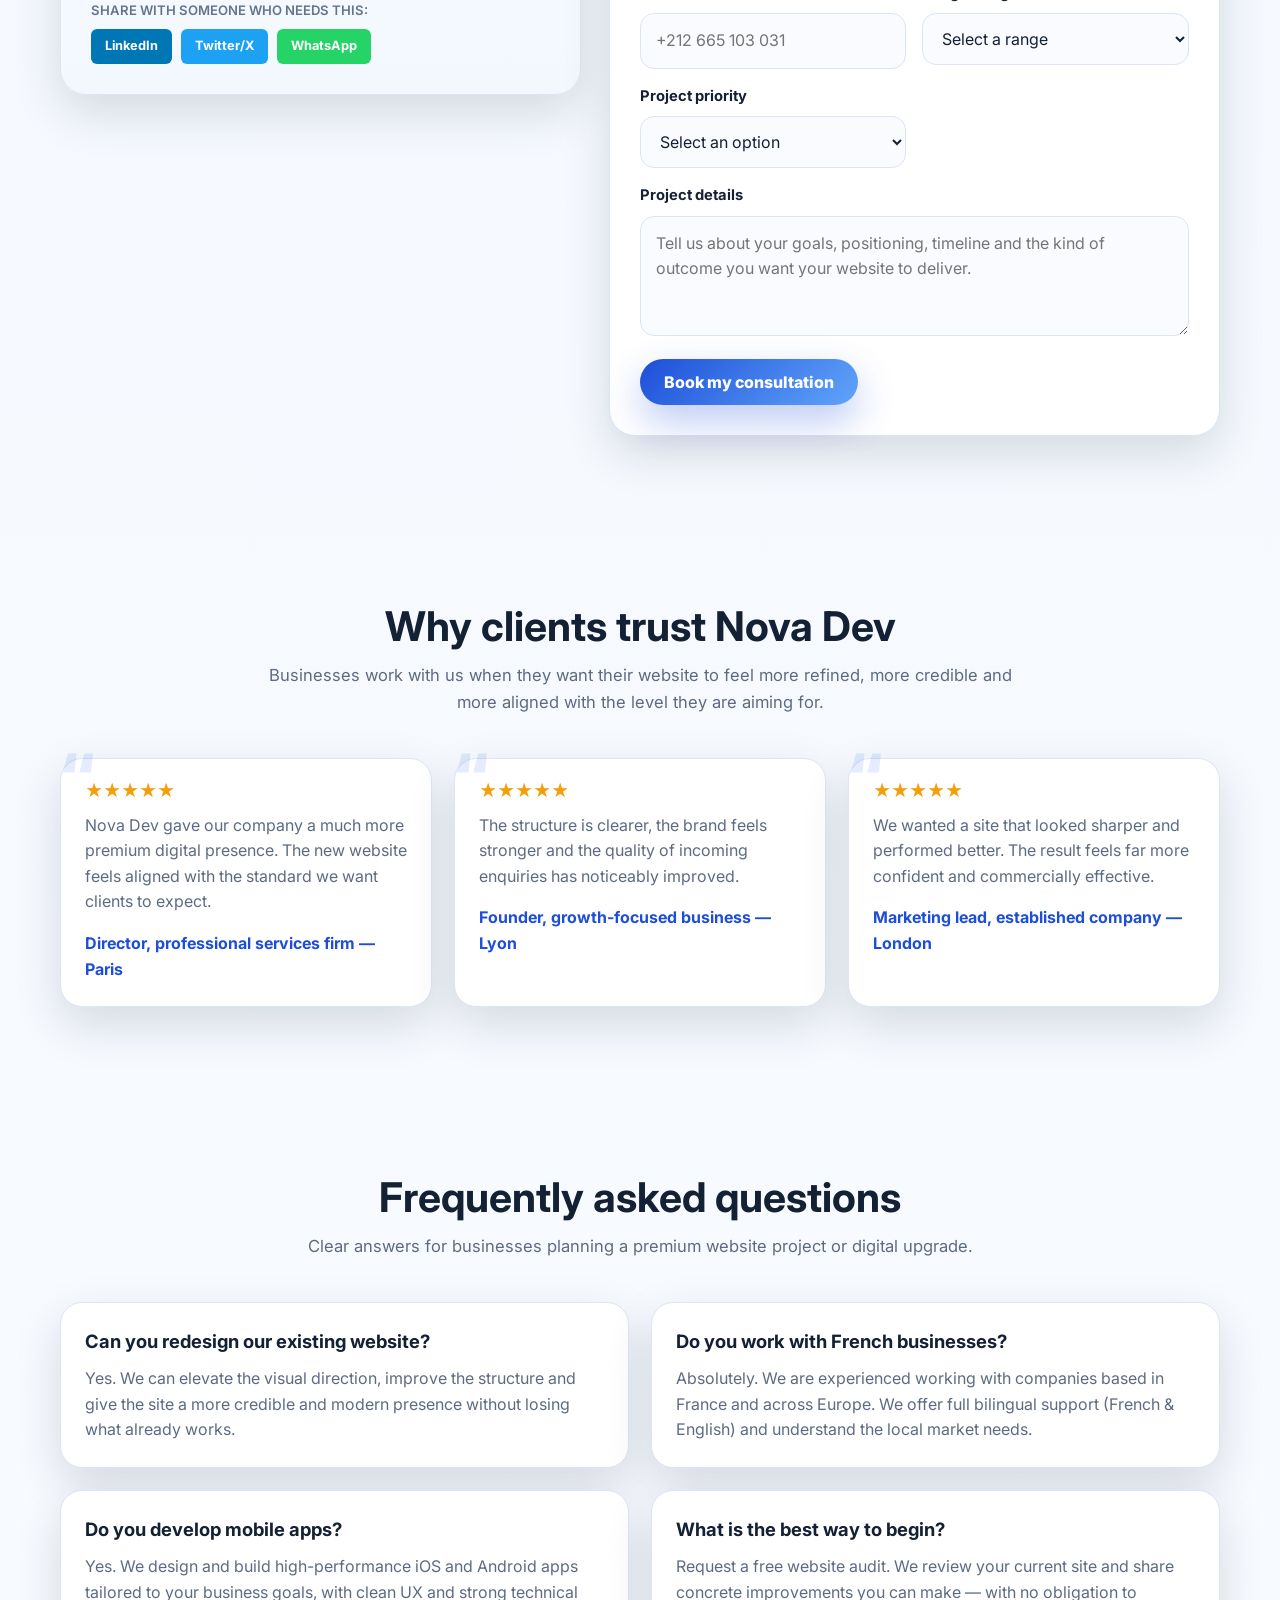
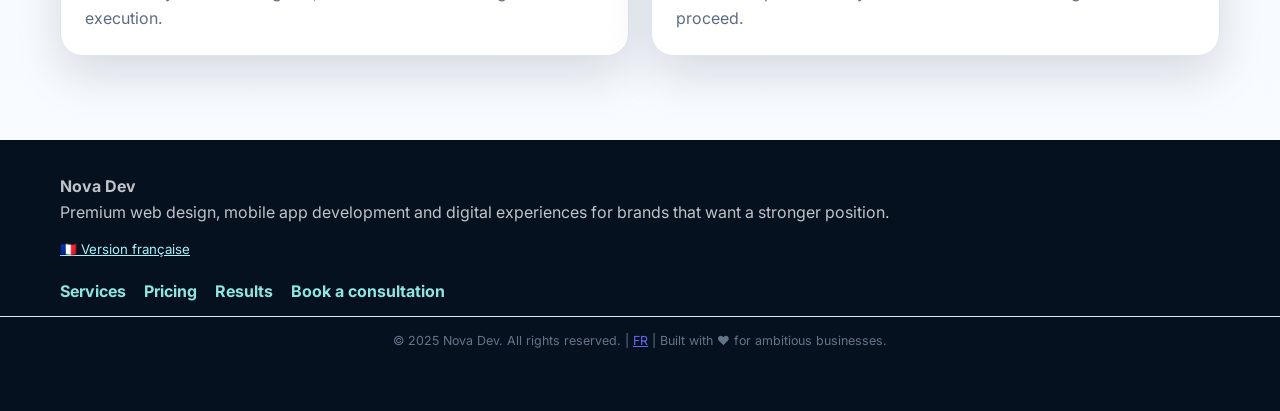
==== commit 7438775a: "fix: WhatsApp number, email, remove Tawk — 2026-04-04 17:00" ====
--- a/index.html
+++ b/index.html
@@ -502,7 +502,7 @@
             </div>
             <div class="field">
               <label for="phone">Phone</label>
-              <input id="phone" name="phone" type="tel" placeholder="+33 6 00 00 00 00" />
+              <input id="phone" name="phone" type="tel" placeholder="+212 665 103 031" />
             </div>
             <div class="field">
               <label for="budget">Budget range</label>
@@ -625,7 +625,7 @@
 </div>
 
 <!-- ── FLOATING WHATSAPP ── -->
-<a id="wa-float" href="https://api.whatsapp.com/send?phone=&text=Hello%20Nova%20Dev%2C%20I%27d%20like%20to%20discuss%20a%20web%20project." target="_blank" rel="noopener" aria-label="Chat on WhatsApp">
+<a id="wa-float" href="https://wa.me/212665103031" target="_blank" rel="noopener" aria-label="Chat on WhatsApp">
   <svg viewBox="0 0 24 24" fill="currentColor" aria-hidden="true"><path d="M17.472 14.382c-.297-.149-1.758-.867-2.03-.967-.273-.099-.471-.148-.67.15-.197.297-.767.966-.94 1.164-.173.199-.347.223-.644.075-.297-.15-1.255-.463-2.39-1.475-.883-.788-1.48-1.761-1.653-2.059-.173-.297-.018-.458.13-.606.134-.133.298-.347.446-.52.149-.174.198-.298.298-.497.099-.198.05-.371-.025-.52-.075-.149-.669-1.612-.916-2.207-.242-.579-.487-.5-.669-.51-.173-.008-.371-.01-.57-.01-.198 0-.52.074-.792.372-.272.297-1.04 1.016-1.04 2.479 0 1.462 1.065 2.875 1.213 3.074.149.198 2.096 3.2 5.077 4.487.709.306 1.262.489 1.694.625.712.227 1.36.195 1.871.118.571-.085 1.758-.719 2.006-1.413.248-.694.248-1.289.173-1.413-.074-.124-.272-.198-.57-.347m-5.421 7.403h-.004a9.87 9.87 0 01-5.031-1.378l-.361-.214-3.741.982.998-3.648-.235-.374a9.86 9.86 0 01-1.51-5.26c.001-5.45 4.436-9.884 9.888-9.884 2.64 0 5.122 1.03 6.988 2.898a9.825 9.825 0 012.893 6.994c-.003 5.45-4.437 9.884-9.885 9.884m8.413-18.297A11.815 11.815 0 0012.05 0C5.495 0 .16 5.335.157 11.892c0 2.096.547 4.142 1.588 5.945L.057 24l6.305-1.654a11.882 11.882 0 005.683 1.448h.005c6.554 0 11.89-5.335 11.893-11.893a11.821 11.821 0 00-3.48-8.413Z"/></svg>
 </a>
 
@@ -732,7 +732,7 @@
   e.preventDefault();
   const email = document.getElementById('leadEmail').value;
   // Send to FormSubmit or Brevo API
-  fetch('https://formsubmit.co/ajax/novadev.contact@gmail.com', {
+  fetch('https://formsubmit.co/ajax/admin@novatvhub.com', {
     method: 'POST',
     headers: { 'Content-Type': 'application/json', 'Accept': 'application/json' },
     body: JSON.stringify({ email, _subject: 'Nova Dev — Free Audit Request (EN)', _template: 'table' })
@@ -745,7 +745,7 @@
 function submitPopupForm(e) {
   e.preventDefault();
   const email = document.getElementById('popupEmail').value;
-  fetch('https://formsubmit.co/ajax/novadev.contact@gmail.com', {
+  fetch('https://formsubmit.co/ajax/admin@novatvhub.com', {
     method: 'POST',
     headers: { 'Content-Type': 'application/json', 'Accept': 'application/json' },
     body: JSON.stringify({ email, _subject: 'Nova Dev — Guide Download Request (EN)', _template: 'table' })
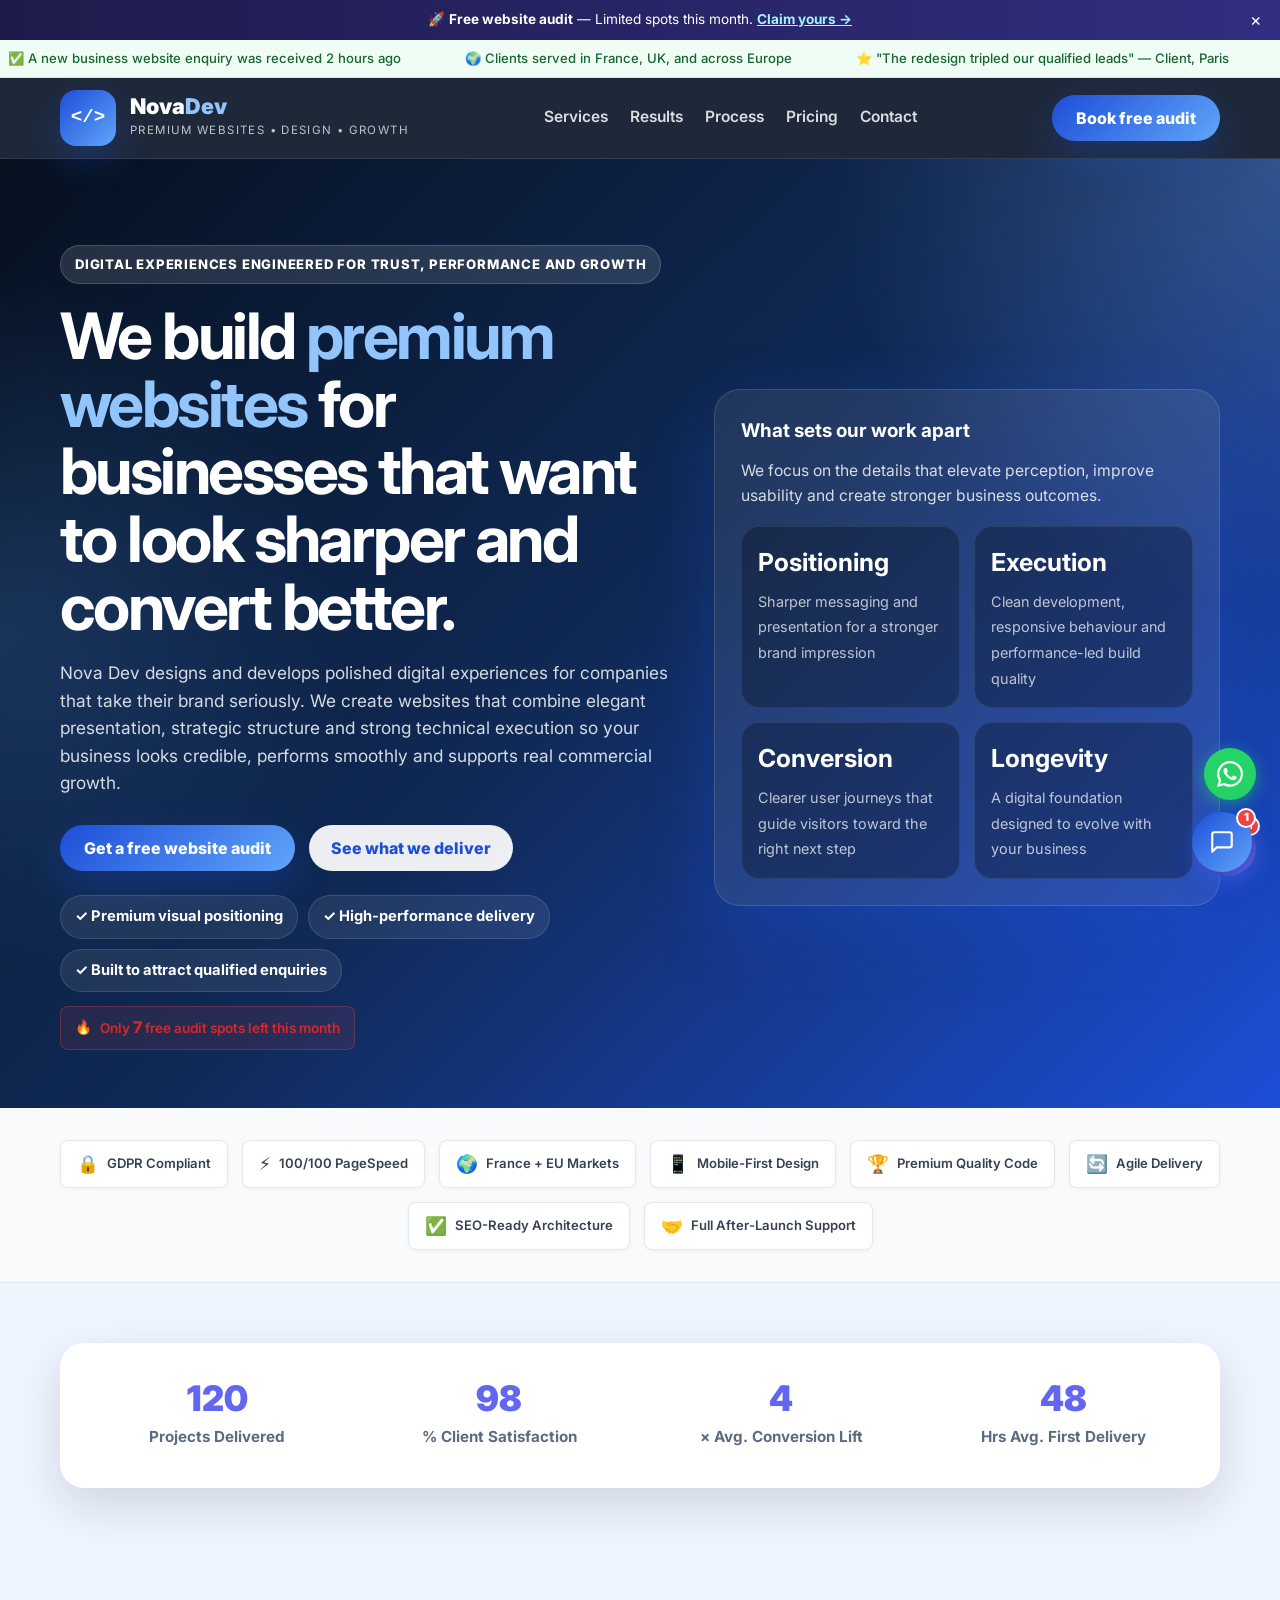
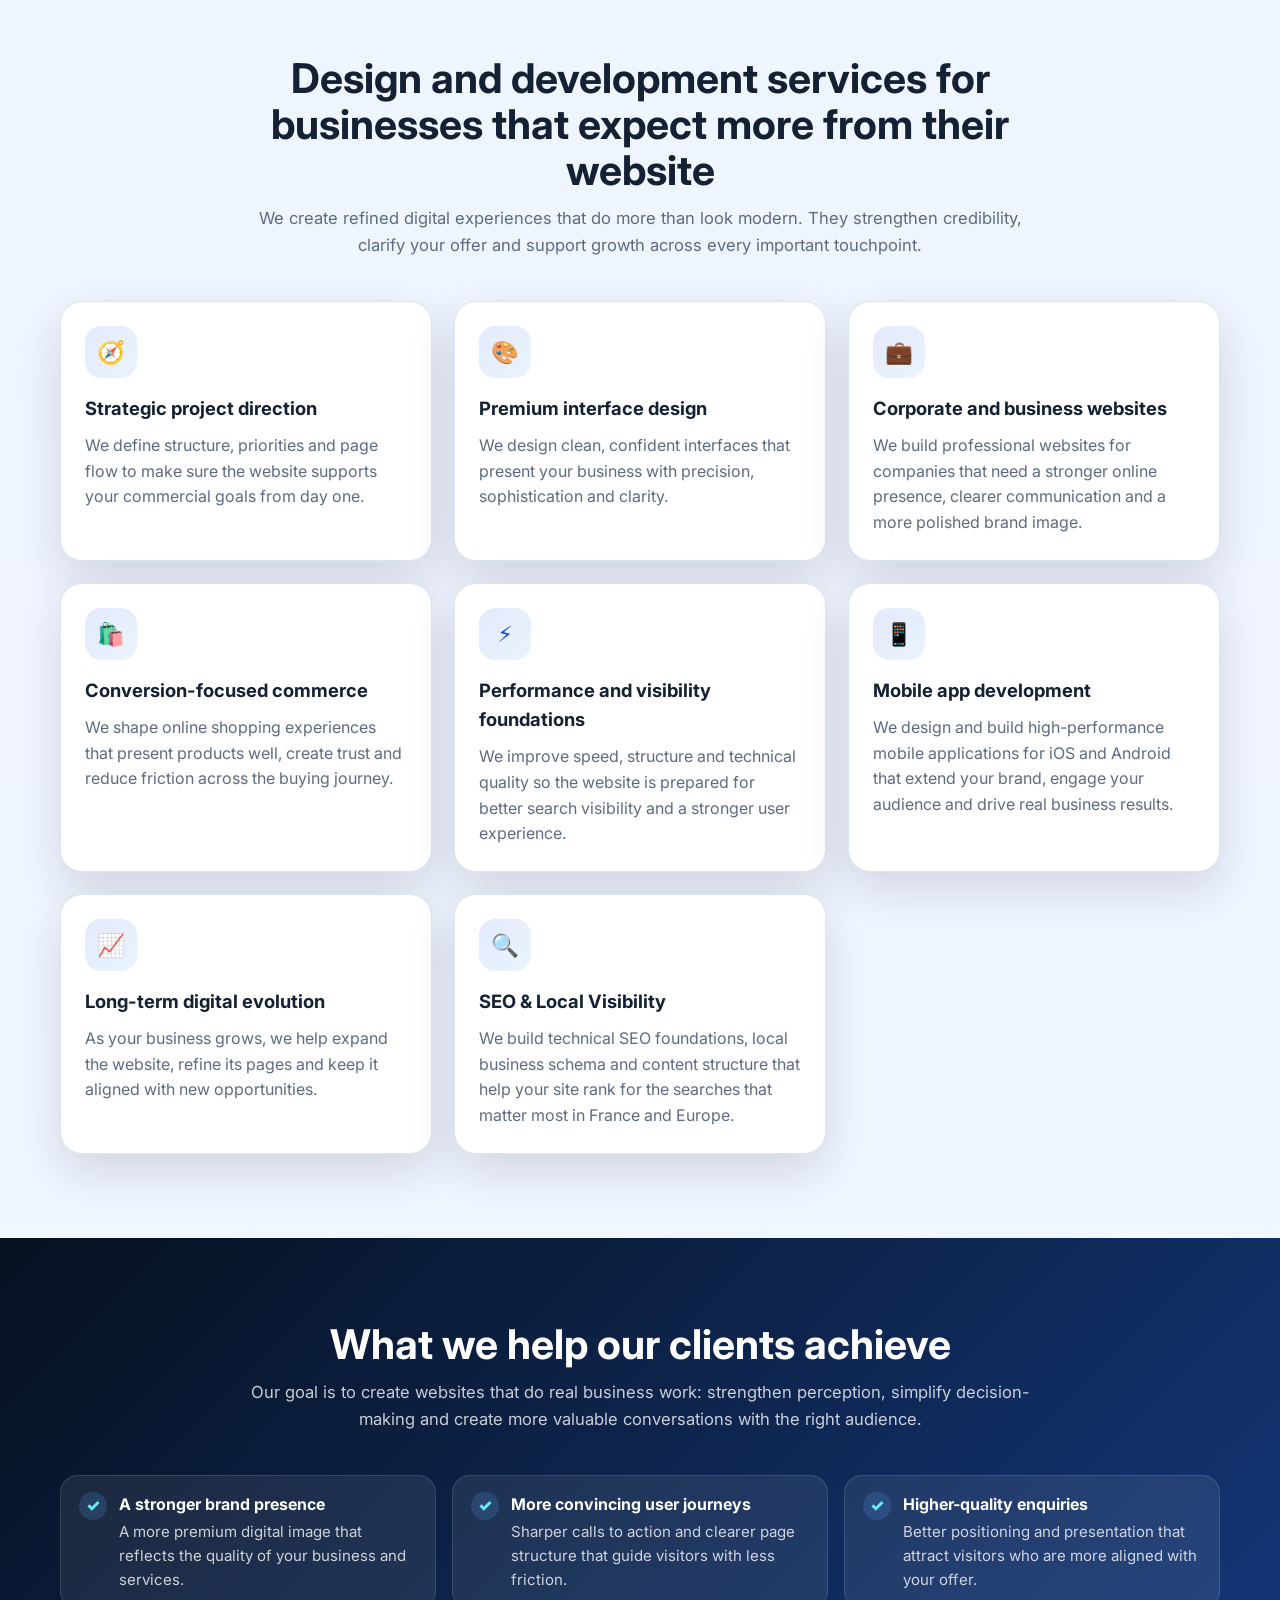
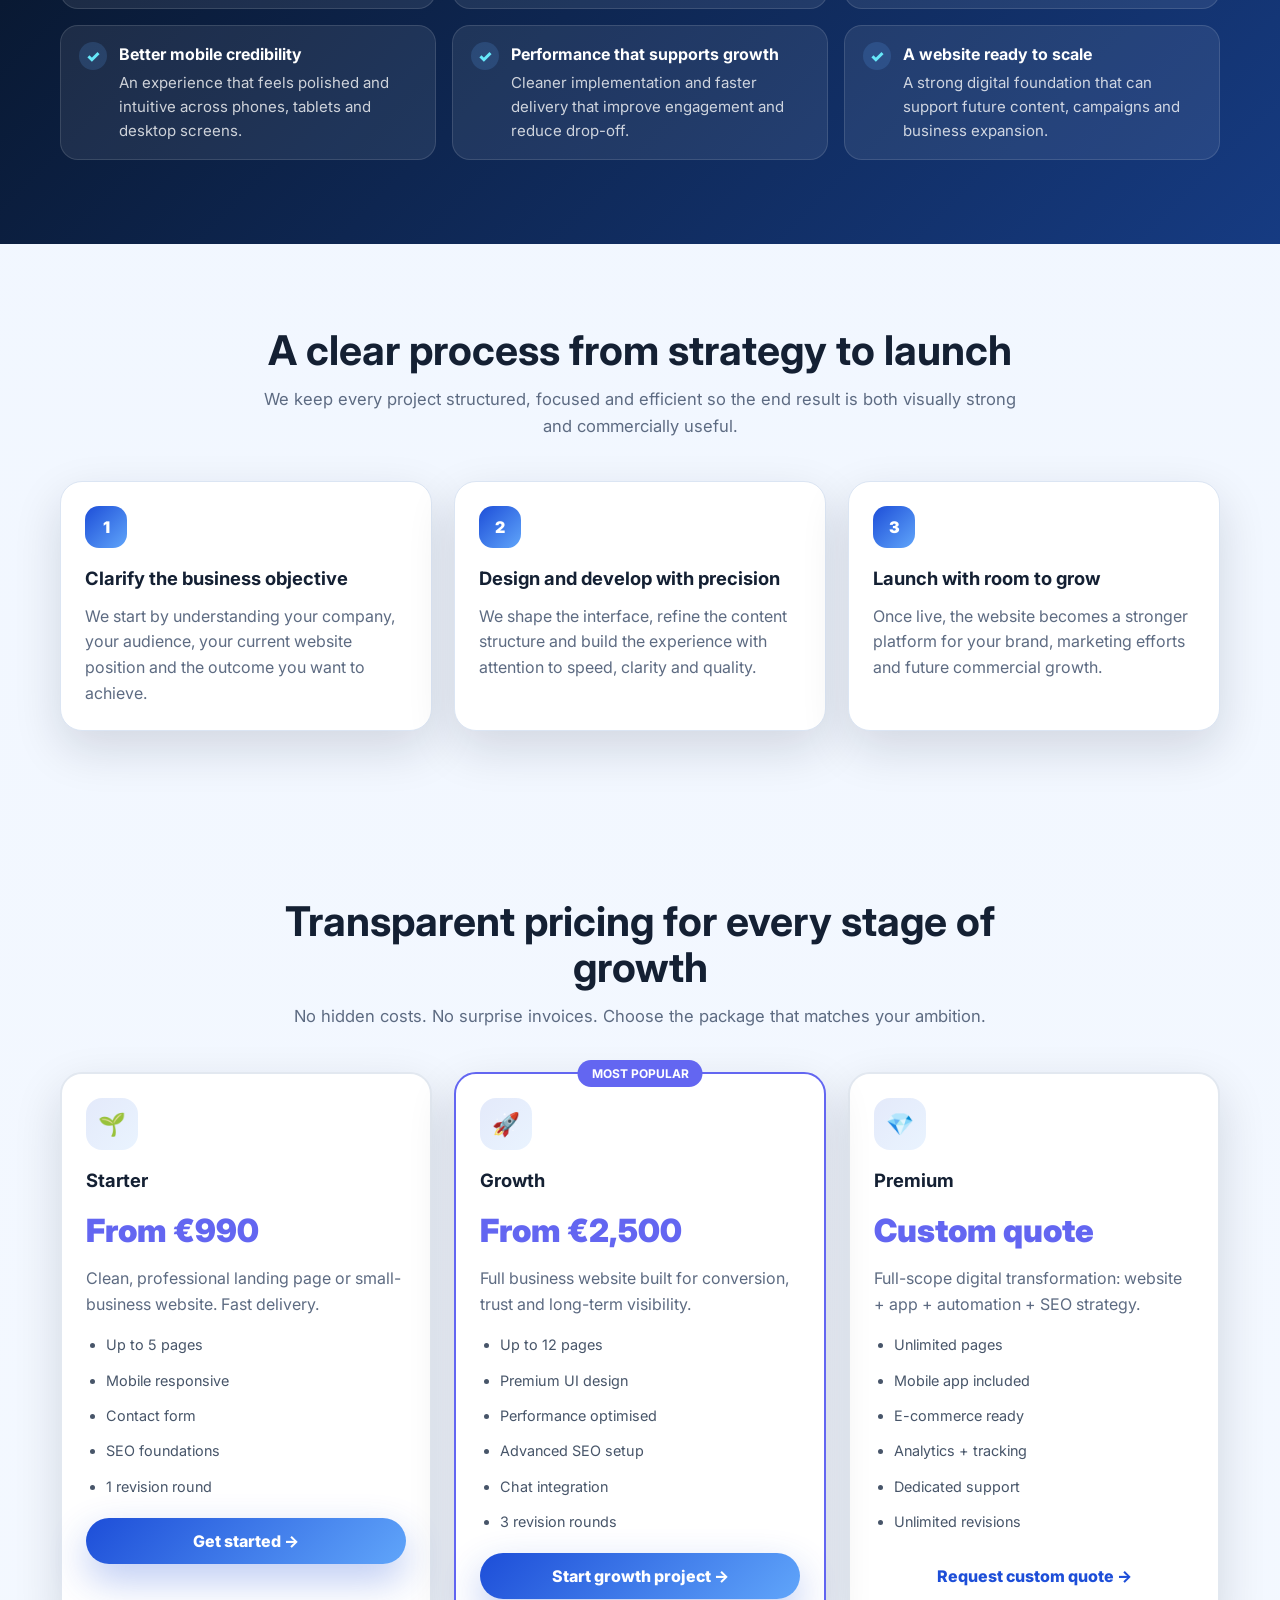
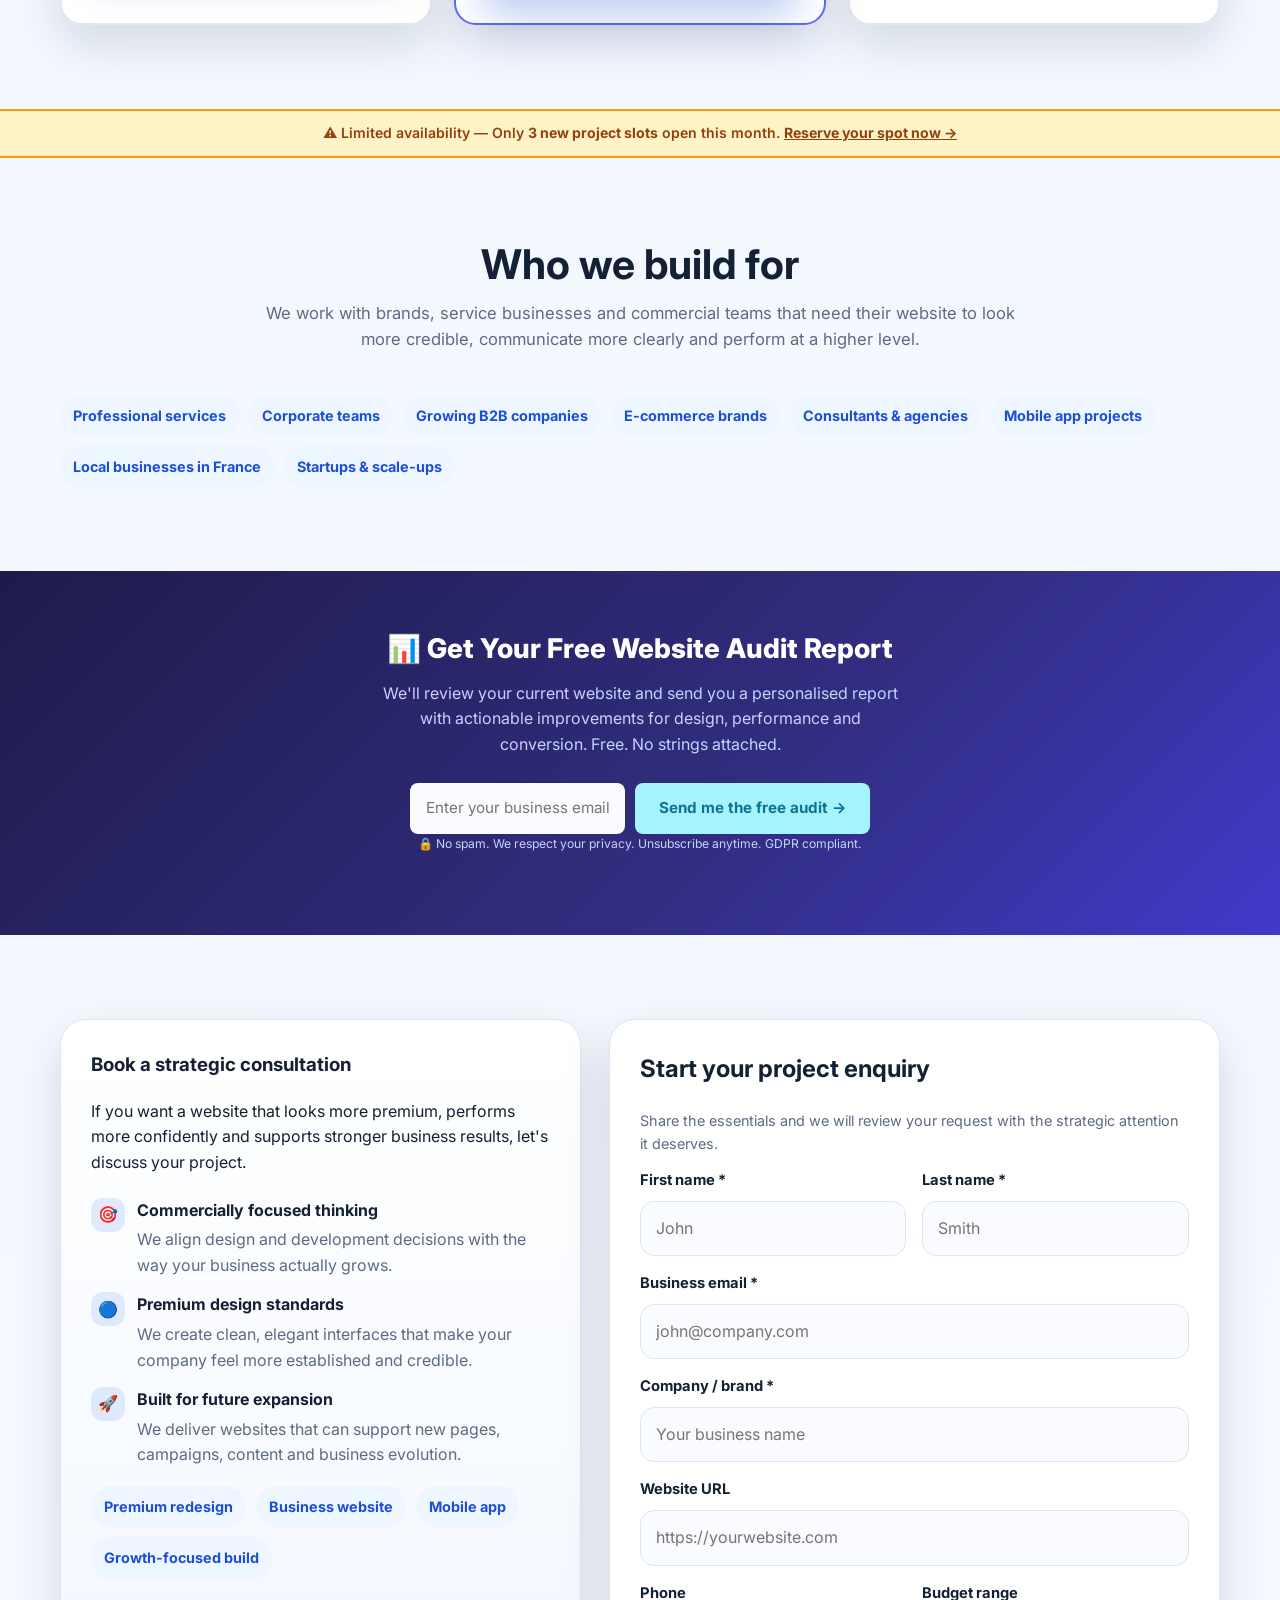
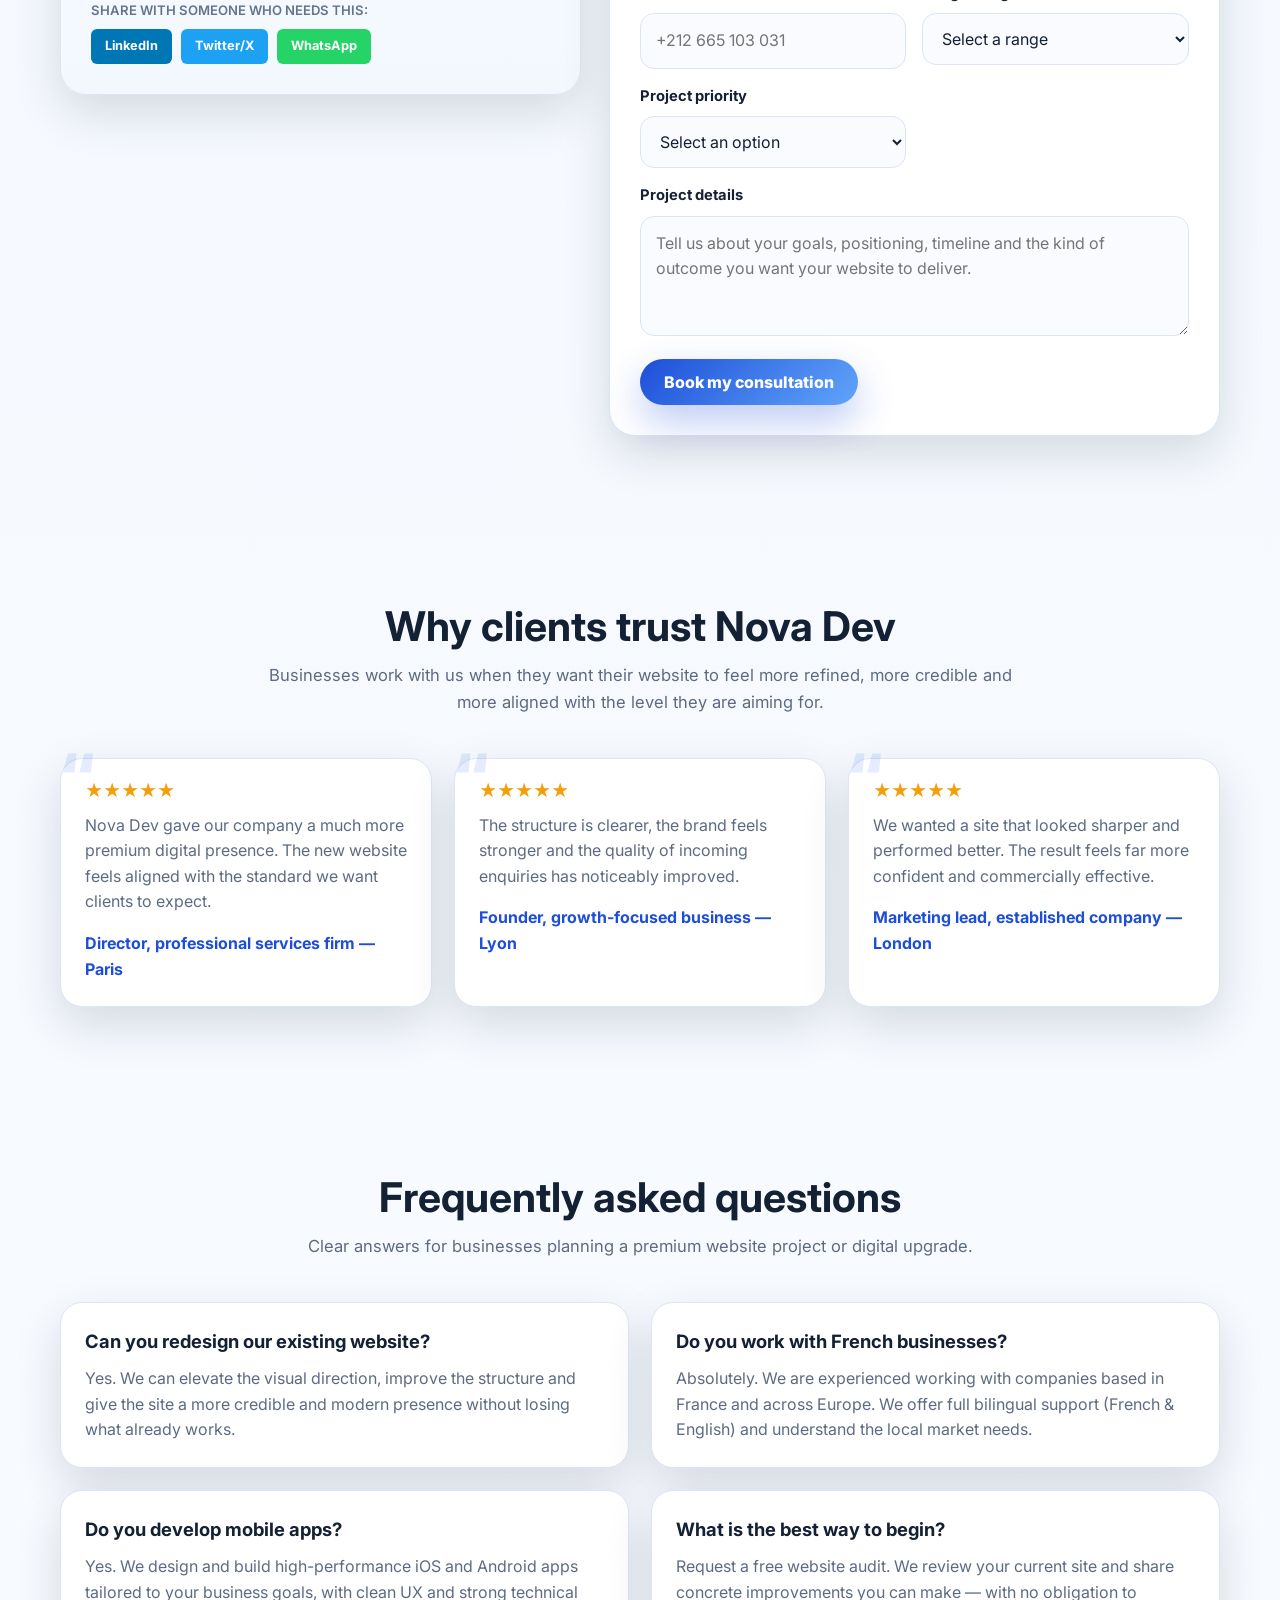
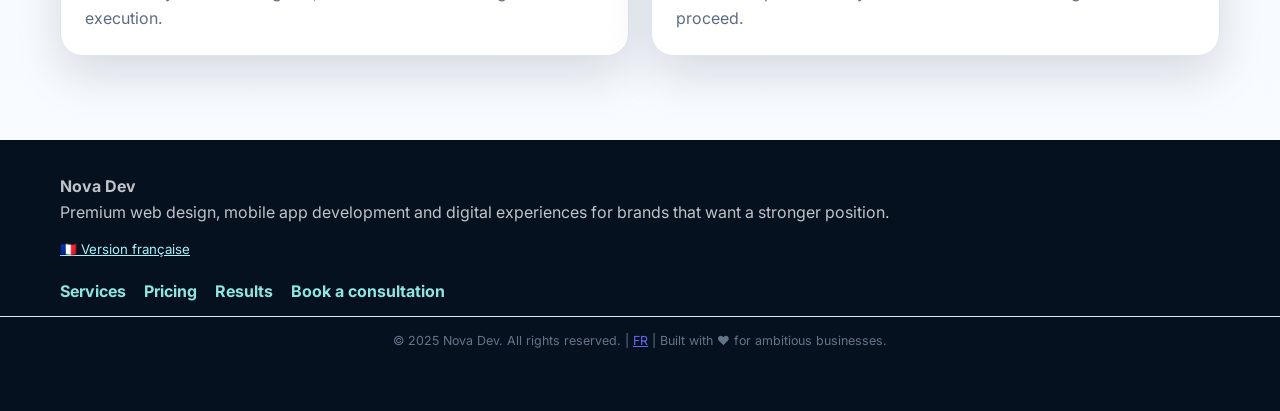
==== commit 9431ab9f: "seo: full JSON-LD schema (Service+FAQ+Offer+Breadcrumb) + GSC/Bing/Yandex meta verification tags" ====
--- a/index.html
+++ b/index.html
@@ -38,36 +38,205 @@
   <!-- Umami Analytics (GDPR compliant, cookie-free) -->
   <!-- <script async src="https://YOUR_UMAMI_DOMAIN.vercel.app/script.js" data-website-id="YOUR_UMAMI_WEBSITE_ID"></script> -->
 
-  <!-- Schema.org Structured Data — Local Business + WebSite -->
+  <!-- Google Search Console Verification -->
+  <meta name="google-site-verification" content="GOOGLE_VERIFICATION_CODE_EN" />
+  <!-- Bing / Microsoft Webmaster Verification -->
+  <meta name="msvalidate.01" content="BING_VERIFICATION_CODE_EN" />
+  <!-- Yandex Webmaster Verification -->
+  <meta name="yandex-verification" content="YANDEX_VERIFICATION_CODE_EN" />
+
+  <!-- Schema.org Structured Data — Full SEO: Agency + Services + FAQ + Offers + Breadcrumb -->
   <script type="application/ld+json">
   {
     "@context": "https://schema.org",
     "@graph": [
       {
-        "@type": "ProfessionalService",
+        "@type": ["ProfessionalService", "Organization"],
         "@id": "https://novadev-audit.vercel.app/#organization",
         "name": "Nova Dev",
-        "description": "Premium web design and development agency for ambitious businesses.",
+        "alternateName": "Nova Dev Agency",
+        "description": "Premium web design and development agency for ambitious businesses worldwide. We build high-performance websites, e-commerce stores and mobile apps from $150.",
         "url": "https://novadev-audit.vercel.app/",
+        "logo": {
+          "@type": "ImageObject",
+          "url": "https://novadev-audit.vercel.app/assets/img/og-image.png"
+        },
+        "image": "https://novadev-audit.vercel.app/assets/img/og-image.png",
         "sameAs": [
           "https://novadev-fr-audit.vercel.app/",
-          "https://github.com/massziri"
+          "https://github.com/massziri",
+          "https://www.linkedin.com/company/nova-dev-agency",
+          "https://twitter.com/novadevagency",
+          "https://www.facebook.com/novadevagency",
+          "https://www.instagram.com/novadevagency"
         ],
-        "serviceType": ["Web Design", "Web Development", "Mobile App Development", "E-commerce"],
-        "areaServed": ["France", "Europe", "United Kingdom", "United States"],
-        "priceRange": "€€€",
+        "serviceType": ["Web Design", "Web Development", "Mobile App Development", "E-commerce Development", "Landing Page Design", "Website Redesign", "SEO", "UI/UX Design"],
+        "areaServed": [
+          { "@type": "Country", "name": "France" },
+          { "@type": "Country", "name": "United Kingdom" },
+          { "@type": "Country", "name": "United States" },
+          { "@type": "Country", "name": "Belgium" },
+          { "@type": "Country", "name": "Switzerland" },
+          { "@type": "Continent", "name": "Europe" }
+        ],
+        "priceRange": "$$ - $$$",
+        "currenciesAccepted": "USD, EUR, GBP",
+        "paymentAccepted": "Cash, Credit Card, Bank Transfer",
         "contactPoint": {
           "@type": "ContactPoint",
-          "contactType": "sales",
+          "contactType": "customer support",
           "availableLanguage": ["English", "French"]
+        },
+        "founder": {
+          "@type": "Person",
+          "name": "Nova Dev Founder"
         }
       },
       {
         "@type": "WebSite",
         "@id": "https://novadev-audit.vercel.app/#website",
         "url": "https://novadev-audit.vercel.app/",
-        "name": "Nova Dev — Premium Web Agency",
-        "inLanguage": "en"
+        "name": "Nova Dev — Premium Web Design & Development Agency",
+        "description": "Premium websites & apps from $150. Web design, e-commerce, mobile apps for ambitious businesses.",
+        "inLanguage": "en",
+        "potentialAction": {
+          "@type": "SearchAction",
+          "target": "https://novadev-audit.vercel.app/?q={search_term_string}",
+          "query-input": "required name=search_term_string"
+        }
+      },
+      {
+        "@type": "WebPage",
+        "@id": "https://novadev-audit.vercel.app/#webpage",
+        "url": "https://novadev-audit.vercel.app/",
+        "name": "Premium Web Design & Development Agency | Nova Dev",
+        "isPartOf": { "@id": "https://novadev-audit.vercel.app/#website" },
+        "about": { "@id": "https://novadev-audit.vercel.app/#organization" },
+        "inLanguage": "en",
+        "datePublished": "2025-01-01",
+        "dateModified": "2026-04-04"
+      },
+      {
+        "@type": "Service",
+        "@id": "https://novadev-audit.vercel.app/#landing-page-service",
+        "serviceType": "Landing Page Design",
+        "name": "Landing Page Design & Development",
+        "description": "High-converting landing pages designed and developed from $150. Optimised for leads and sales.",
+        "provider": { "@id": "https://novadev-audit.vercel.app/#organization" },
+        "offers": {
+          "@type": "Offer",
+          "price": "150",
+          "priceCurrency": "USD",
+          "priceSpecification": {
+            "@type": "UnitPriceSpecification",
+            "price": "150",
+            "priceCurrency": "USD",
+            "unitText": "starting from"
+          }
+        },
+        "areaServed": "Worldwide"
+      },
+      {
+        "@type": "Service",
+        "@id": "https://novadev-audit.vercel.app/#website-service",
+        "serviceType": "Web Development",
+        "name": "Business Website Design & Development",
+        "description": "Professional business and corporate websites from $150. 2–5 pages, delivered in 2–4 weeks.",
+        "provider": { "@id": "https://novadev-audit.vercel.app/#organization" },
+        "offers": {
+          "@type": "Offer",
+          "price": "150",
+          "priceCurrency": "USD",
+          "priceSpecification": {
+            "@type": "UnitPriceSpecification",
+            "price": "150",
+            "priceCurrency": "USD",
+            "unitText": "starting from"
+          }
+        }
+      },
+      {
+        "@type": "Service",
+        "@id": "https://novadev-audit.vercel.app/#ecommerce-service",
+        "serviceType": "E-commerce Development",
+        "name": "E-commerce Website Development",
+        "description": "Full e-commerce stores from $200. Built with modern frameworks, payment integrations and SEO.",
+        "provider": { "@id": "https://novadev-audit.vercel.app/#organization" },
+        "offers": {
+          "@type": "Offer",
+          "price": "200",
+          "priceCurrency": "USD"
+        }
+      },
+      {
+        "@type": "Service",
+        "@id": "https://novadev-audit.vercel.app/#redesign-service",
+        "serviceType": "Website Redesign",
+        "name": "Website Redesign",
+        "description": "Full website redesign from $150. Modernise your brand, improve UX and boost conversions.",
+        "provider": { "@id": "https://novadev-audit.vercel.app/#organization" },
+        "offers": {
+          "@type": "Offer",
+          "price": "150",
+          "priceCurrency": "USD"
+        }
+      },
+      {
+        "@type": "FAQPage",
+        "@id": "https://novadev-audit.vercel.app/#faq",
+        "mainEntity": [
+          {
+            "@type": "Question",
+            "name": "How much does a website cost at Nova Dev?",
+            "acceptedAnswer": {
+              "@type": "Answer",
+              "text": "Our prices start from $150 for landing pages and business websites. E-commerce starts from $200 and mobile apps from $200. We offer transparent, fixed pricing with no hidden fees."
+            }
+          },
+          {
+            "@type": "Question",
+            "name": "How long does it take to build a website?",
+            "acceptedAnswer": {
+              "@type": "Answer",
+              "text": "Landing pages take 3–7 days. Business websites take 2–4 weeks. E-commerce projects take 15–60 days. Mobile apps take 8–16 weeks depending on complexity."
+            }
+          },
+          {
+            "@type": "Question",
+            "name": "Do you work with international clients?",
+            "acceptedAnswer": {
+              "@type": "Answer",
+              "text": "Yes. Nova Dev works with clients across France, UK, USA, Belgium, Switzerland and globally. We communicate in English and French."
+            }
+          },
+          {
+            "@type": "Question",
+            "name": "What technologies do you use?",
+            "acceptedAnswer": {
+              "@type": "Answer",
+              "text": "We use modern technologies including React, Next.js, TypeScript, Node.js, Shopify, WordPress and mobile frameworks like React Native and Flutter."
+            }
+          },
+          {
+            "@type": "Question",
+            "name": "Do you offer website redesign services?",
+            "acceptedAnswer": {
+              "@type": "Answer",
+              "text": "Yes. Our website redesign service starts from $150. We modernise your existing site with a new design, improved UX and better performance."
+            }
+          }
+        ]
+      },
+      {
+        "@type": "BreadcrumbList",
+        "itemListElement": [
+          {
+            "@type": "ListItem",
+            "position": 1,
+            "name": "Home",
+            "item": "https://novadev-audit.vercel.app/"
+          }
+        ]
       }
     ]
   }
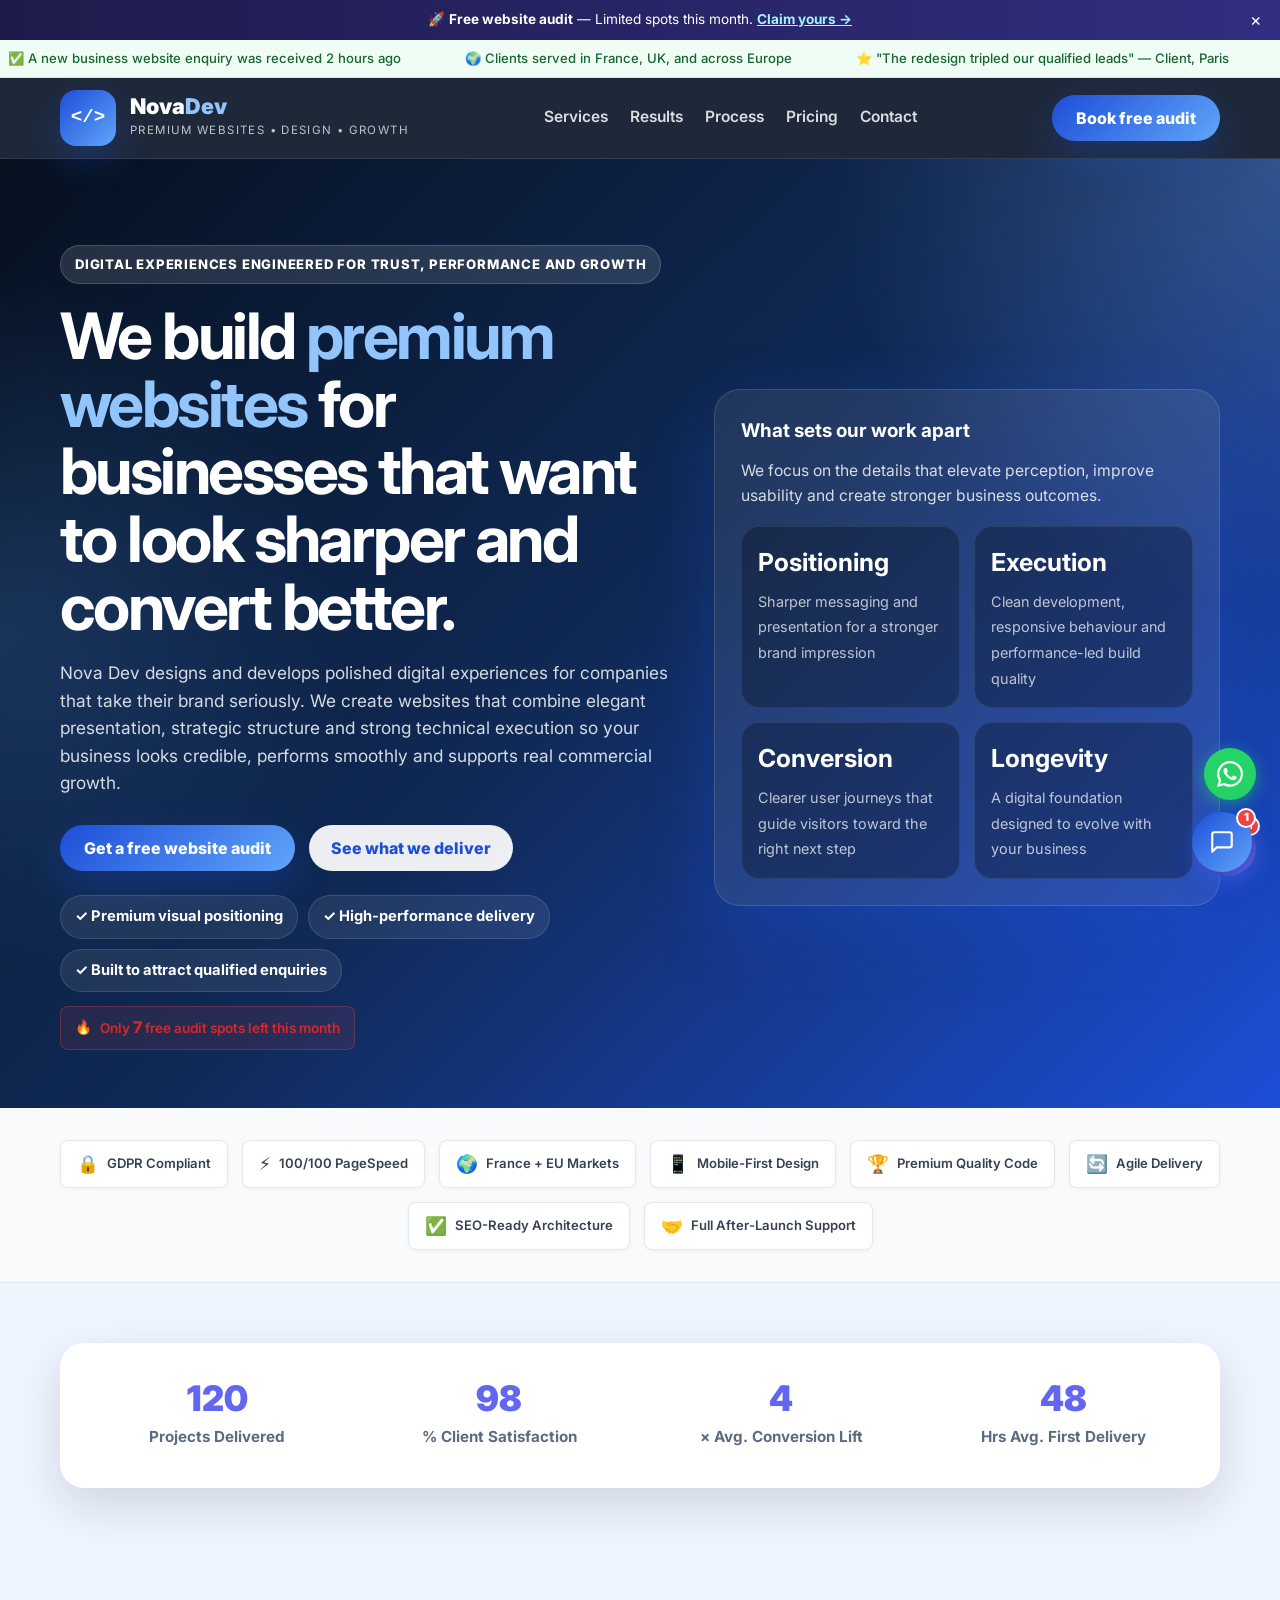
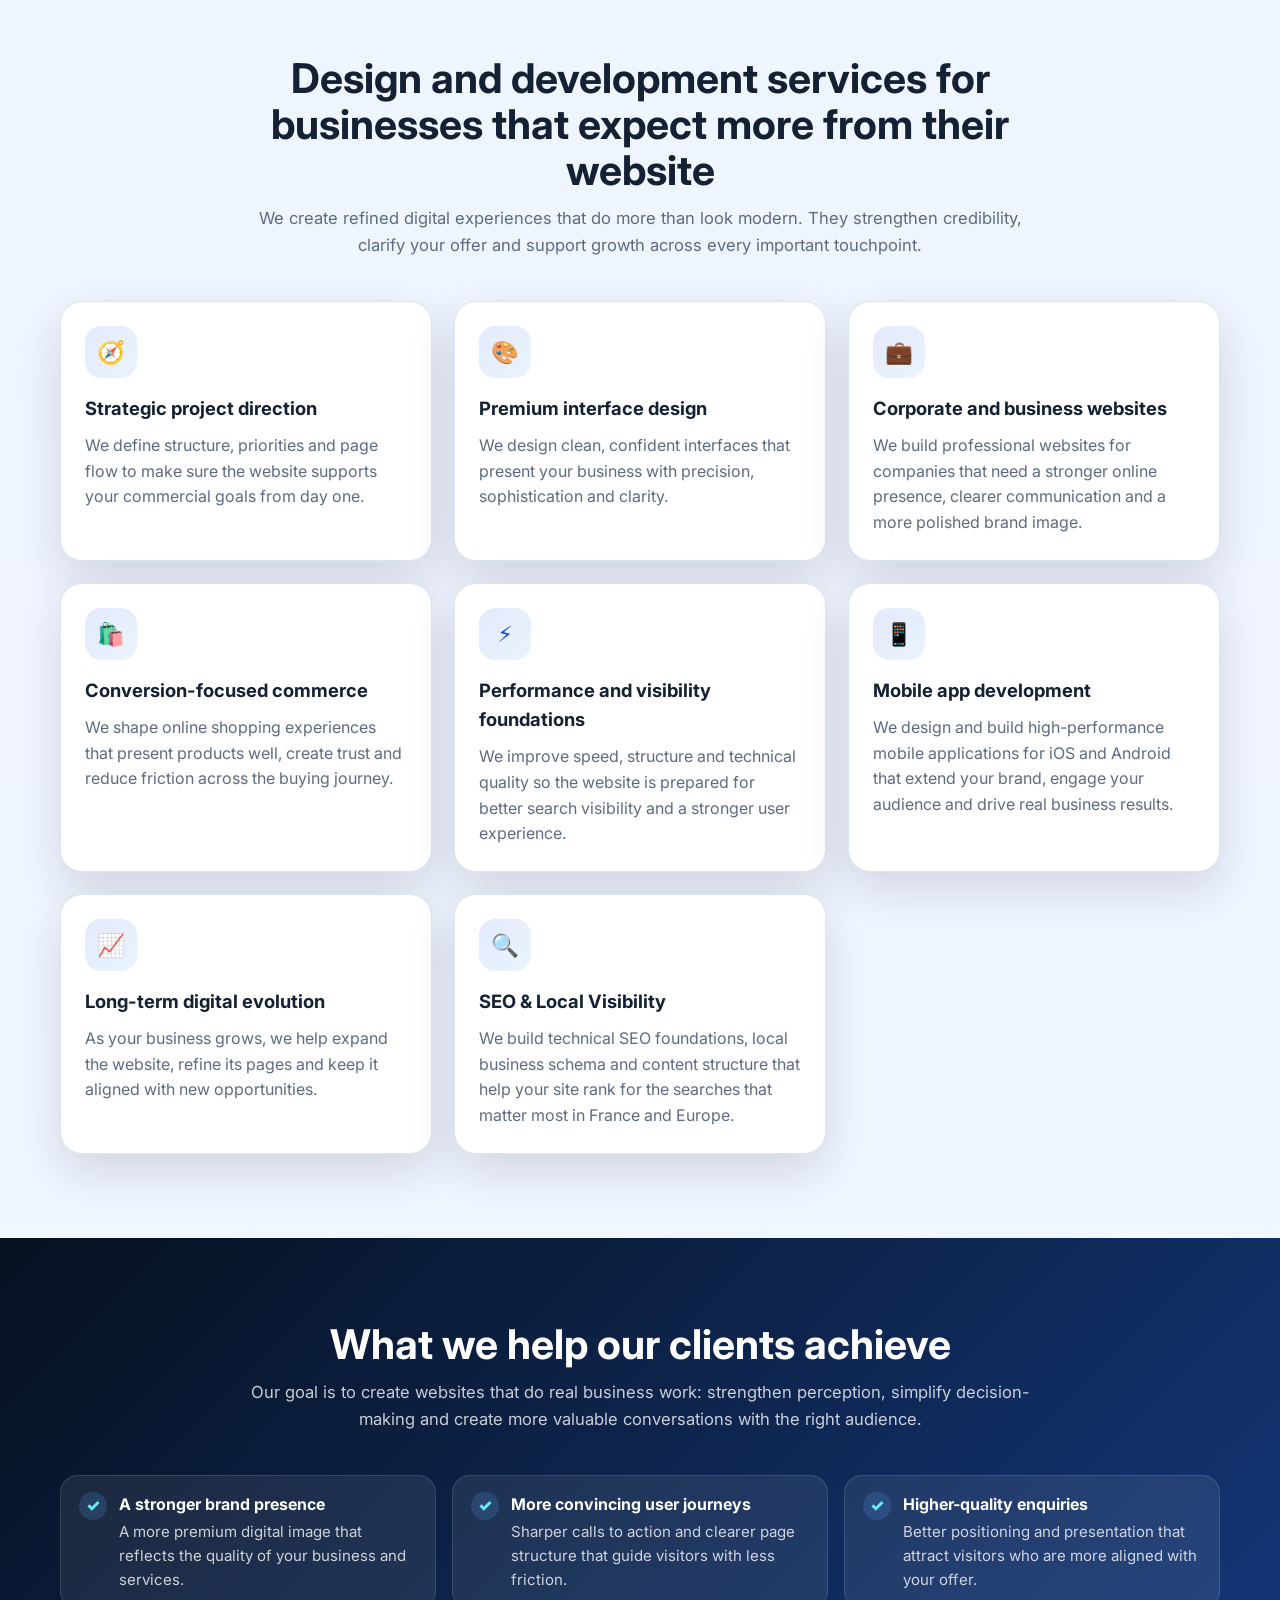
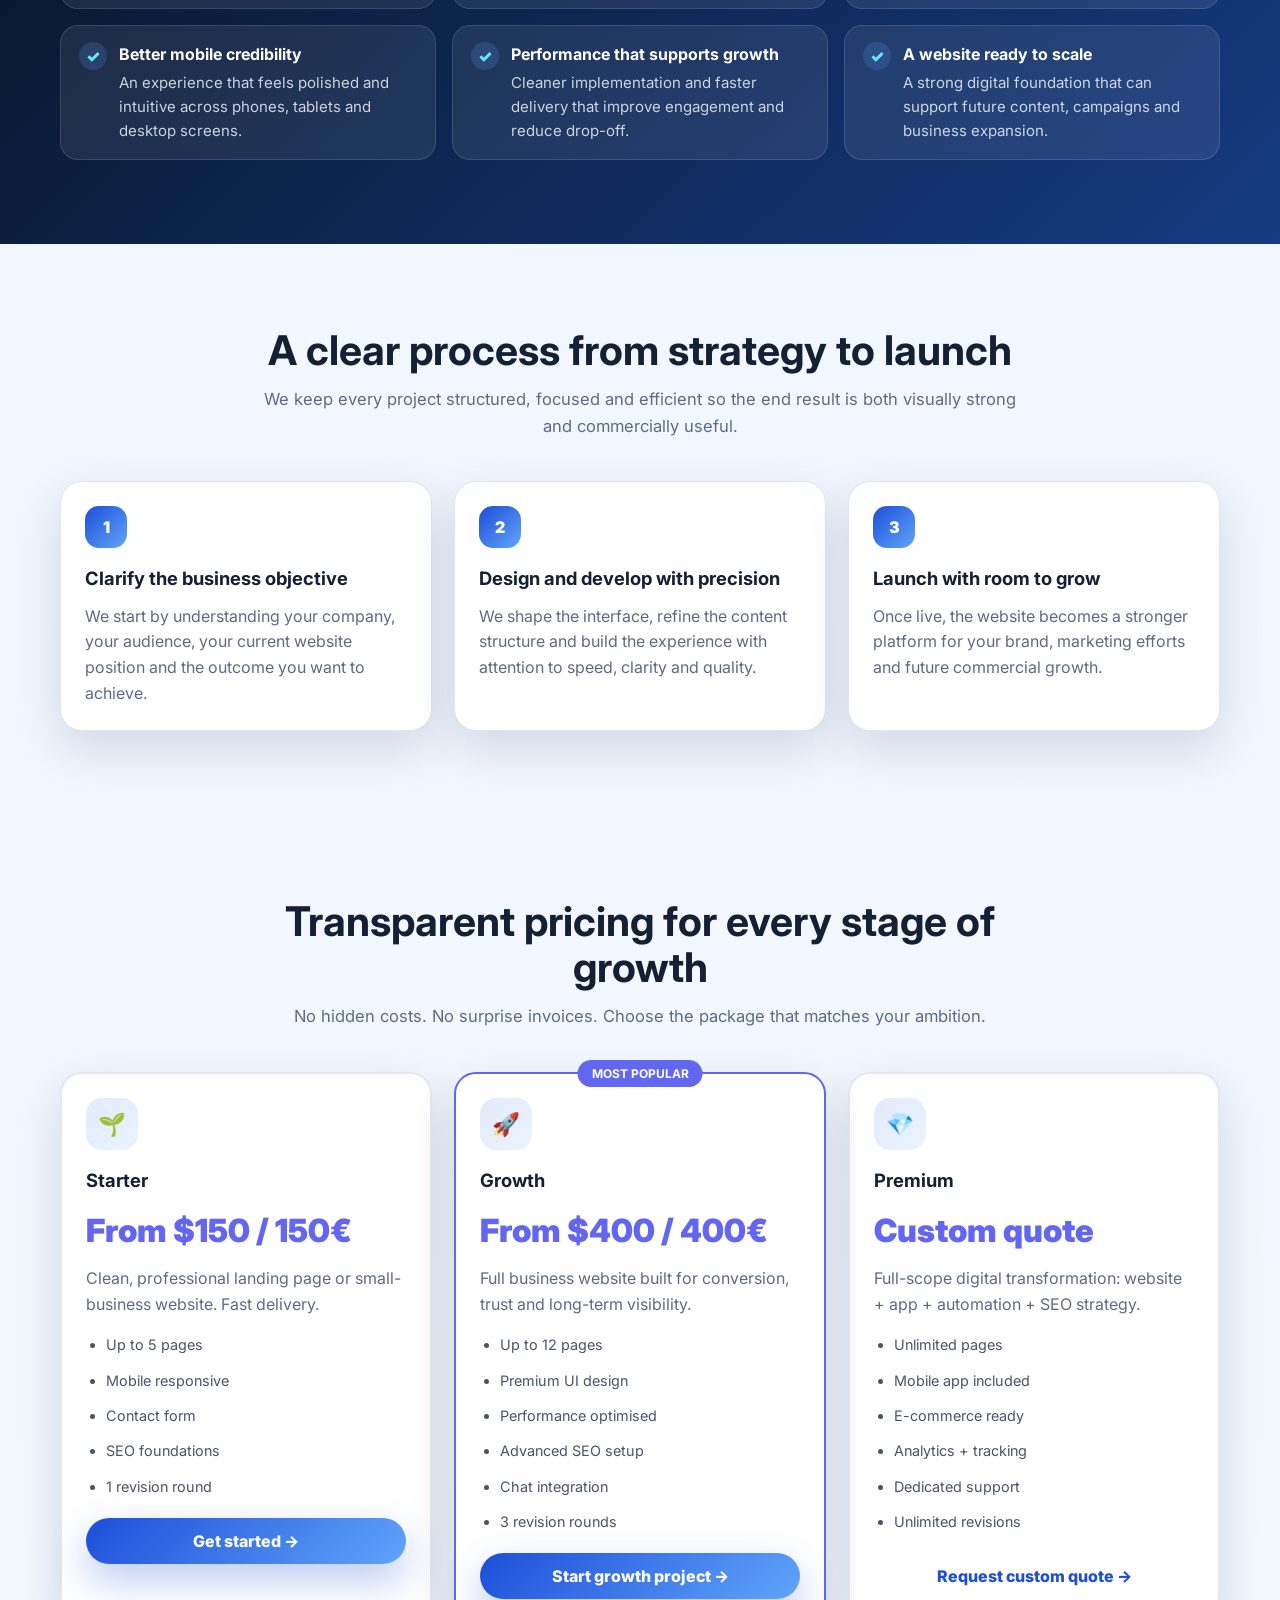
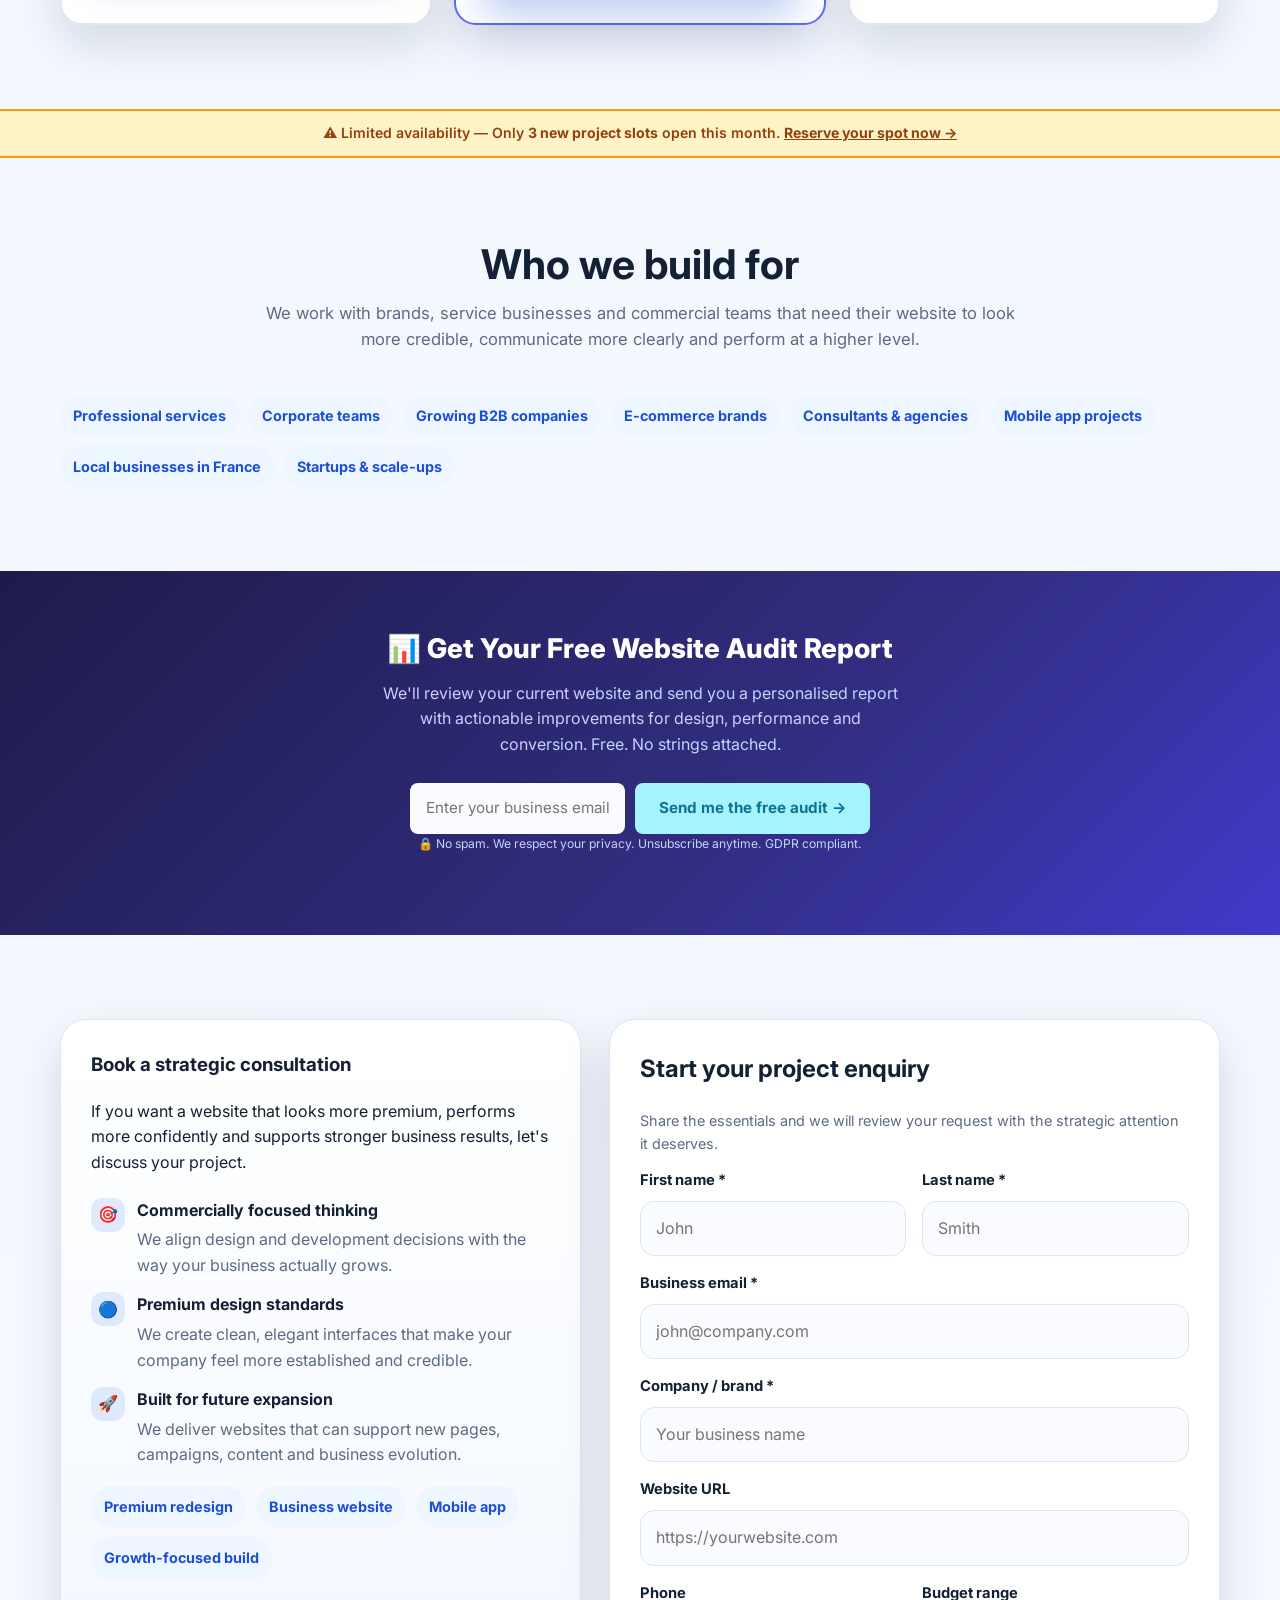
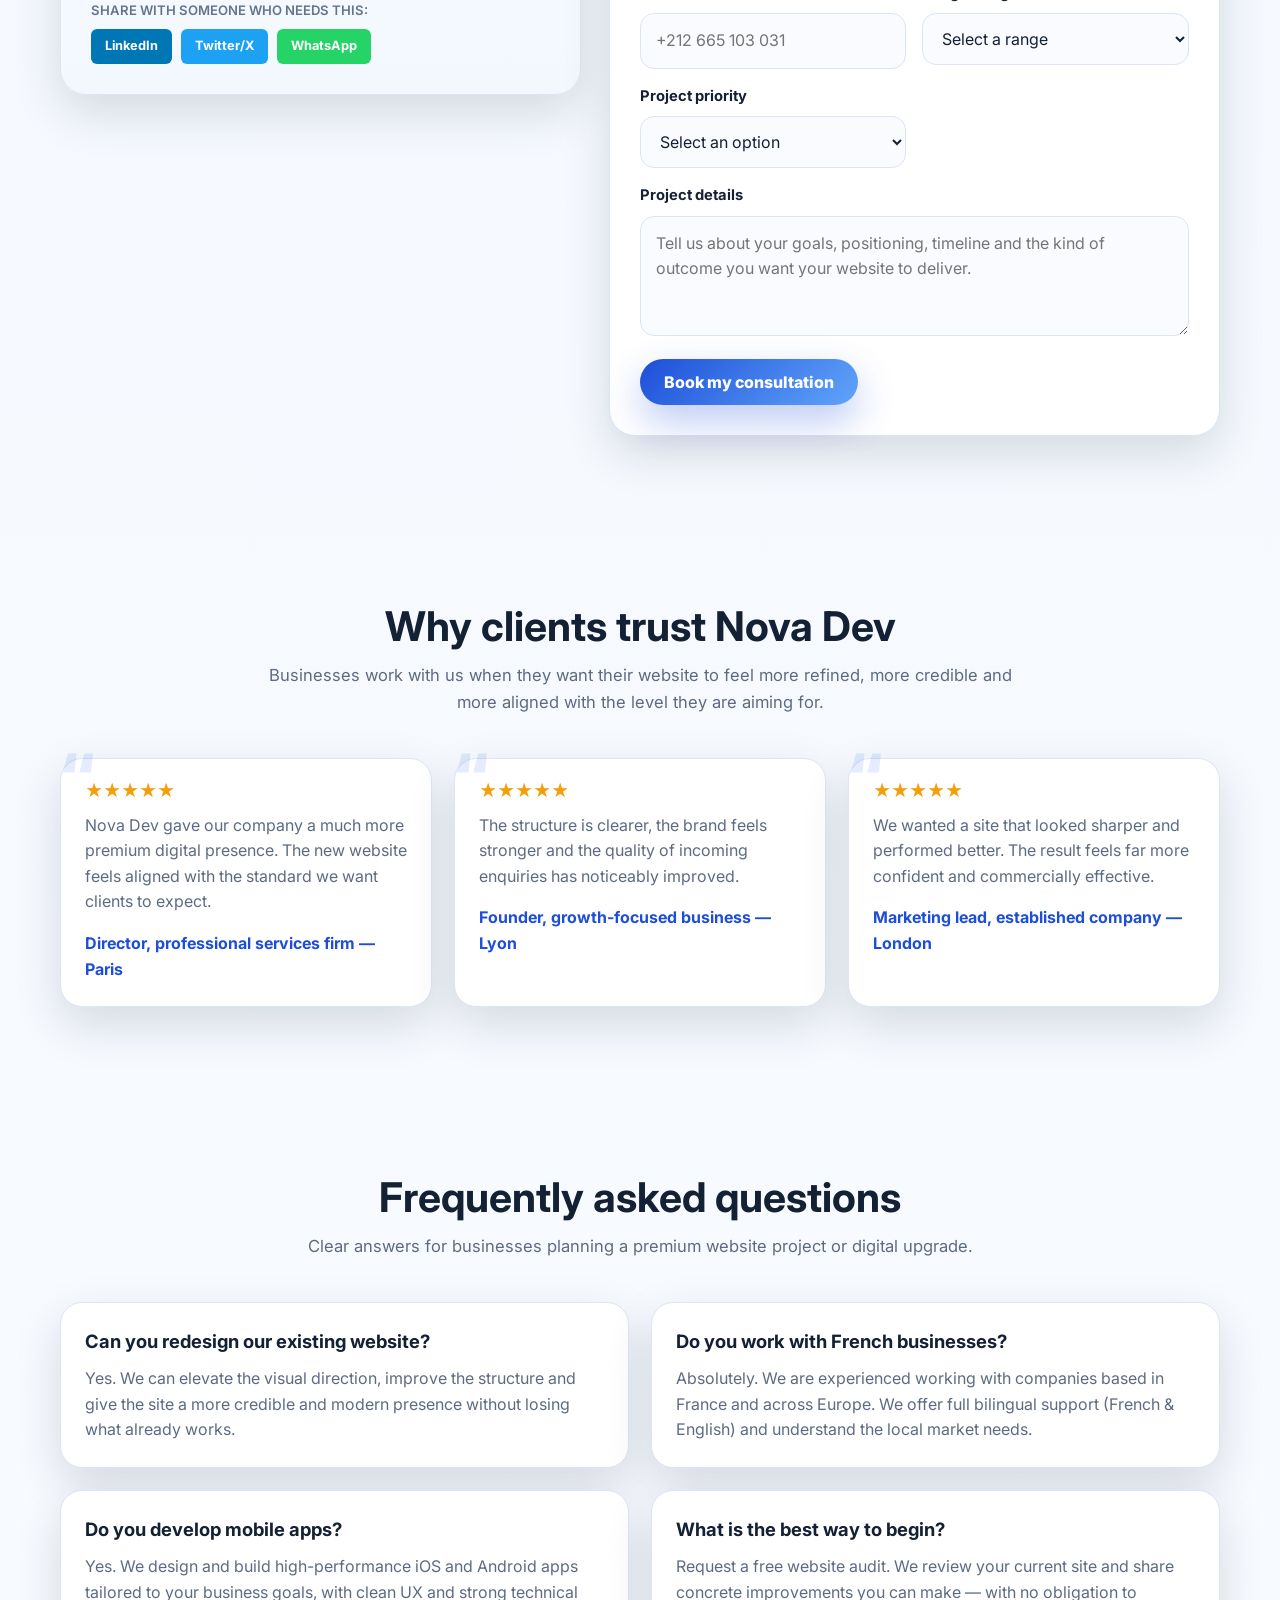
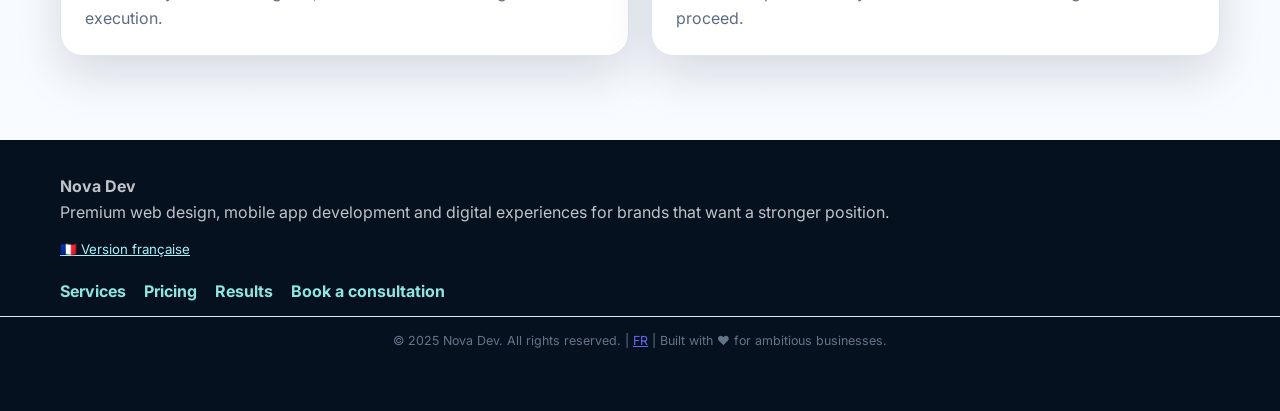
==== commit 21cb413d: "fix: correct Starter $150 and Growth $400 pricing display" ====
--- a/index.html
+++ b/index.html
@@ -39,7 +39,7 @@
   <!-- <script async src="https://YOUR_UMAMI_DOMAIN.vercel.app/script.js" data-website-id="YOUR_UMAMI_WEBSITE_ID"></script> -->
 
   <!-- Google Search Console Verification -->
-  <meta name="google-site-verification" content="GOOGLE_VERIFICATION_CODE_EN" />
+  <meta name="google-site-verification" content="googleb5501170ce1e3a62" />
   <!-- Bing / Microsoft Webmaster Verification -->
   <meta name="msvalidate.01" content="BING_VERIFICATION_CODE_EN" />
   <!-- Yandex Webmaster Verification -->
@@ -525,7 +525,7 @@
         <article class="card" style="border:2px solid #e2e8f0;">
           <div class="icon">🌱</div>
           <h3>Starter</h3>
-          <p style="font-size:2rem;font-weight:900;color:#6366f1;margin:10px 0;">From €990</p>
+          <p style="font-size:2rem;font-weight:900;color:#6366f1;margin:10px 0;">From $150 / 150€</p>
           <p>Clean, professional landing page or small-business website. Fast delivery.</p>
           <ul style="text-align:left;margin:14px 0 18px;padding-left:20px;font-size:.9rem;color:#475569;line-height:1.9;">
             <li>Up to 5 pages</li>
@@ -540,7 +540,7 @@
           <div style="position:absolute;top:-14px;left:50%;transform:translateX(-50%);background:#6366f1;color:#fff;font-size:.75rem;font-weight:700;padding:4px 14px;border-radius:20px;">MOST POPULAR</div>
           <div class="icon">🚀</div>
           <h3>Growth</h3>
-          <p style="font-size:2rem;font-weight:900;color:#6366f1;margin:10px 0;">From €2,500</p>
+          <p style="font-size:2rem;font-weight:900;color:#6366f1;margin:10px 0;">From $400 / 400€</p>
           <p>Full business website built for conversion, trust and long-term visibility.</p>
           <ul style="text-align:left;margin:14px 0 18px;padding-left:20px;font-size:.9rem;color:#475569;line-height:1.9;">
             <li>Up to 12 pages</li>
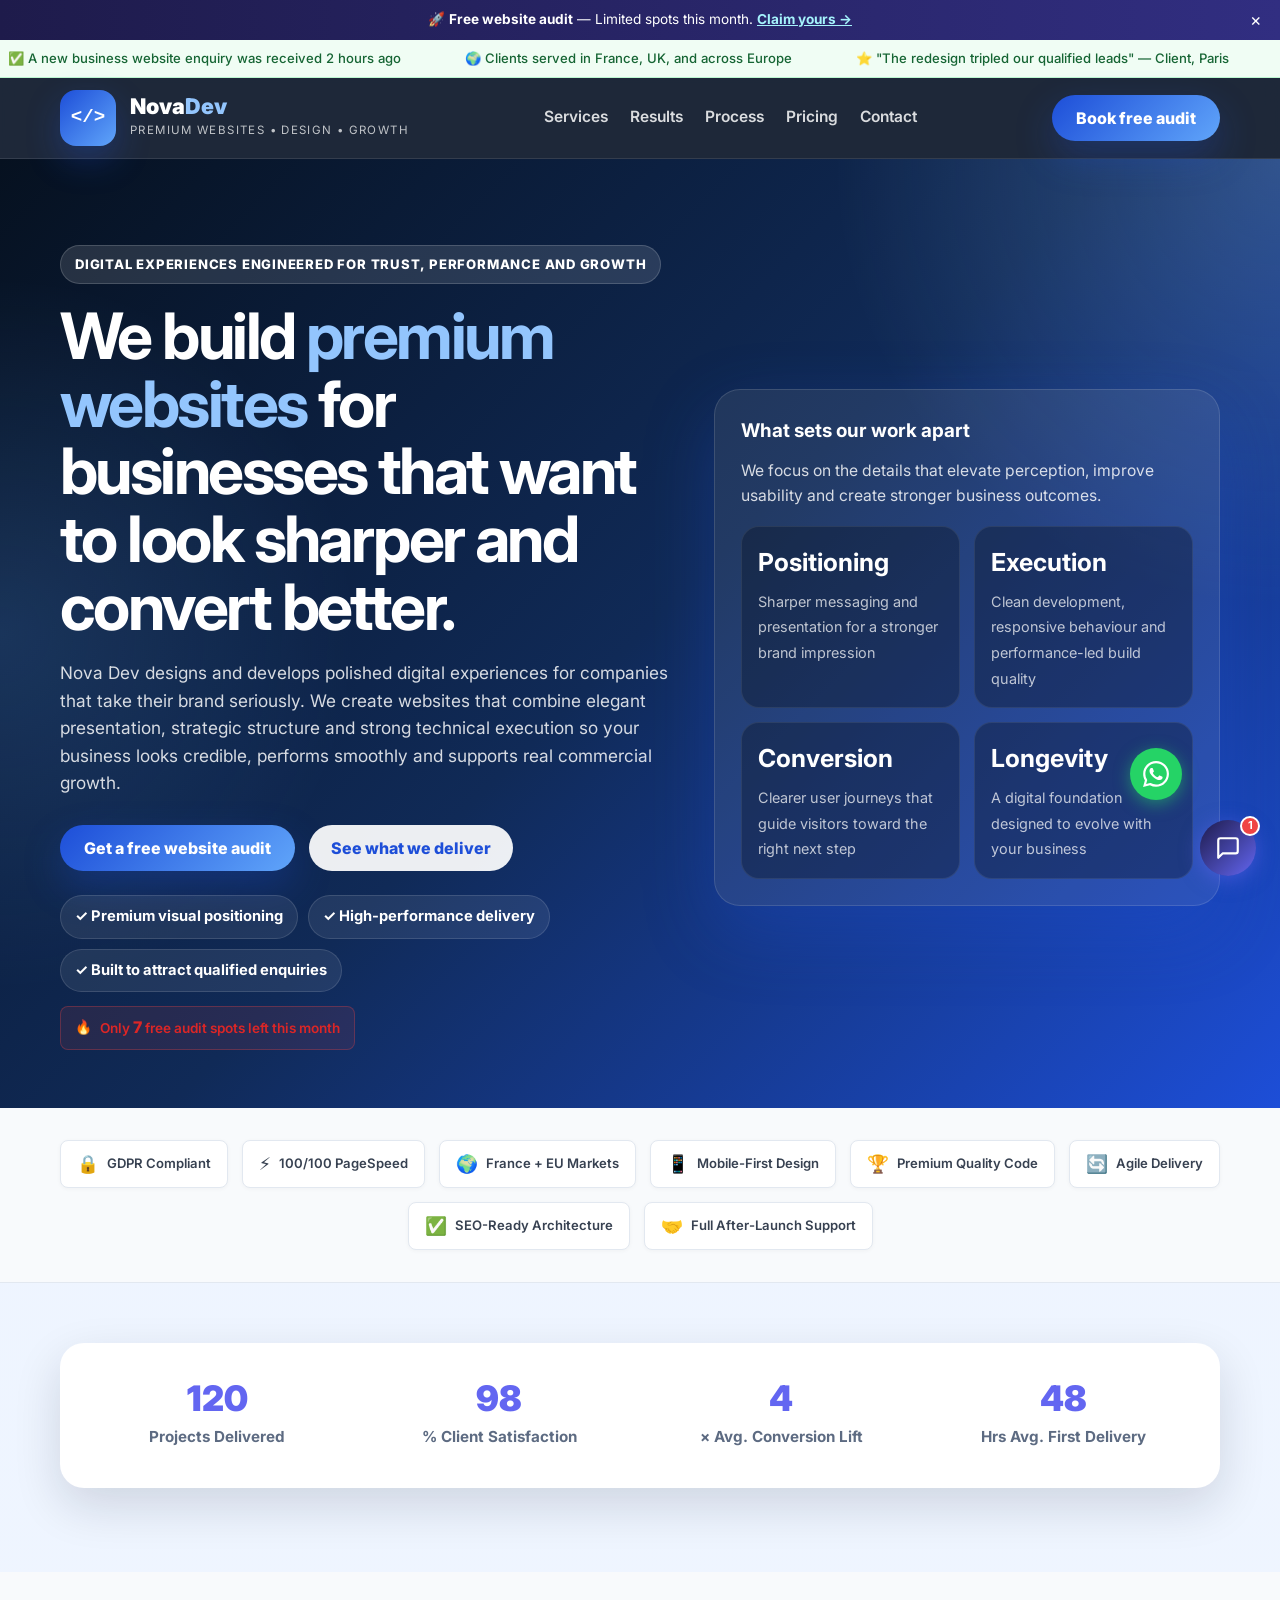
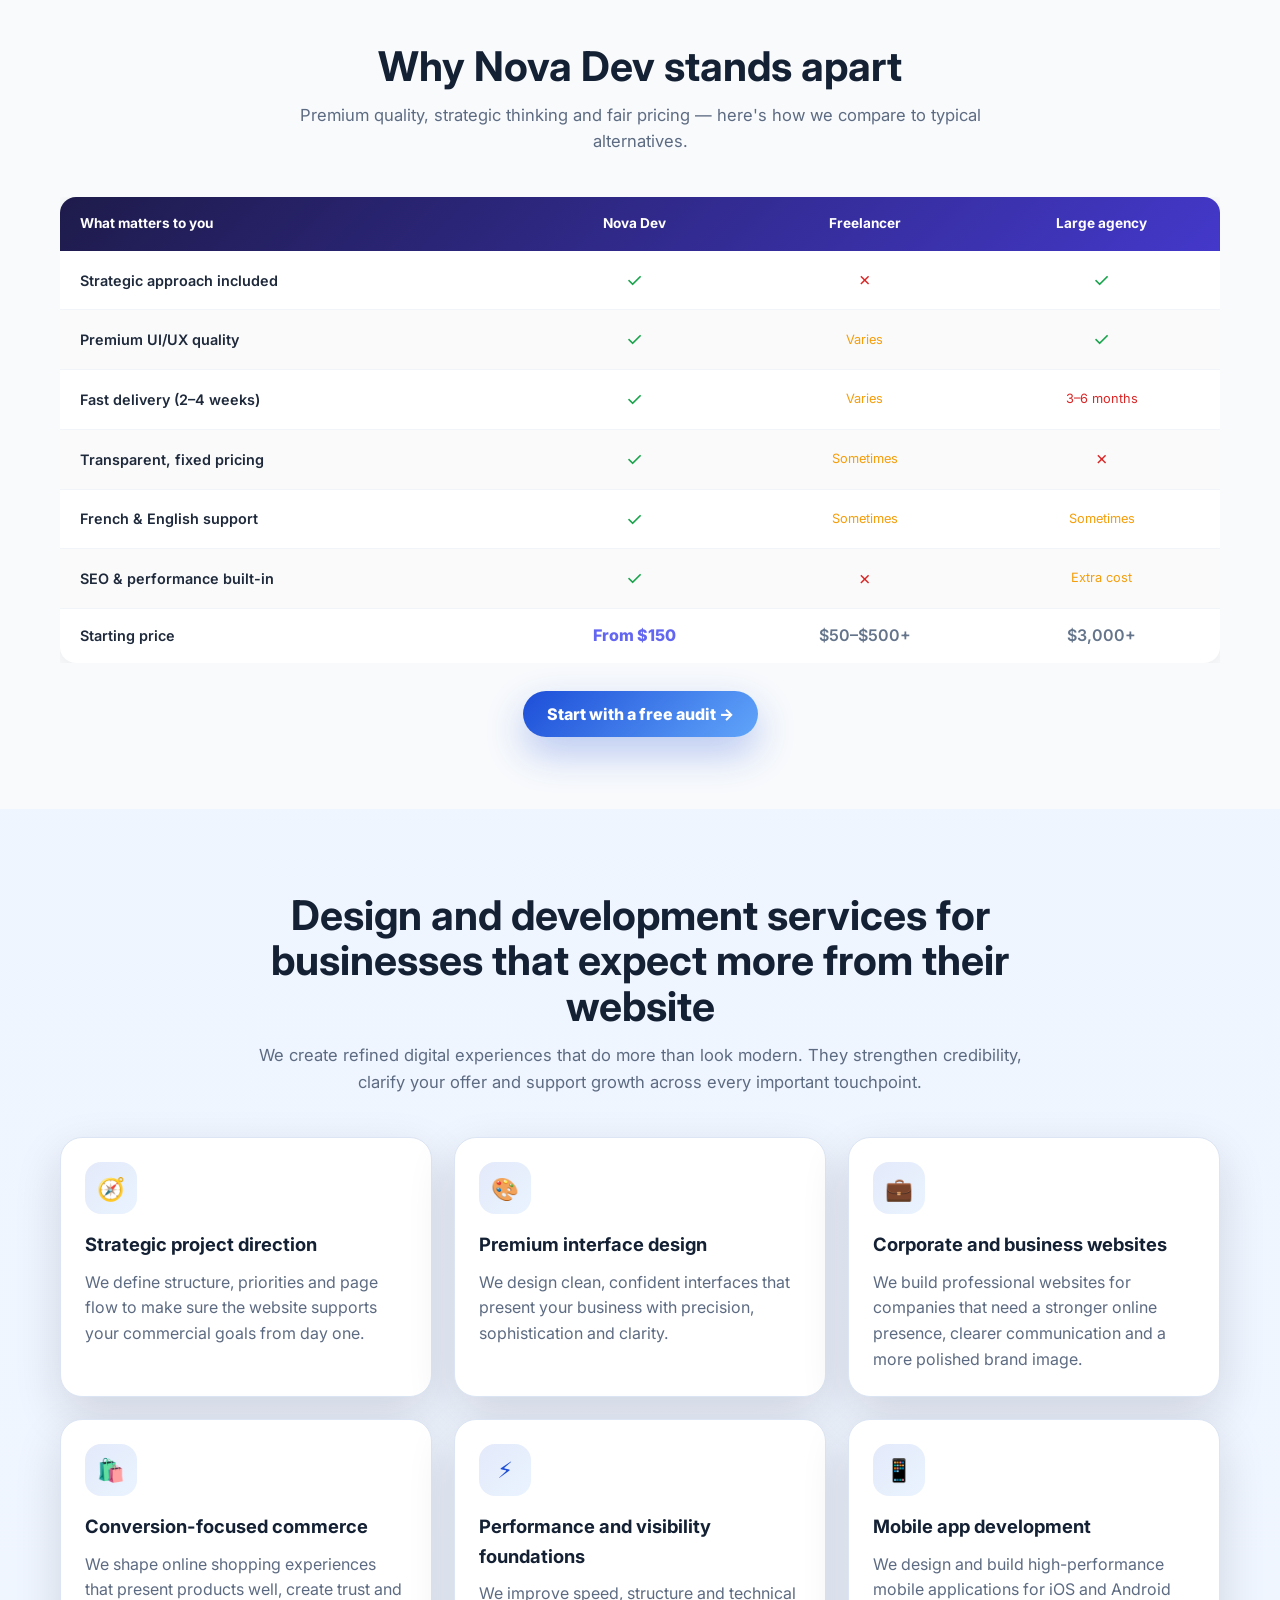
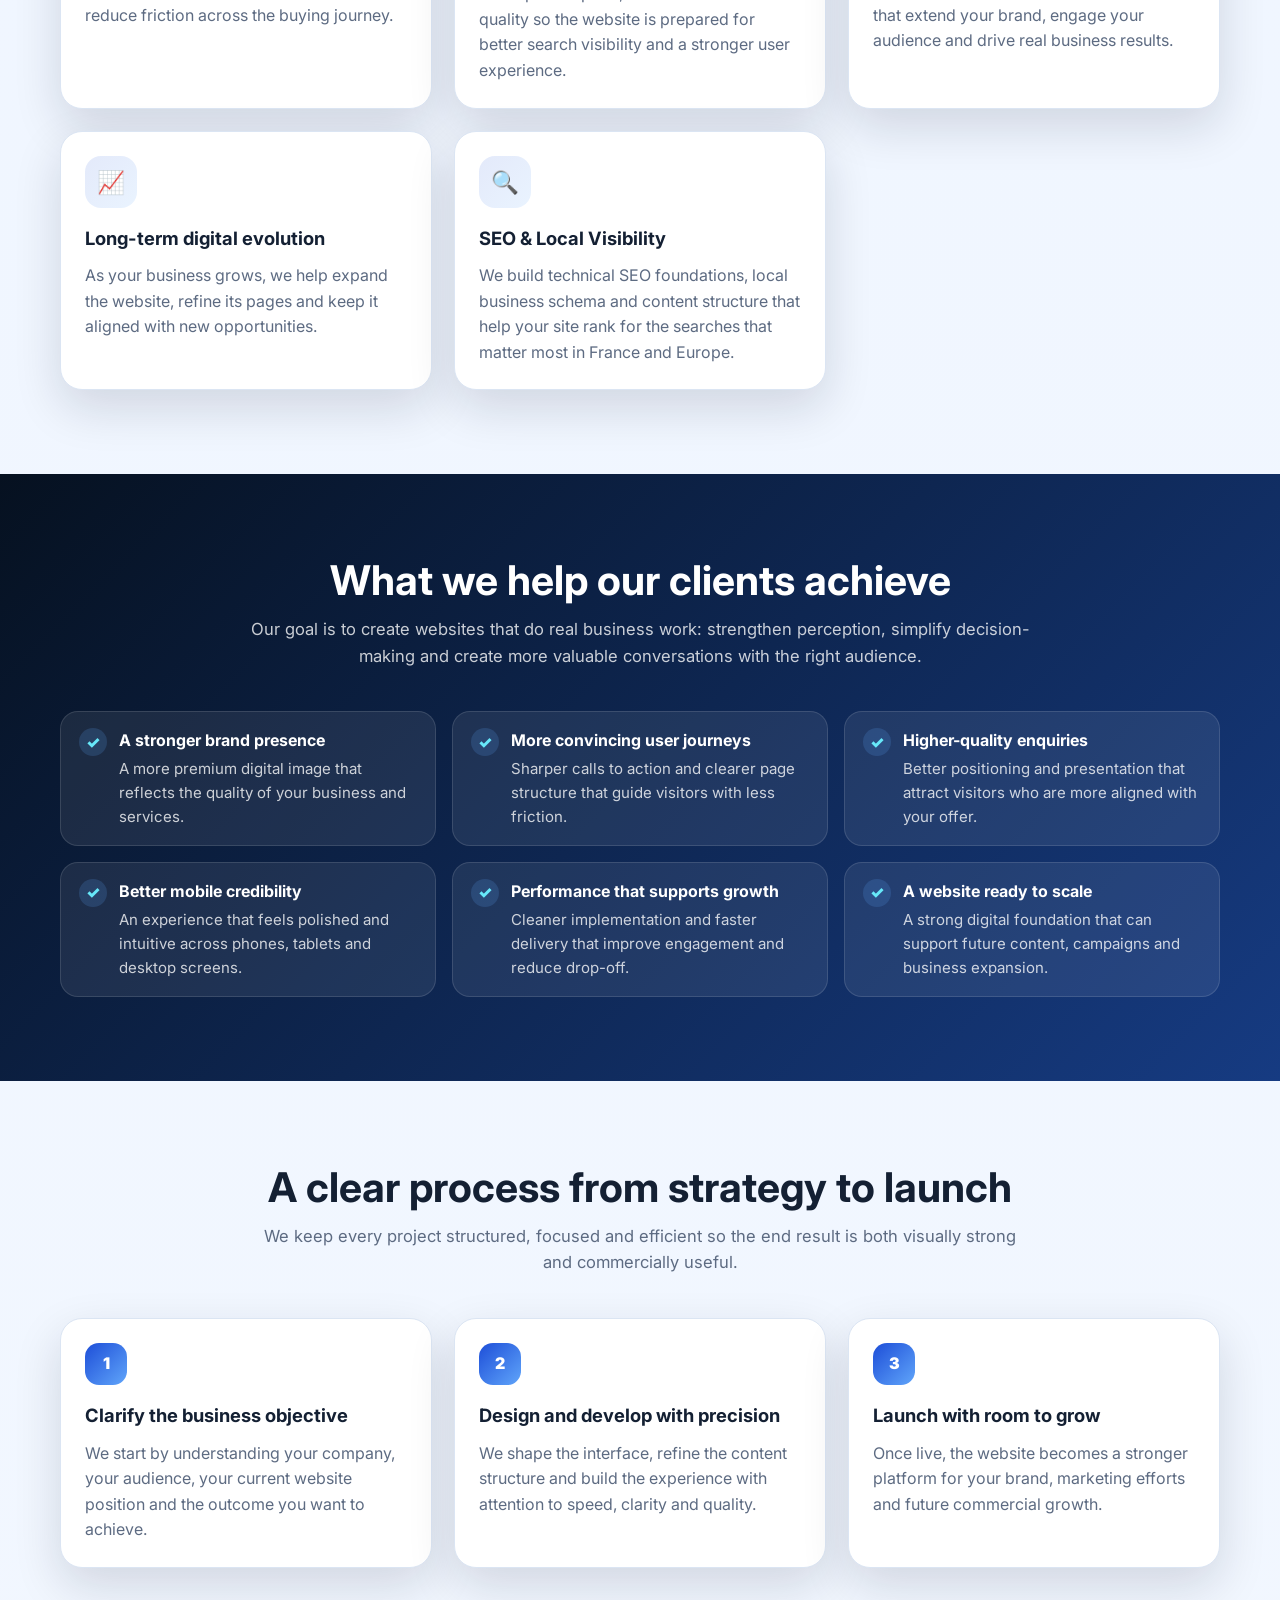
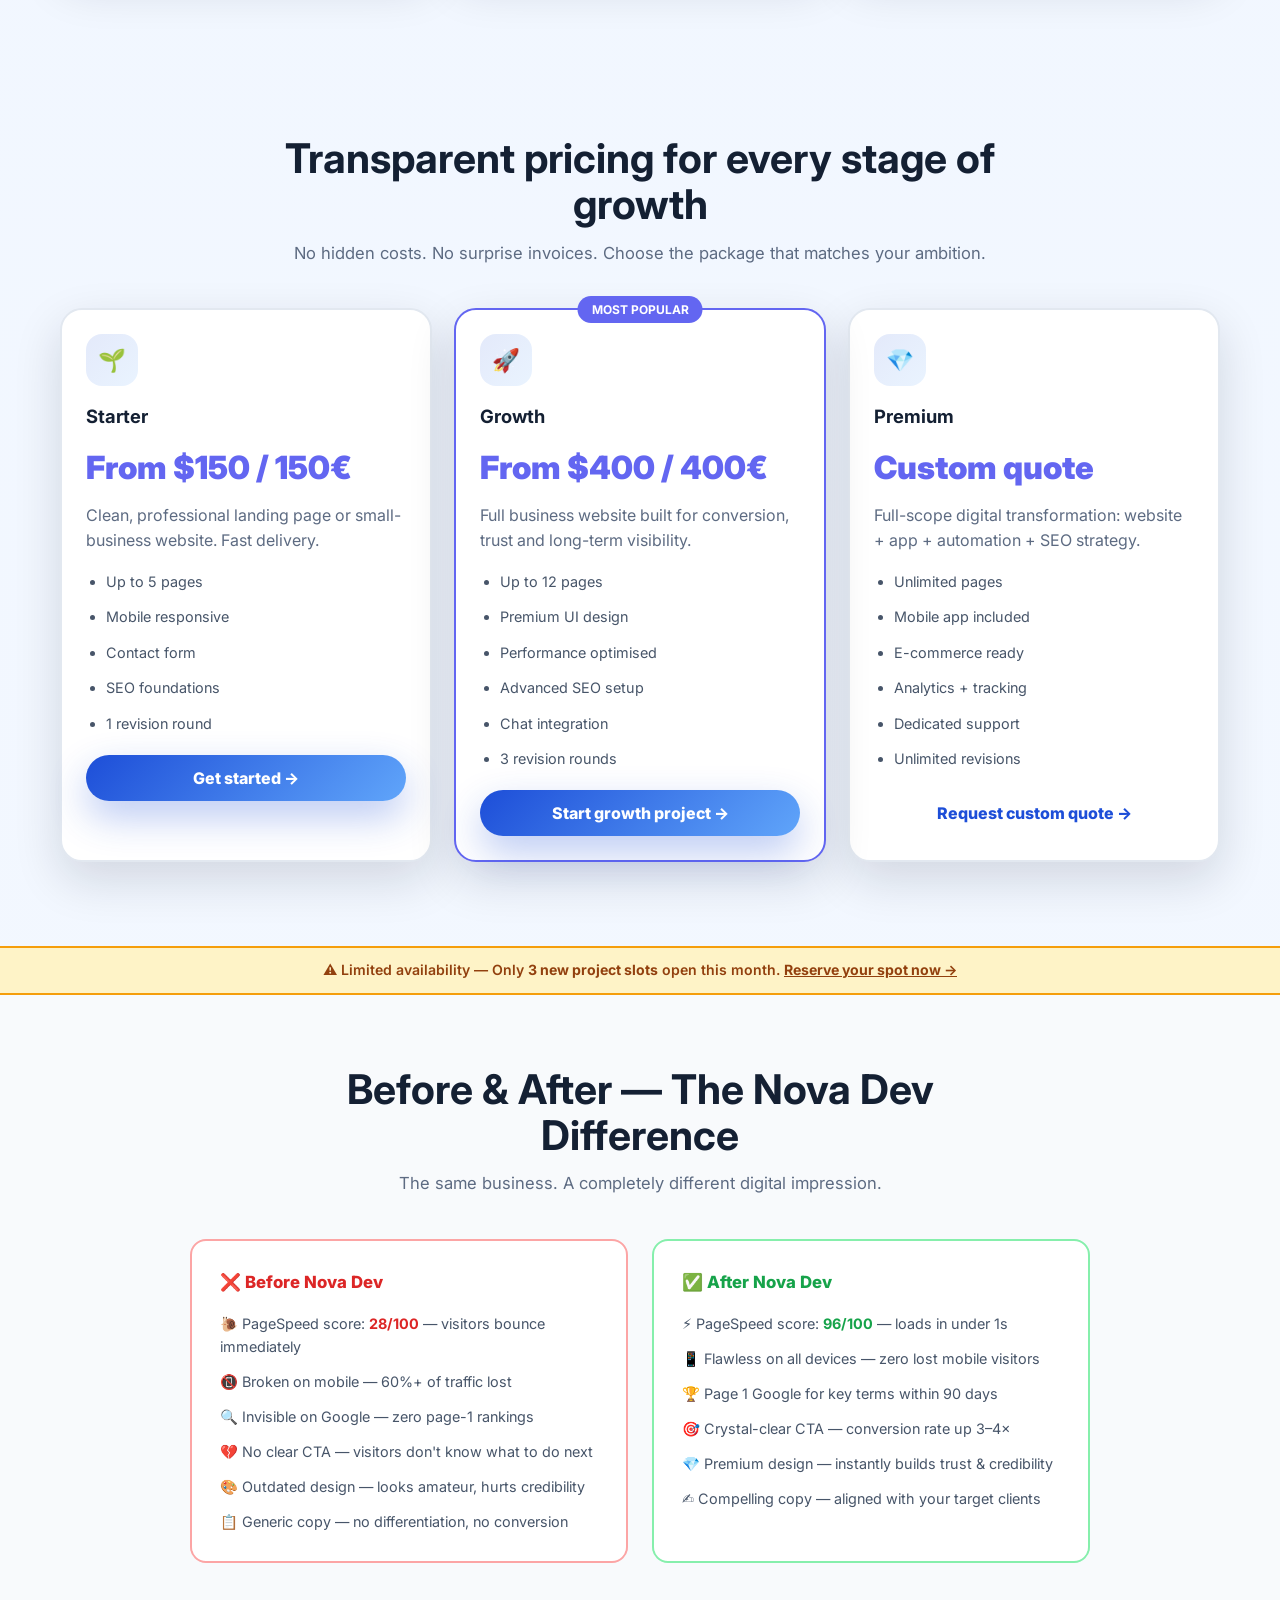
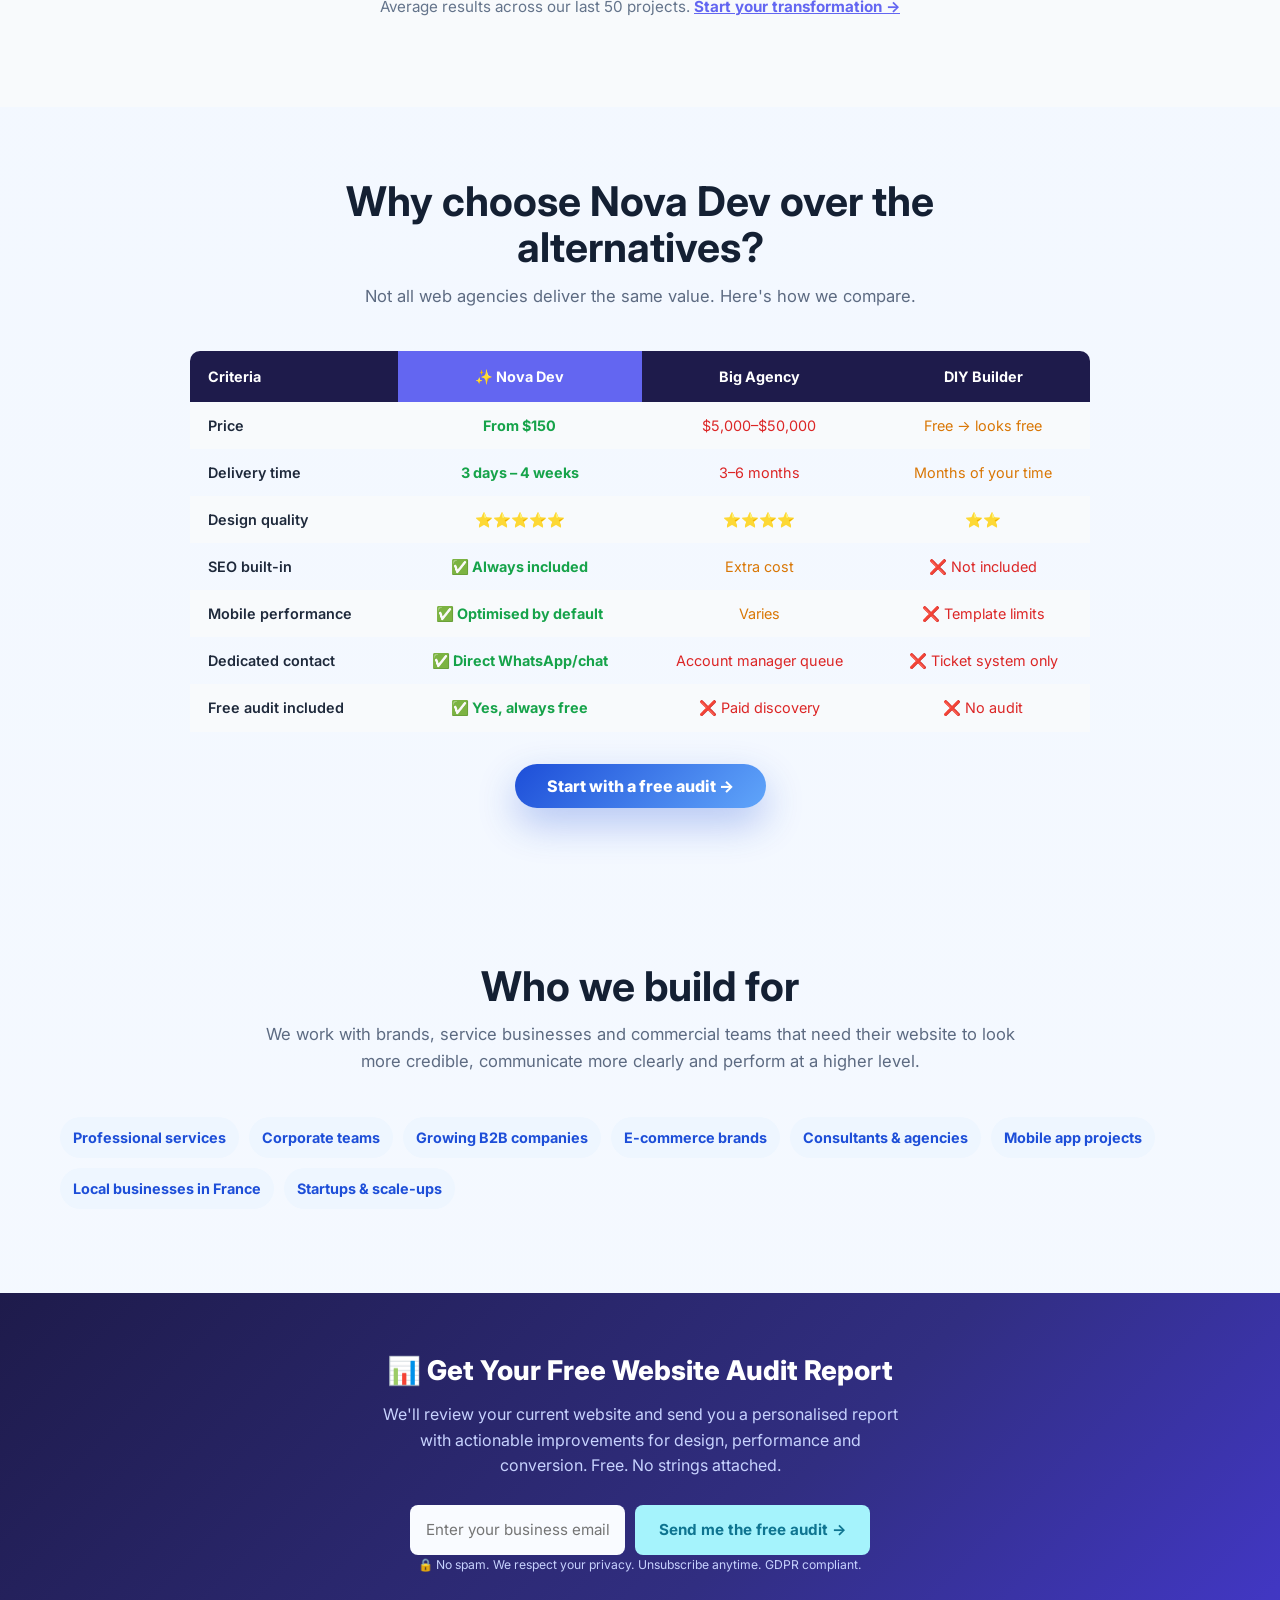
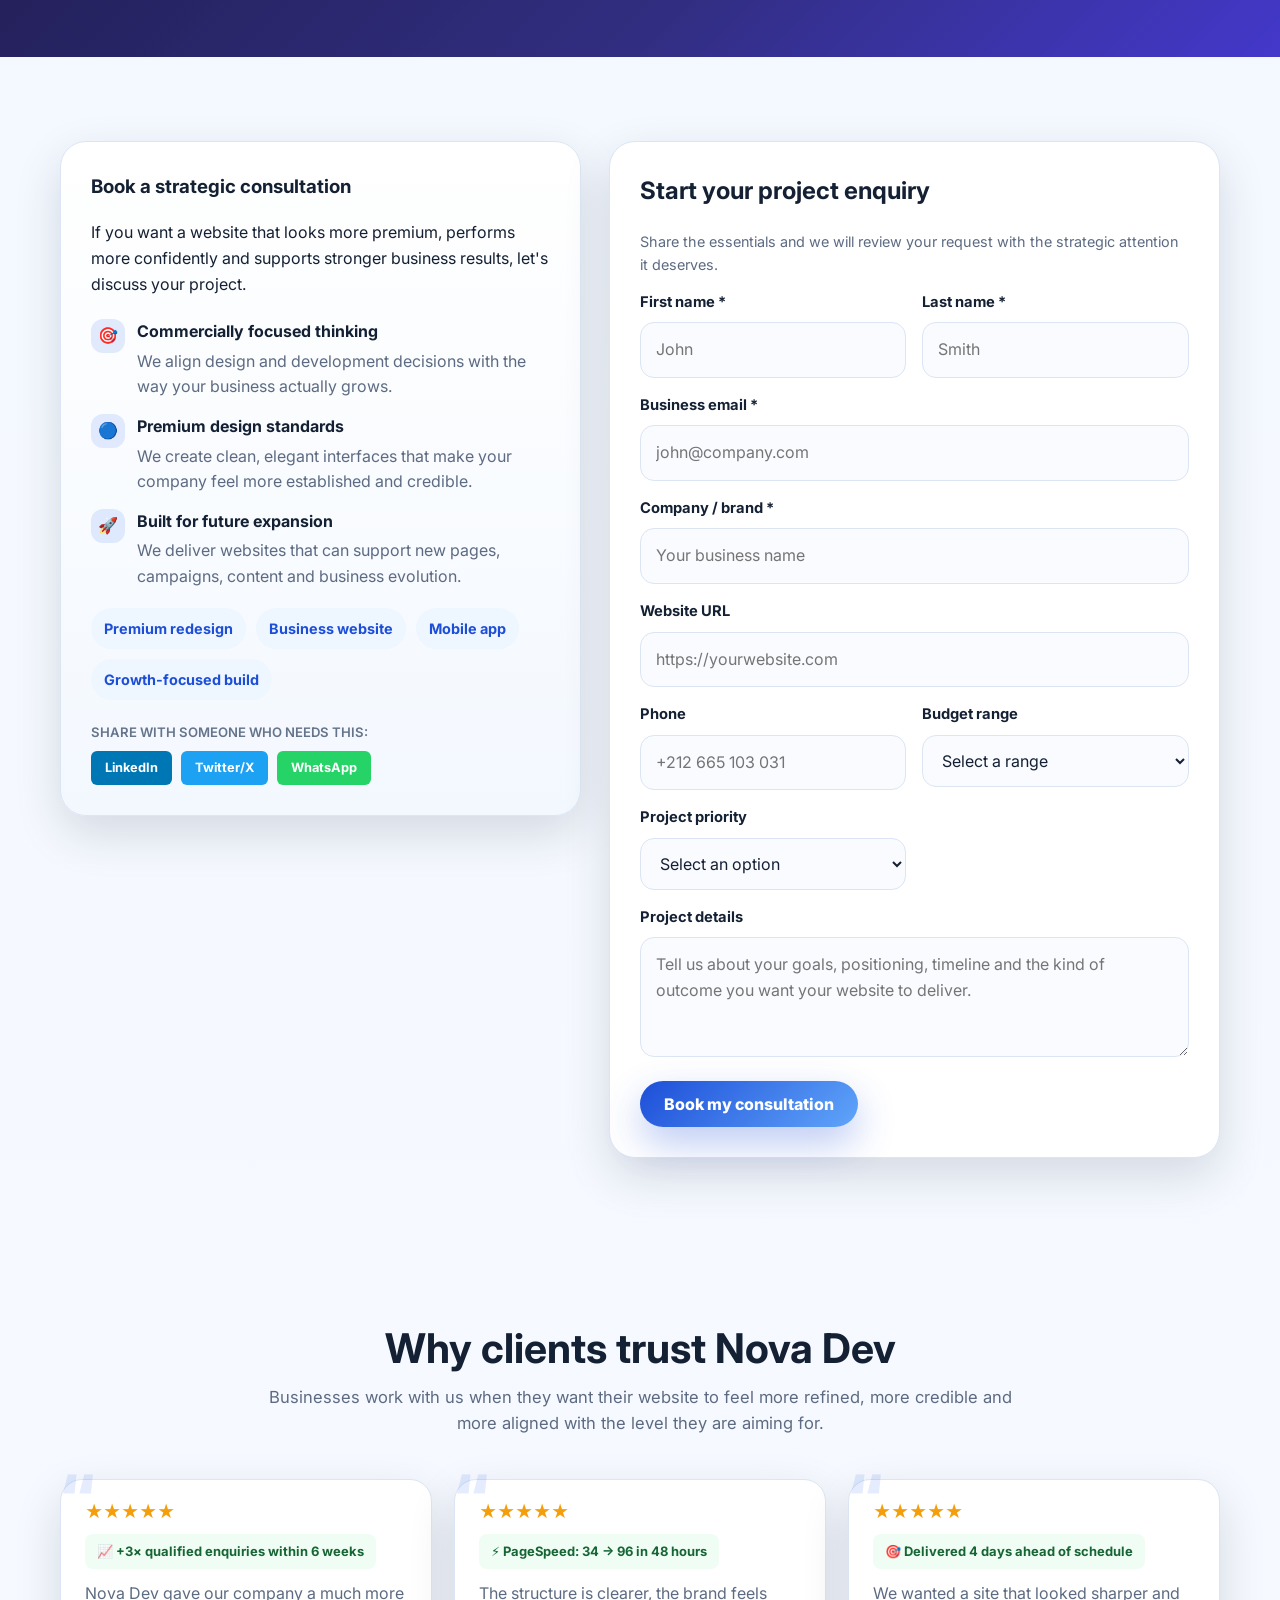
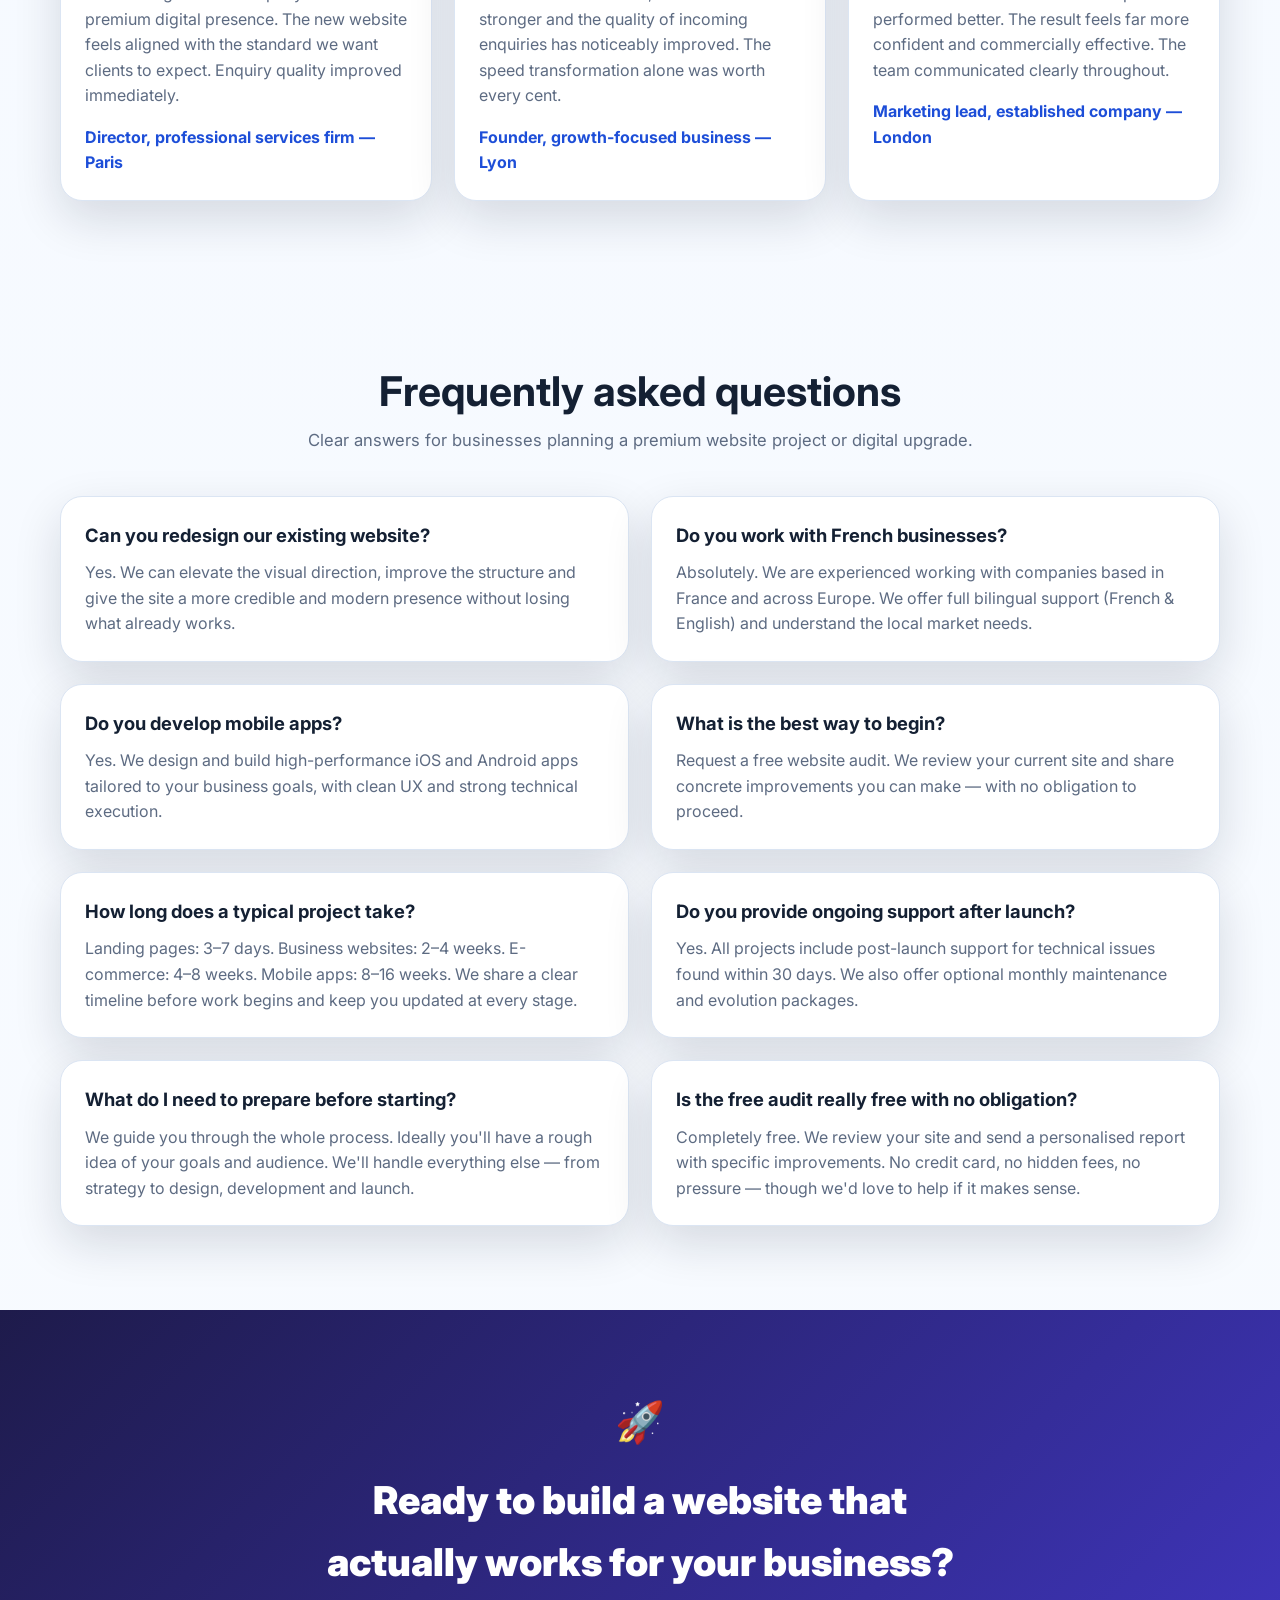
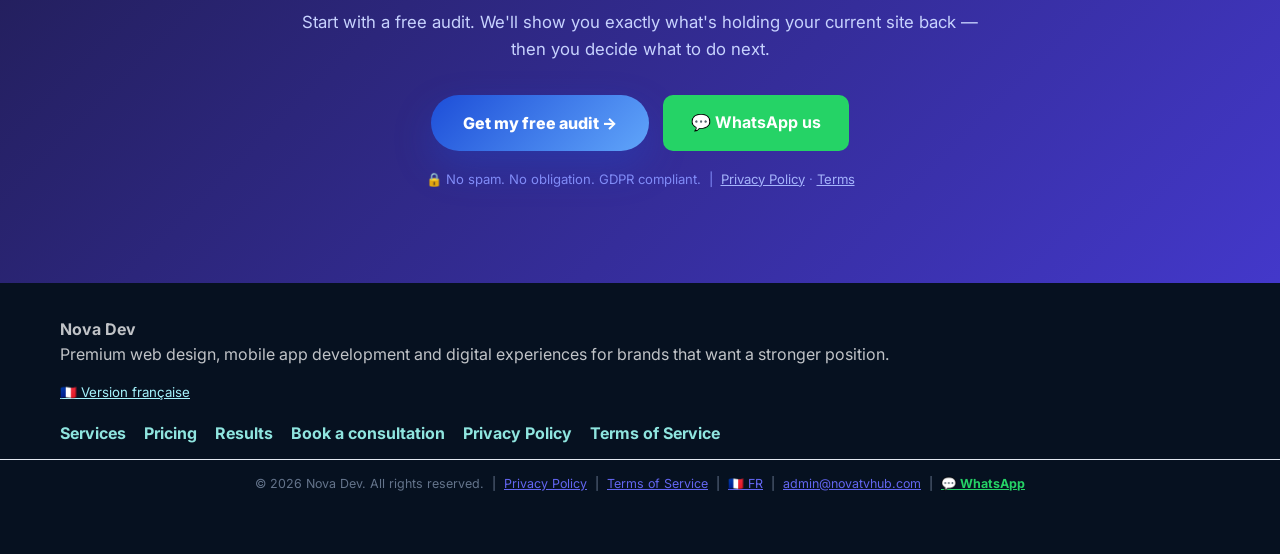
==== commit 98670a94: "fix: repair chat icon conflict, add legal pages, enhance landing page - Hide static #ai-chat-bubble " ====
--- a/index.html
+++ b/index.html
@@ -272,9 +272,11 @@
     #exit-close { position:absolute; top:14px; right:16px; background:none; border:none; font-size:1.4rem; cursor:pointer; color:#94a3b8; }
 
     /* ── Floating WhatsApp button ── */
-    #wa-float { position:fixed; bottom:100px; right:24px; z-index:8000; background:#25D366; color:#fff; border-radius:50%; width:52px; height:52px; display:flex; align-items:center; justify-content:center; box-shadow:0 4px 16px rgba(37,211,102,.5); text-decoration:none; animation:pulse 2s infinite; }
+    #wa-float { position:fixed; bottom:100px; right:98px; z-index:8000; background:#25D366; color:#fff; border-radius:50%; width:52px; height:52px; display:flex; align-items:center; justify-content:center; box-shadow:0 4px 16px rgba(37,211,102,.5); text-decoration:none; animation:pulse 2s infinite; }
     @keyframes pulse { 0%,100%{box-shadow:0 4px 16px rgba(37,211,102,.5)} 50%{box-shadow:0 4px 28px rgba(37,211,102,.8)} }
     #wa-float svg { width:26px; height:26px; }
+    /* ── Hide old static chat bubble (replaced by chat.js injection) ── */
+    #ai-chat-bubble, #ai-chat-window { display:none !important; }
 
     /* ── Lead magnet / newsletter strip ── */
     .lead-strip { background:linear-gradient(135deg,#1e1b4b 0%,#312e81 60%,#4338ca 100%); color:#fff; padding:56px 20px; text-align:center; }
@@ -299,6 +301,11 @@
 
     /* ── Urgency bar ── */
     .urgency-bar { background:#fef3c7; border-top:2px solid #f59e0b; border-bottom:2px solid #f59e0b; padding:11px; text-align:center; font-size:.88rem; font-weight:600; color:#92400e; }
+
+    /* ── Sticky mobile CTA bar ── */
+    #mobile-cta-bar { display:none; position:fixed; bottom:0; left:0; right:0; z-index:7500; background:#6366f1; color:#fff; padding:12px 16px; text-align:center; font-weight:700; font-size:.9rem; box-shadow:0 -4px 16px rgba(0,0,0,.15); }
+    #mobile-cta-bar a { color:#fff; text-decoration:none; }
+    @media (max-width:640px) { #mobile-cta-bar { display:block; } }
 
     /* ── Popunder lead form ── */
     #lead-popup { display:none; position:fixed; bottom:80px; left:20px; z-index:7000; background:#fff; border-radius:14px; padding:22px 24px; max-width:300px; box-shadow:0 8px 32px rgba(0,0,0,.18); border-top:4px solid #6366f1; }
@@ -417,6 +424,38 @@
     </div>
   </section>
 
+  <!-- ── COMPARISON TABLE ── -->
+  <section style="background:#f8fafc;padding:72px 0;">
+    <div class="container">
+      <div class="section-head">
+        <h2>Why Nova Dev stands apart</h2>
+        <p>Premium quality, strategic thinking and fair pricing — here's how we compare to typical alternatives.</p>
+      </div>
+      <div style="overflow-x:auto;margin-top:20px;">
+        <table style="width:100%;border-collapse:collapse;background:#fff;border-radius:16px;overflow:hidden;box-shadow:0 2px 20px rgba(0,0,0,.07);">
+          <thead>
+            <tr style="background:linear-gradient(135deg,#1e1b4b,#4338ca);color:#fff;">
+              <th style="padding:16px 20px;text-align:left;font-size:.85rem;font-weight:700;width:40%;">What matters to you</th>
+              <th style="padding:16px 20px;text-align:center;font-size:.85rem;font-weight:700;">Nova Dev</th>
+              <th style="padding:16px 20px;text-align:center;font-size:.85rem;font-weight:700;">Freelancer</th>
+              <th style="padding:16px 20px;text-align:center;font-size:.85rem;font-weight:700;">Large agency</th>
+            </tr>
+          </thead>
+          <tbody>
+            <tr style="border-bottom:1px solid #f1f5f9;"><td style="padding:14px 20px;font-weight:600;color:#1e293b;font-size:.9rem;">Strategic approach included</td><td style="padding:14px 20px;text-align:center;color:#16a34a;font-size:1.2rem;">✓</td><td style="padding:14px 20px;text-align:center;color:#dc2626;font-size:1.1rem;">✗</td><td style="padding:14px 20px;text-align:center;color:#16a34a;font-size:1.2rem;">✓</td></tr>
+            <tr style="border-bottom:1px solid #f1f5f9;background:#fafafa;"><td style="padding:14px 20px;font-weight:600;color:#1e293b;font-size:.9rem;">Premium UI/UX quality</td><td style="padding:14px 20px;text-align:center;color:#16a34a;font-size:1.2rem;">✓</td><td style="padding:14px 20px;text-align:center;color:#f59e0b;font-size:.8rem;">Varies</td><td style="padding:14px 20px;text-align:center;color:#16a34a;font-size:1.2rem;">✓</td></tr>
+            <tr style="border-bottom:1px solid #f1f5f9;"><td style="padding:14px 20px;font-weight:600;color:#1e293b;font-size:.9rem;">Fast delivery (2–4 weeks)</td><td style="padding:14px 20px;text-align:center;color:#16a34a;font-size:1.2rem;">✓</td><td style="padding:14px 20px;text-align:center;color:#f59e0b;font-size:.8rem;">Varies</td><td style="padding:14px 20px;text-align:center;color:#dc2626;font-size:.8rem;">3–6 months</td></tr>
+            <tr style="border-bottom:1px solid #f1f5f9;background:#fafafa;"><td style="padding:14px 20px;font-weight:600;color:#1e293b;font-size:.9rem;">Transparent, fixed pricing</td><td style="padding:14px 20px;text-align:center;color:#16a34a;font-size:1.2rem;">✓</td><td style="padding:14px 20px;text-align:center;color:#f59e0b;font-size:.8rem;">Sometimes</td><td style="padding:14px 20px;text-align:center;color:#dc2626;font-size:1.1rem;">✗</td></tr>
+            <tr style="border-bottom:1px solid #f1f5f9;"><td style="padding:14px 20px;font-weight:600;color:#1e293b;font-size:.9rem;">French &amp; English support</td><td style="padding:14px 20px;text-align:center;color:#16a34a;font-size:1.2rem;">✓</td><td style="padding:14px 20px;text-align:center;color:#f59e0b;font-size:.8rem;">Sometimes</td><td style="padding:14px 20px;text-align:center;color:#f59e0b;font-size:.8rem;">Sometimes</td></tr>
+            <tr style="border-bottom:1px solid #f1f5f9;background:#fafafa;"><td style="padding:14px 20px;font-weight:600;color:#1e293b;font-size:.9rem;">SEO &amp; performance built-in</td><td style="padding:14px 20px;text-align:center;color:#16a34a;font-size:1.2rem;">✓</td><td style="padding:14px 20px;text-align:center;color:#dc2626;font-size:1.1rem;">✗</td><td style="padding:14px 20px;text-align:center;color:#f59e0b;font-size:.8rem;">Extra cost</td></tr>
+            <tr><td style="padding:14px 20px;font-weight:600;color:#1e293b;font-size:.9rem;">Starting price</td><td style="padding:14px 20px;text-align:center;font-weight:800;color:#6366f1;">From $150</td><td style="padding:14px 20px;text-align:center;font-weight:600;color:#64748b;">$50–$500+</td><td style="padding:14px 20px;text-align:center;font-weight:600;color:#64748b;">$3,000+</td></tr>
+          </tbody>
+        </table>
+      </div>
+      <div style="text-align:center;margin-top:28px;"><a class="btn btn-primary" href="#contact">Start with a free audit →</a></div>
+    </div>
+  </section>
+
   <!-- ── SERVICES ── -->
   <section id="services">
     <div class="container">
@@ -575,6 +614,110 @@
   <div class="urgency-bar">
     ⚠️ Limited availability — Only <strong>3 new project slots</strong> open this month. <a href="#contact" style="color:#92400e;font-weight:700;">Reserve your spot now →</a>
   </div>
+
+  <!-- ── BEFORE / AFTER SHOWCASE ── -->
+  <section style="background:#f8fafc;padding:72px 20px;">
+    <div class="container">
+      <div class="section-head">
+        <h2>Before &amp; After — The Nova Dev Difference</h2>
+        <p>The same business. A completely different digital impression.</p>
+      </div>
+      <div style="display:grid;grid-template-columns:1fr 1fr;gap:24px;max-width:900px;margin:0 auto;">
+        <div style="background:#fff;border:2px solid #fca5a5;border-radius:16px;padding:28px;">
+          <div style="color:#dc2626;font-weight:800;font-size:1.05rem;margin-bottom:16px;">❌ Before Nova Dev</div>
+          <ul style="list-style:none;padding:0;margin:0;display:flex;flex-direction:column;gap:12px;font-size:.9rem;color:#475569;">
+            <li>🐌 PageSpeed score: <strong style="color:#dc2626">28/100</strong> — visitors bounce immediately</li>
+            <li>📵 Broken on mobile — 60%+ of traffic lost</li>
+            <li>🔍 Invisible on Google — zero page-1 rankings</li>
+            <li>💔 No clear CTA — visitors don't know what to do next</li>
+            <li>🎨 Outdated design — looks amateur, hurts credibility</li>
+            <li>📋 Generic copy — no differentiation, no conversion</li>
+          </ul>
+        </div>
+        <div style="background:#fff;border:2px solid #86efac;border-radius:16px;padding:28px;">
+          <div style="color:#16a34a;font-weight:800;font-size:1.05rem;margin-bottom:16px;">✅ After Nova Dev</div>
+          <ul style="list-style:none;padding:0;margin:0;display:flex;flex-direction:column;gap:12px;font-size:.9rem;color:#475569;">
+            <li>⚡ PageSpeed score: <strong style="color:#16a34a">96/100</strong> — loads in under 1s</li>
+            <li>📱 Flawless on all devices — zero lost mobile visitors</li>
+            <li>🏆 Page 1 Google for key terms within 90 days</li>
+            <li>🎯 Crystal-clear CTA — conversion rate up 3–4×</li>
+            <li>💎 Premium design — instantly builds trust &amp; credibility</li>
+            <li>✍️ Compelling copy — aligned with your target clients</li>
+          </ul>
+        </div>
+      </div>
+      <p style="text-align:center;margin-top:32px;font-size:.95rem;color:#64748b;">Average results across our last 50 projects. <a href="#contact" style="color:#6366f1;font-weight:700;">Start your transformation →</a></p>
+    </div>
+  </section>
+
+  <!-- ── COMPARISON TABLE: NOVA DEV vs ALTERNATIVES ── -->
+  <section style="padding:72px 20px;">
+    <div class="container">
+      <div class="section-head">
+        <h2>Why choose Nova Dev over the alternatives?</h2>
+        <p>Not all web agencies deliver the same value. Here's how we compare.</p>
+      </div>
+      <div style="overflow-x:auto;">
+        <table style="width:100%;border-collapse:collapse;font-size:.9rem;max-width:900px;margin:0 auto;">
+          <thead>
+            <tr style="background:#1e1b4b;color:#fff;">
+              <th style="padding:14px 18px;text-align:left;border-radius:10px 0 0 0;">Criteria</th>
+              <th style="padding:14px 18px;text-align:center;background:#6366f1;">✨ Nova Dev</th>
+              <th style="padding:14px 18px;text-align:center;">Big Agency</th>
+              <th style="padding:14px 18px;text-align:center;border-radius:0 10px 0 0;">DIY Builder</th>
+            </tr>
+          </thead>
+          <tbody>
+            <tr style="background:#f8fafc;">
+              <td style="padding:12px 18px;font-weight:600;color:#1e293b;">Price</td>
+              <td style="padding:12px 18px;text-align:center;color:#16a34a;font-weight:700;">From $150</td>
+              <td style="padding:12px 18px;text-align:center;color:#dc2626;">$5,000–$50,000</td>
+              <td style="padding:12px 18px;text-align:center;color:#d97706;">Free → looks free</td>
+            </tr>
+            <tr>
+              <td style="padding:12px 18px;font-weight:600;color:#1e293b;">Delivery time</td>
+              <td style="padding:12px 18px;text-align:center;color:#16a34a;font-weight:700;">3 days – 4 weeks</td>
+              <td style="padding:12px 18px;text-align:center;color:#dc2626;">3–6 months</td>
+              <td style="padding:12px 18px;text-align:center;color:#d97706;">Months of your time</td>
+            </tr>
+            <tr style="background:#f8fafc;">
+              <td style="padding:12px 18px;font-weight:600;color:#1e293b;">Design quality</td>
+              <td style="padding:12px 18px;text-align:center;">⭐⭐⭐⭐⭐</td>
+              <td style="padding:12px 18px;text-align:center;">⭐⭐⭐⭐</td>
+              <td style="padding:12px 18px;text-align:center;">⭐⭐</td>
+            </tr>
+            <tr>
+              <td style="padding:12px 18px;font-weight:600;color:#1e293b;">SEO built-in</td>
+              <td style="padding:12px 18px;text-align:center;color:#16a34a;font-weight:700;">✅ Always included</td>
+              <td style="padding:12px 18px;text-align:center;color:#d97706;">Extra cost</td>
+              <td style="padding:12px 18px;text-align:center;color:#dc2626;">❌ Not included</td>
+            </tr>
+            <tr style="background:#f8fafc;">
+              <td style="padding:12px 18px;font-weight:600;color:#1e293b;">Mobile performance</td>
+              <td style="padding:12px 18px;text-align:center;color:#16a34a;font-weight:700;">✅ Optimised by default</td>
+              <td style="padding:12px 18px;text-align:center;color:#d97706;">Varies</td>
+              <td style="padding:12px 18px;text-align:center;color:#dc2626;">❌ Template limits</td>
+            </tr>
+            <tr>
+              <td style="padding:12px 18px;font-weight:600;color:#1e293b;">Dedicated contact</td>
+              <td style="padding:12px 18px;text-align:center;color:#16a34a;font-weight:700;">✅ Direct WhatsApp/chat</td>
+              <td style="padding:12px 18px;text-align:center;color:#dc2626;">Account manager queue</td>
+              <td style="padding:12px 18px;text-align:center;color:#dc2626;">❌ Ticket system only</td>
+            </tr>
+            <tr style="background:#f8fafc;">
+              <td style="padding:12px 18px;font-weight:600;color:#1e293b;">Free audit included</td>
+              <td style="padding:12px 18px;text-align:center;color:#16a34a;font-weight:700;">✅ Yes, always free</td>
+              <td style="padding:12px 18px;text-align:center;color:#dc2626;">❌ Paid discovery</td>
+              <td style="padding:12px 18px;text-align:center;color:#dc2626;">❌ No audit</td>
+            </tr>
+          </tbody>
+        </table>
+      </div>
+      <div style="text-align:center;margin-top:32px;">
+        <a class="btn btn-primary" href="#contact" style="font-size:1rem;padding:14px 32px;">Start with a free audit →</a>
+      </div>
+    </div>
+  </section>
 
   <!-- ── WHO WE BUILD FOR ── -->
   <section>
@@ -722,17 +865,20 @@
       <div class="testimonials">
         <article class="card quote">
           <div style="color:#f59e0b;font-size:1.1rem;margin-bottom:8px;">★★★★★</div>
-          <p>Nova Dev gave our company a much more premium digital presence. The new website feels aligned with the standard we want clients to expect.</p>
+          <div style="background:#f0fdf4;border-radius:8px;padding:7px 12px;margin-bottom:12px;font-size:.81rem;font-weight:700;color:#166534;display:inline-block;">📈 +3× qualified enquiries within 6 weeks</div>
+          <p>Nova Dev gave our company a much more premium digital presence. The new website feels aligned with the standard we want clients to expect. Enquiry quality improved immediately.</p>
           <strong>Director, professional services firm — Paris</strong>
         </article>
         <article class="card quote">
           <div style="color:#f59e0b;font-size:1.1rem;margin-bottom:8px;">★★★★★</div>
-          <p>The structure is clearer, the brand feels stronger and the quality of incoming enquiries has noticeably improved.</p>
+          <div style="background:#f0fdf4;border-radius:8px;padding:7px 12px;margin-bottom:12px;font-size:.81rem;font-weight:700;color:#166534;display:inline-block;">⚡ PageSpeed: 34 → 96 in 48 hours</div>
+          <p>The structure is clearer, the brand feels stronger and the quality of incoming enquiries has noticeably improved. The speed transformation alone was worth every cent.</p>
           <strong>Founder, growth-focused business — Lyon</strong>
         </article>
         <article class="card quote">
           <div style="color:#f59e0b;font-size:1.1rem;margin-bottom:8px;">★★★★★</div>
-          <p>We wanted a site that looked sharper and performed better. The result feels far more confident and commercially effective.</p>
+          <div style="background:#f0fdf4;border-radius:8px;padding:7px 12px;margin-bottom:12px;font-size:.81rem;font-weight:700;color:#166534;display:inline-block;">🎯 Delivered 4 days ahead of schedule</div>
+          <p>We wanted a site that looked sharper and performed better. The result feels far more confident and commercially effective. The team communicated clearly throughout.</p>
           <strong>Marketing lead, established company — London</strong>
         </article>
       </div>
@@ -748,10 +894,33 @@
       </div>
       <div class="faq-grid">
         <article class="card"><h3>Can you redesign our existing website?</h3><p>Yes. We can elevate the visual direction, improve the structure and give the site a more credible and modern presence without losing what already works.</p></article>
-        <article class="card"><h3>Do you work with French businesses?</h3><p>Absolutely. We are experienced working with companies based in France and across Europe. We offer full bilingual support (French & English) and understand the local market needs.</p></article>
+        <article class="card"><h3>Do you work with French businesses?</h3><p>Absolutely. We are experienced working with companies based in France and across Europe. We offer full bilingual support (French &amp; English) and understand the local market needs.</p></article>
         <article class="card"><h3>Do you develop mobile apps?</h3><p>Yes. We design and build high-performance iOS and Android apps tailored to your business goals, with clean UX and strong technical execution.</p></article>
         <article class="card"><h3>What is the best way to begin?</h3><p>Request a free website audit. We review your current site and share concrete improvements you can make — with no obligation to proceed.</p></article>
-      </div>
+        <article class="card"><h3>How long does a typical project take?</h3><p>Landing pages: 3–7 days. Business websites: 2–4 weeks. E-commerce: 4–8 weeks. Mobile apps: 8–16 weeks. We share a clear timeline before work begins and keep you updated at every stage.</p></article>
+        <article class="card"><h3>Do you provide ongoing support after launch?</h3><p>Yes. All projects include post-launch support for technical issues found within 30 days. We also offer optional monthly maintenance and evolution packages.</p></article>
+        <article class="card"><h3>What do I need to prepare before starting?</h3><p>We guide you through the whole process. Ideally you'll have a rough idea of your goals and audience. We'll handle everything else — from strategy to design, development and launch.</p></article>
+        <article class="card"><h3>Is the free audit really free with no obligation?</h3><p>Completely free. We review your site and send a personalised report with specific improvements. No credit card, no hidden fees, no pressure — though we'd love to help if it makes sense.</p></article>
+      </div>
+    </div>
+  </section>
+
+  <!-- ── MOBILE STICKY CTA BAR ── -->
+  <div id="mobile-cta-bar">
+    🚀 Free website audit — <a href="#contact">Claim yours →</a>
+  </div>
+
+  <!-- ── FINAL CTA BAND ── -->
+  <section style="background:linear-gradient(135deg,#1e1b4b 0%,#4338ca 100%);padding:80px 20px;text-align:center;">
+    <div class="container" style="max-width:680px;">
+      <div style="font-size:2.5rem;margin-bottom:16px;">🚀</div>
+      <h2 style="color:#fff;font-size:clamp(1.6rem,3.5vw,2.4rem);font-weight:900;margin:0 0 16px;">Ready to build a website that actually works for your business?</h2>
+      <p style="color:#c7d2fe;margin:0 0 32px;font-size:1.05rem;">Start with a free audit. We'll show you exactly what's holding your current site back — then you decide what to do next.</p>
+      <div style="display:flex;gap:14px;justify-content:center;flex-wrap:wrap;">
+        <a class="btn btn-primary" href="#contact" style="font-size:1rem;padding:15px 32px;">Get my free audit →</a>
+        <a href="https://wa.me/212665103031" target="_blank" rel="noopener" style="display:inline-flex;align-items:center;gap:8px;background:#25D366;color:#fff;padding:15px 28px;border-radius:10px;font-weight:700;text-decoration:none;font-size:1rem;">💬 WhatsApp us</a>
+      </div>
+      <p style="color:#818cf8;font-size:.82rem;margin-top:18px;">🔒 No spam. No obligation. GDPR compliant. &nbsp;|&nbsp; <a href="/privacy-policy.html" style="color:#a5b4fc;">Privacy Policy</a> · <a href="/terms.html" style="color:#a5b4fc;">Terms</a></p>
     </div>
   </section>
 </main>
@@ -770,12 +939,17 @@
       <a href="#pricing">Pricing</a>
       <a href="#results">Results</a>
       <a href="#contact">Book a consultation</a>
+      <a href="/privacy-policy.html">Privacy Policy</a>
+      <a href="/terms.html">Terms of Service</a>
     </div>
   </div>
   <div style="text-align:center;padding:14px;font-size:.78rem;color:#64748b;border-top:1px solid #e2e8f0;margin-top:12px;">
-    © 2025 Nova Dev. All rights reserved. |
-    <a href="https://novadev-fr-audit.vercel.app" style="color:#6366f1;">FR</a> |
-    Built with ♥ for ambitious businesses.
+    © 2026 Nova Dev. All rights reserved. &nbsp;|&nbsp;
+    <a href="/privacy-policy.html" style="color:#6366f1;">Privacy Policy</a> &nbsp;|&nbsp;
+    <a href="/terms.html" style="color:#6366f1;">Terms of Service</a> &nbsp;|&nbsp;
+    <a href="https://novadev-fr-audit.vercel.app" style="color:#6366f1;">🇫🇷 FR</a> &nbsp;|&nbsp;
+    <a href="mailto:admin@novatvhub.com" style="color:#6366f1;">admin@novatvhub.com</a> &nbsp;|&nbsp;
+    <a href="https://wa.me/212665103031" style="color:#25D366;font-weight:700;">💬 WhatsApp</a>
   </div>
 </footer>
 
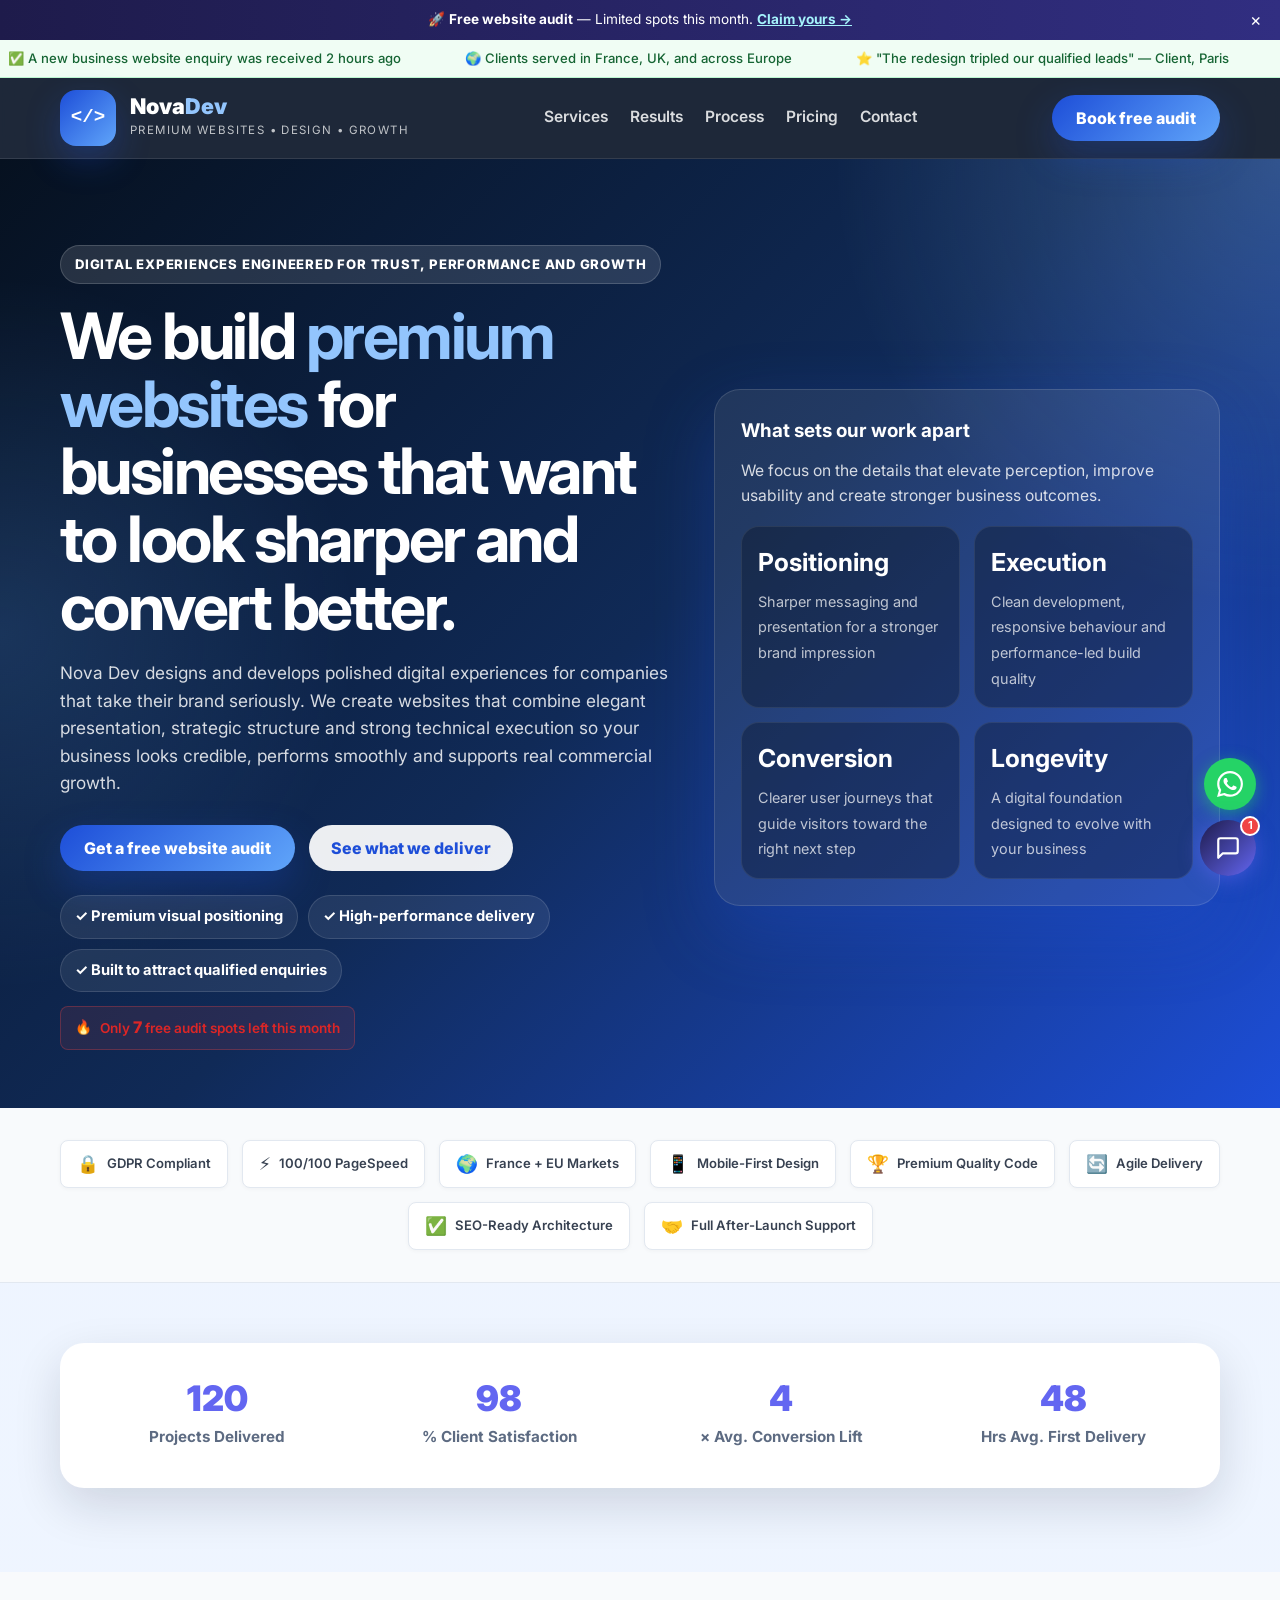
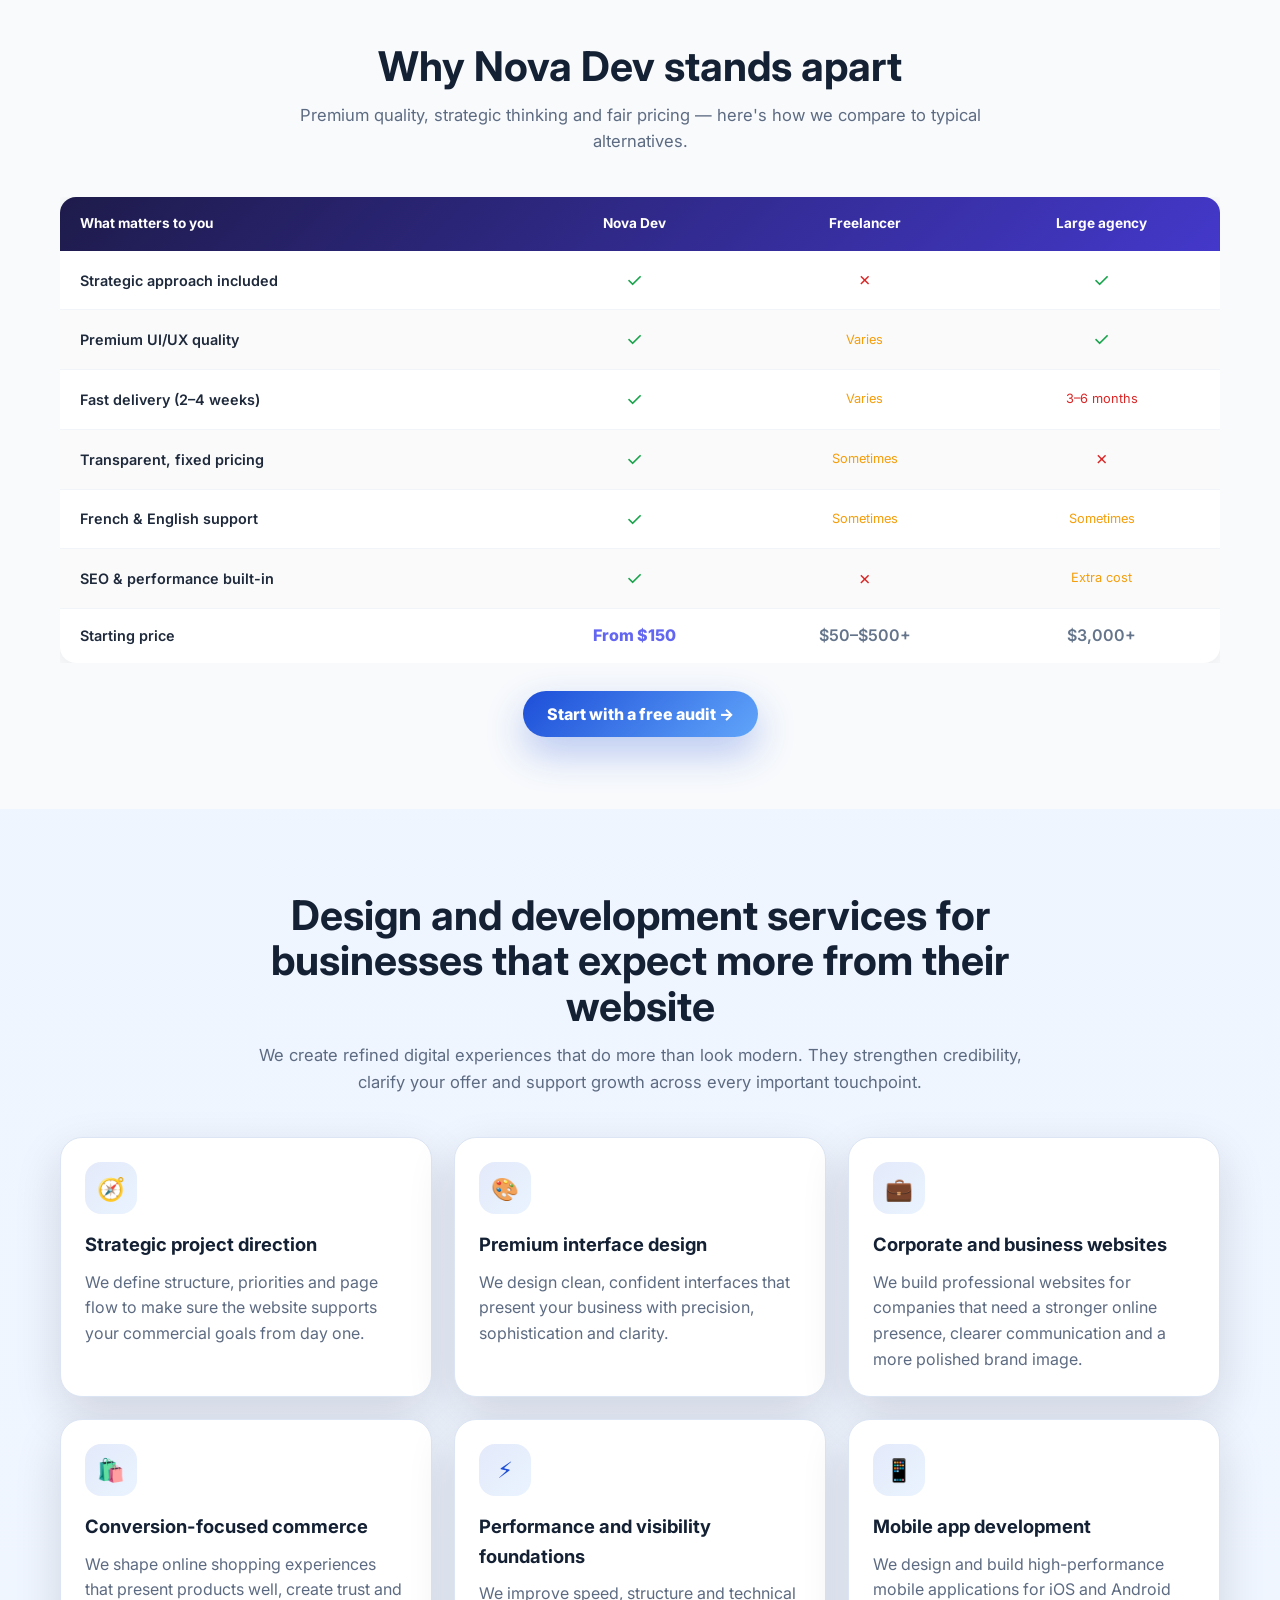
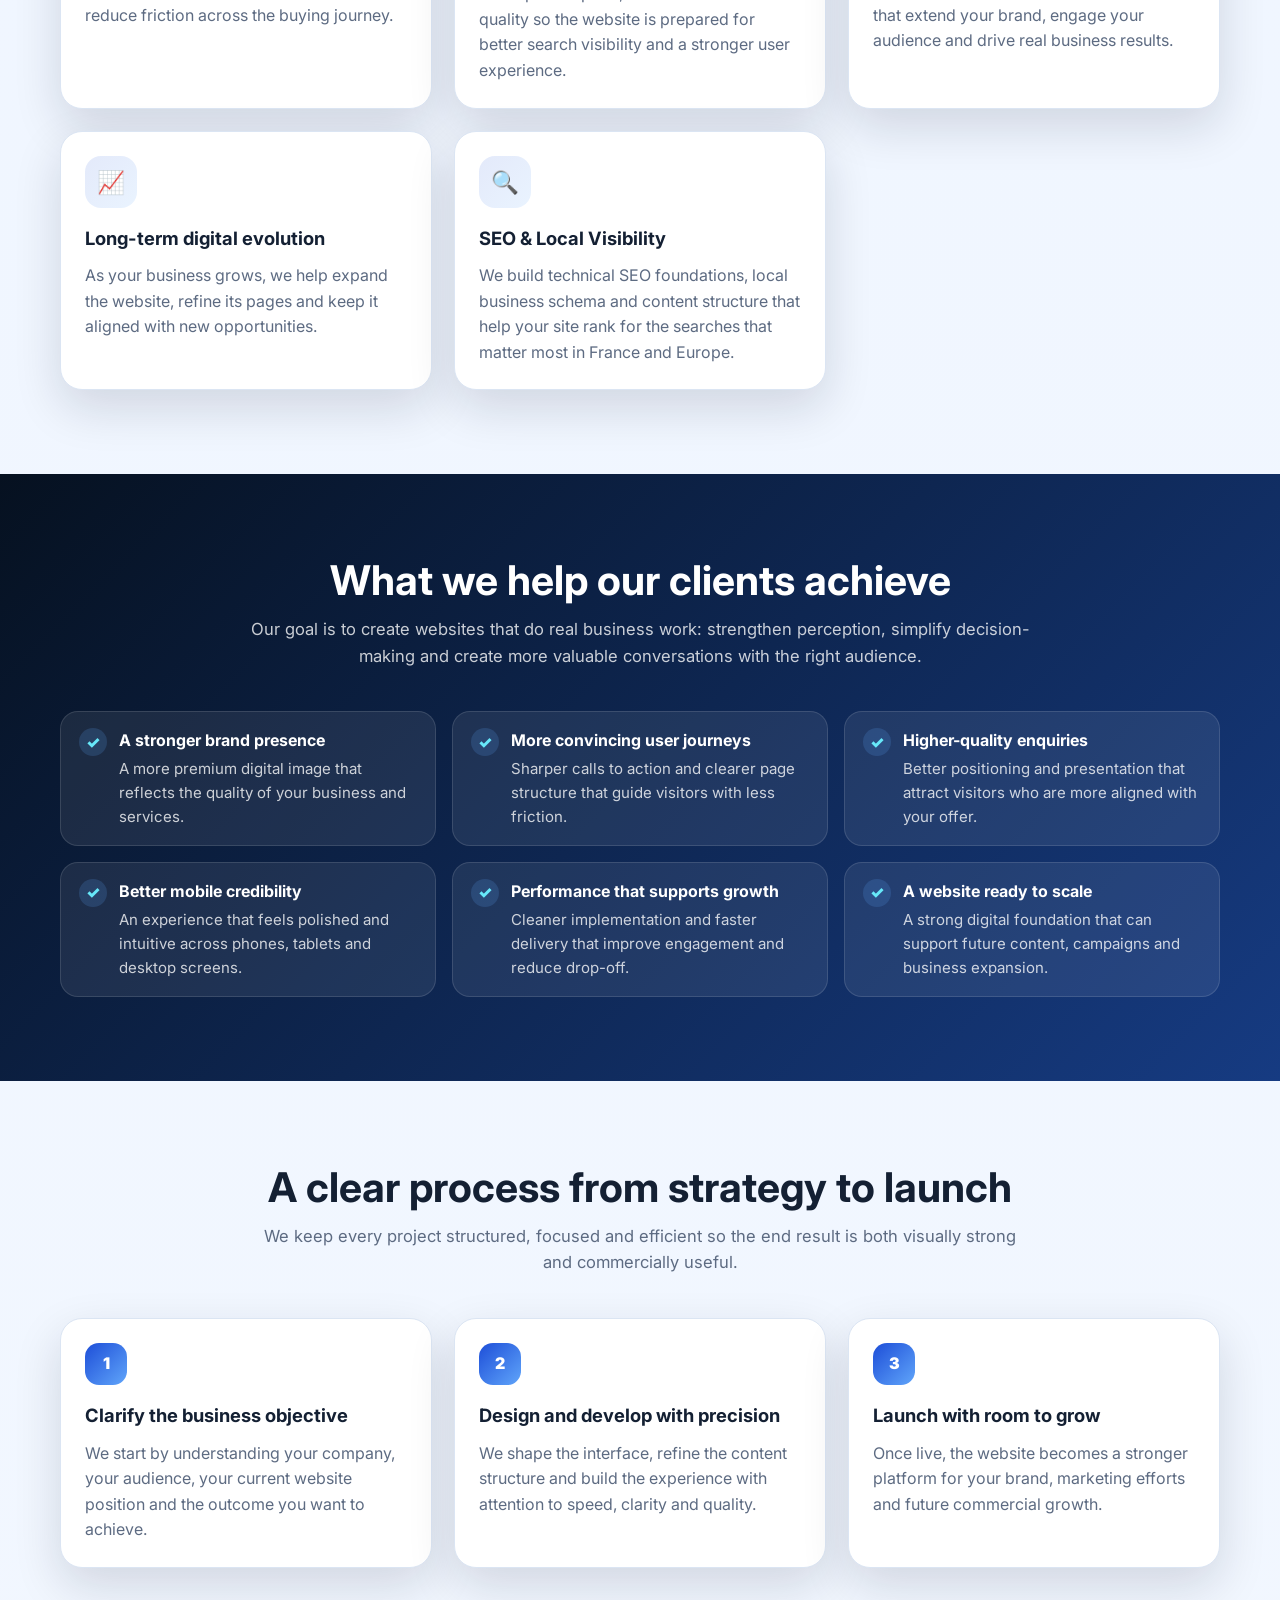
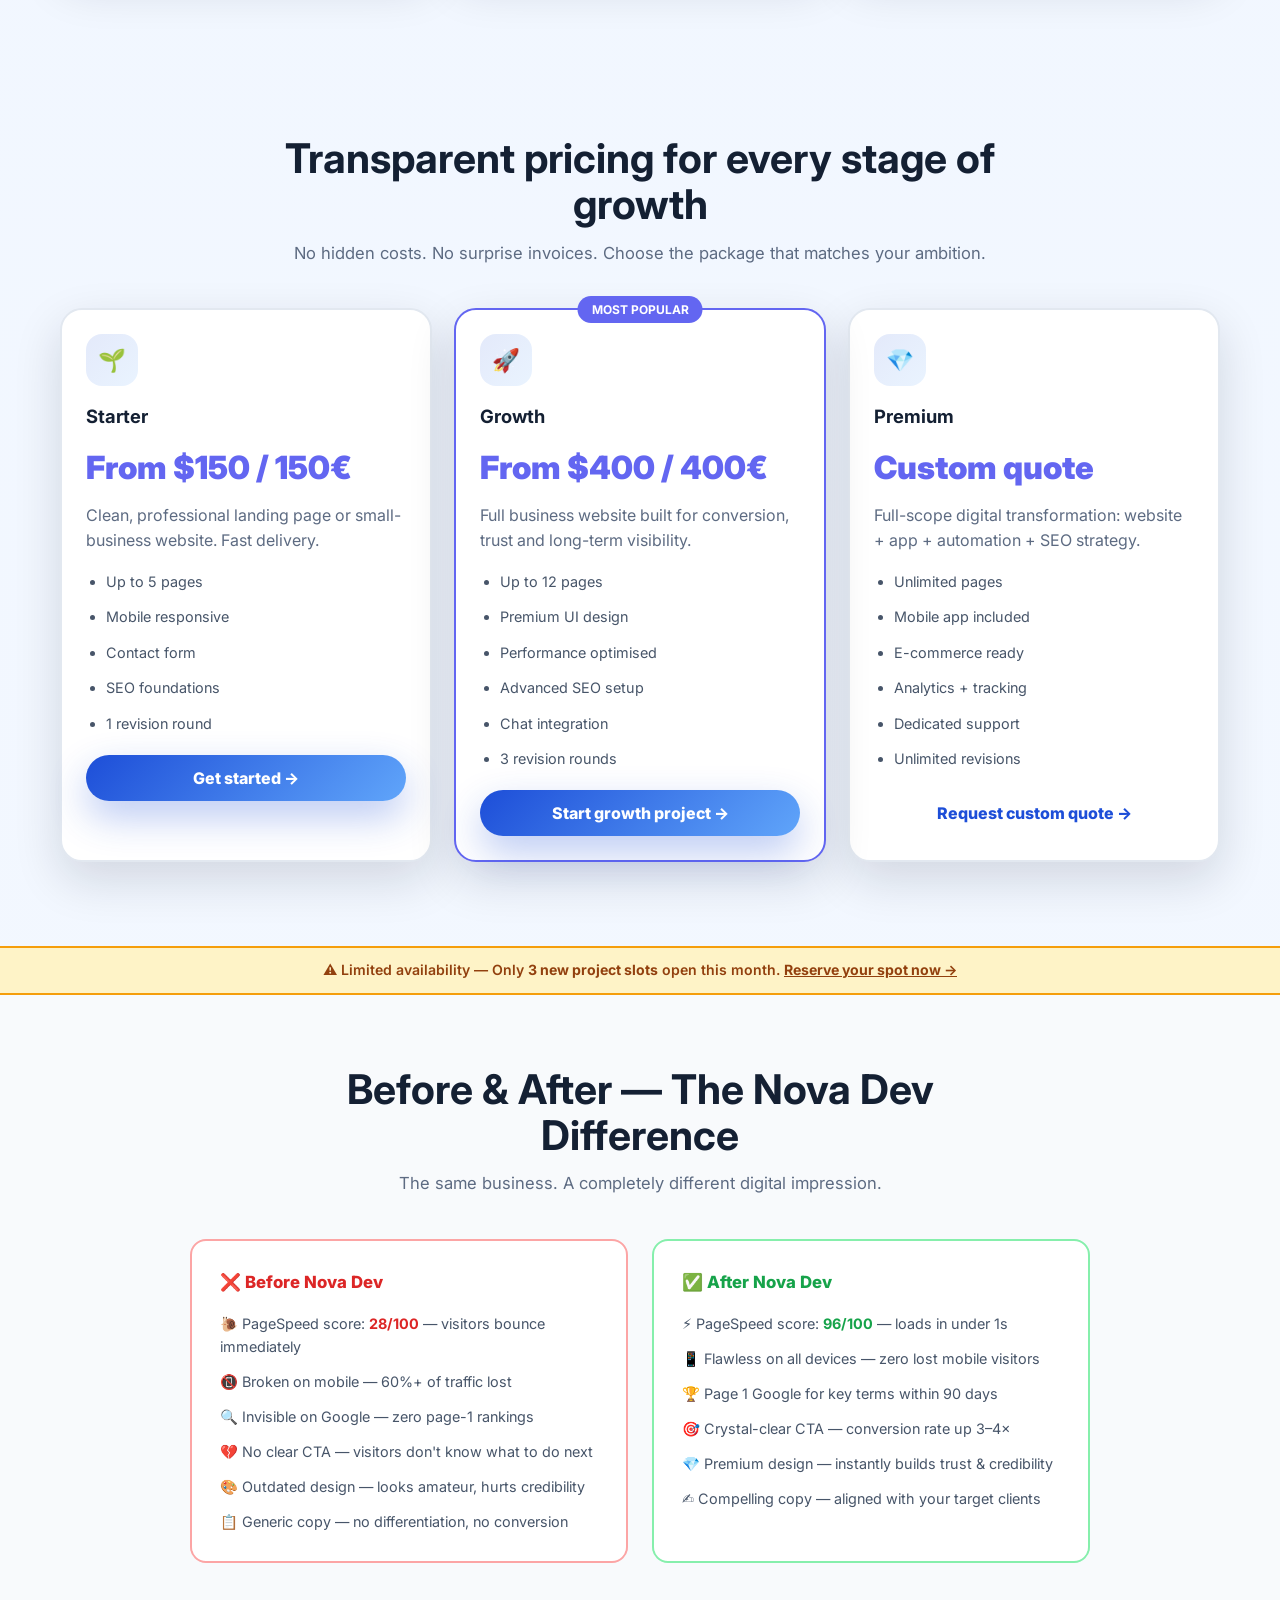
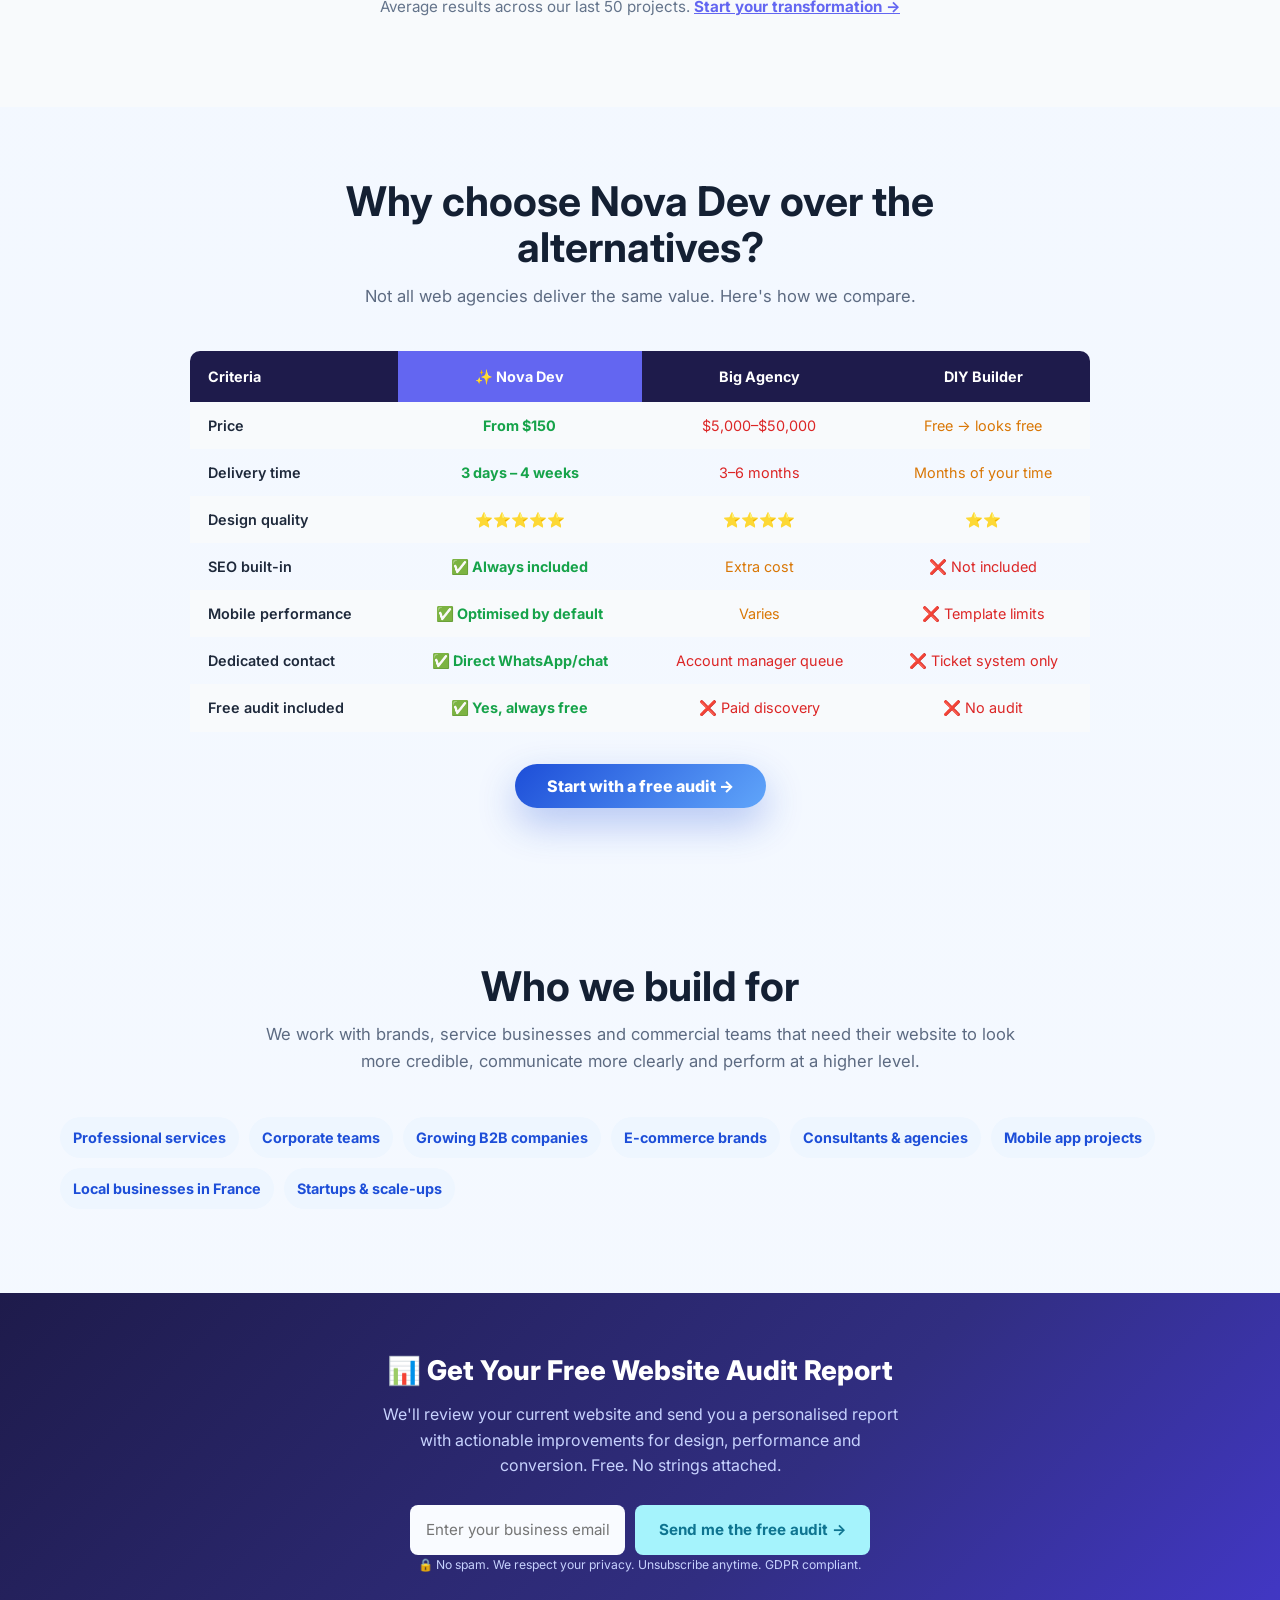
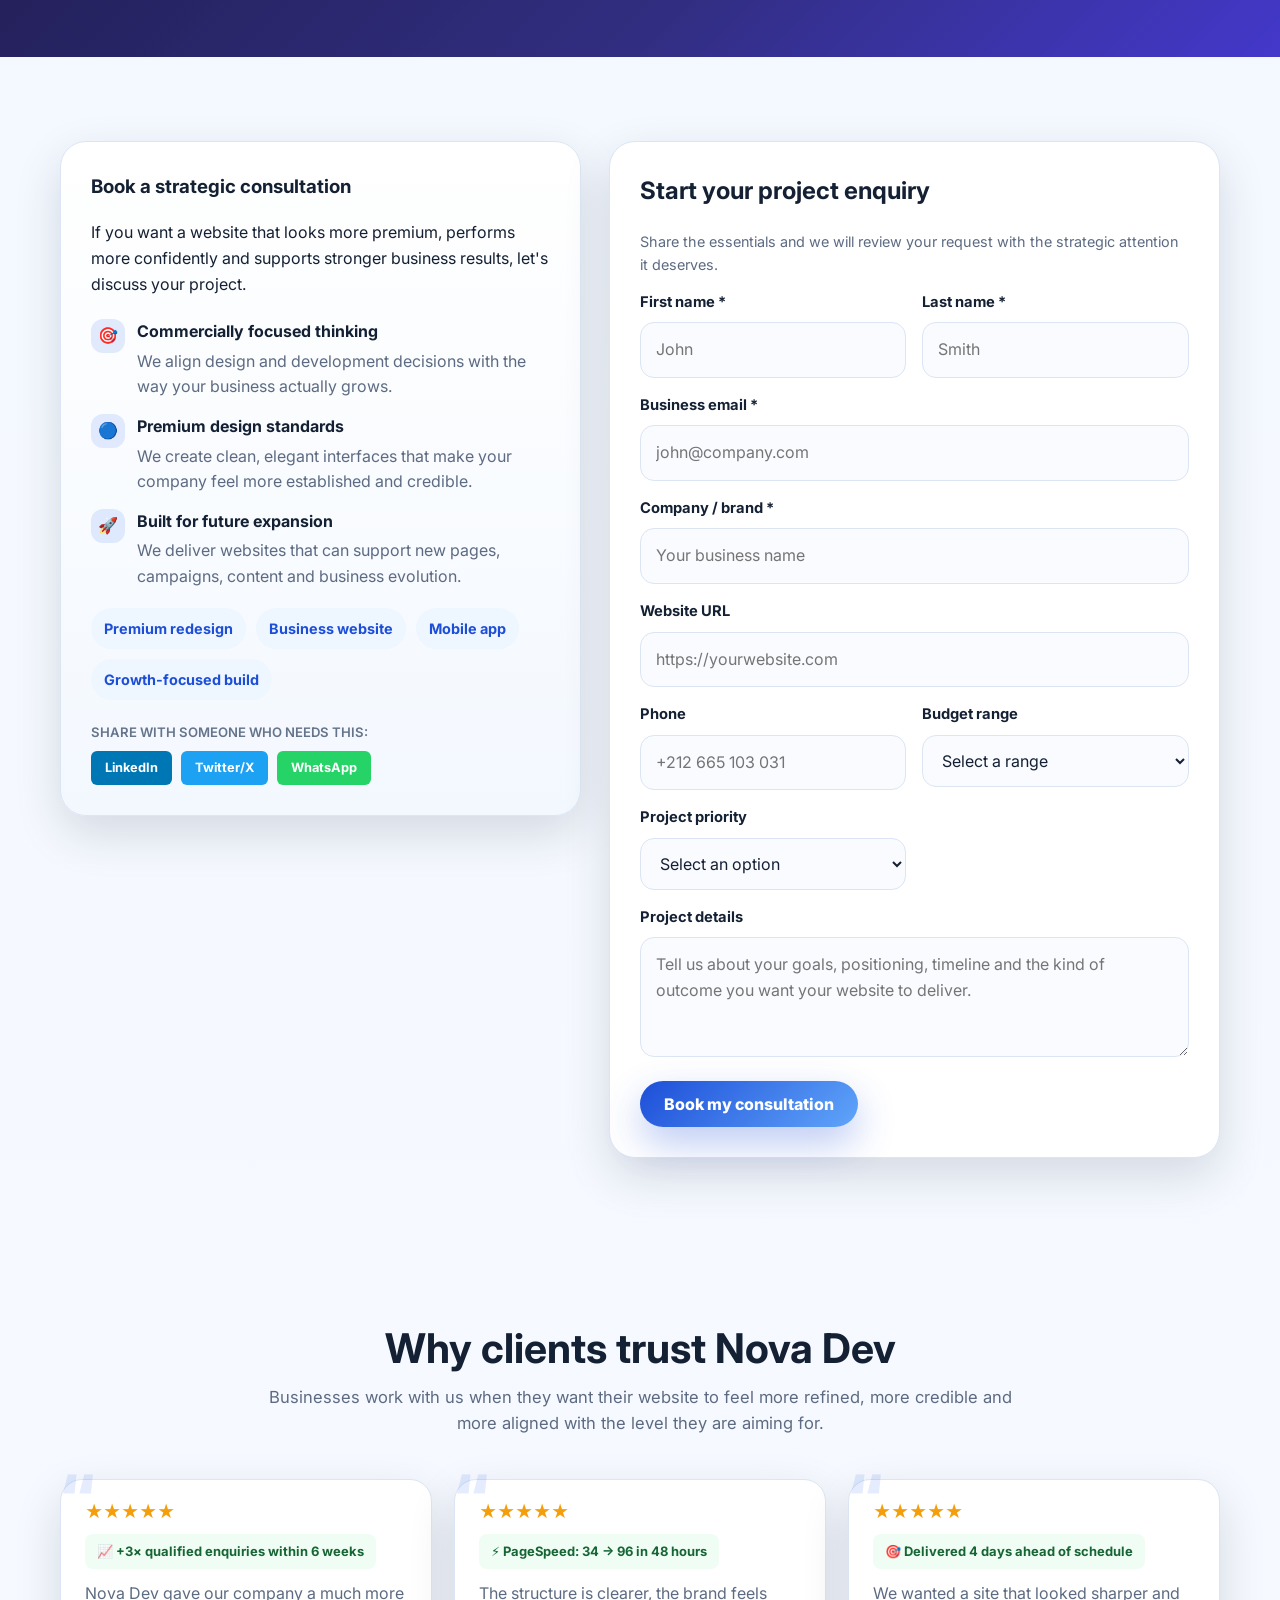
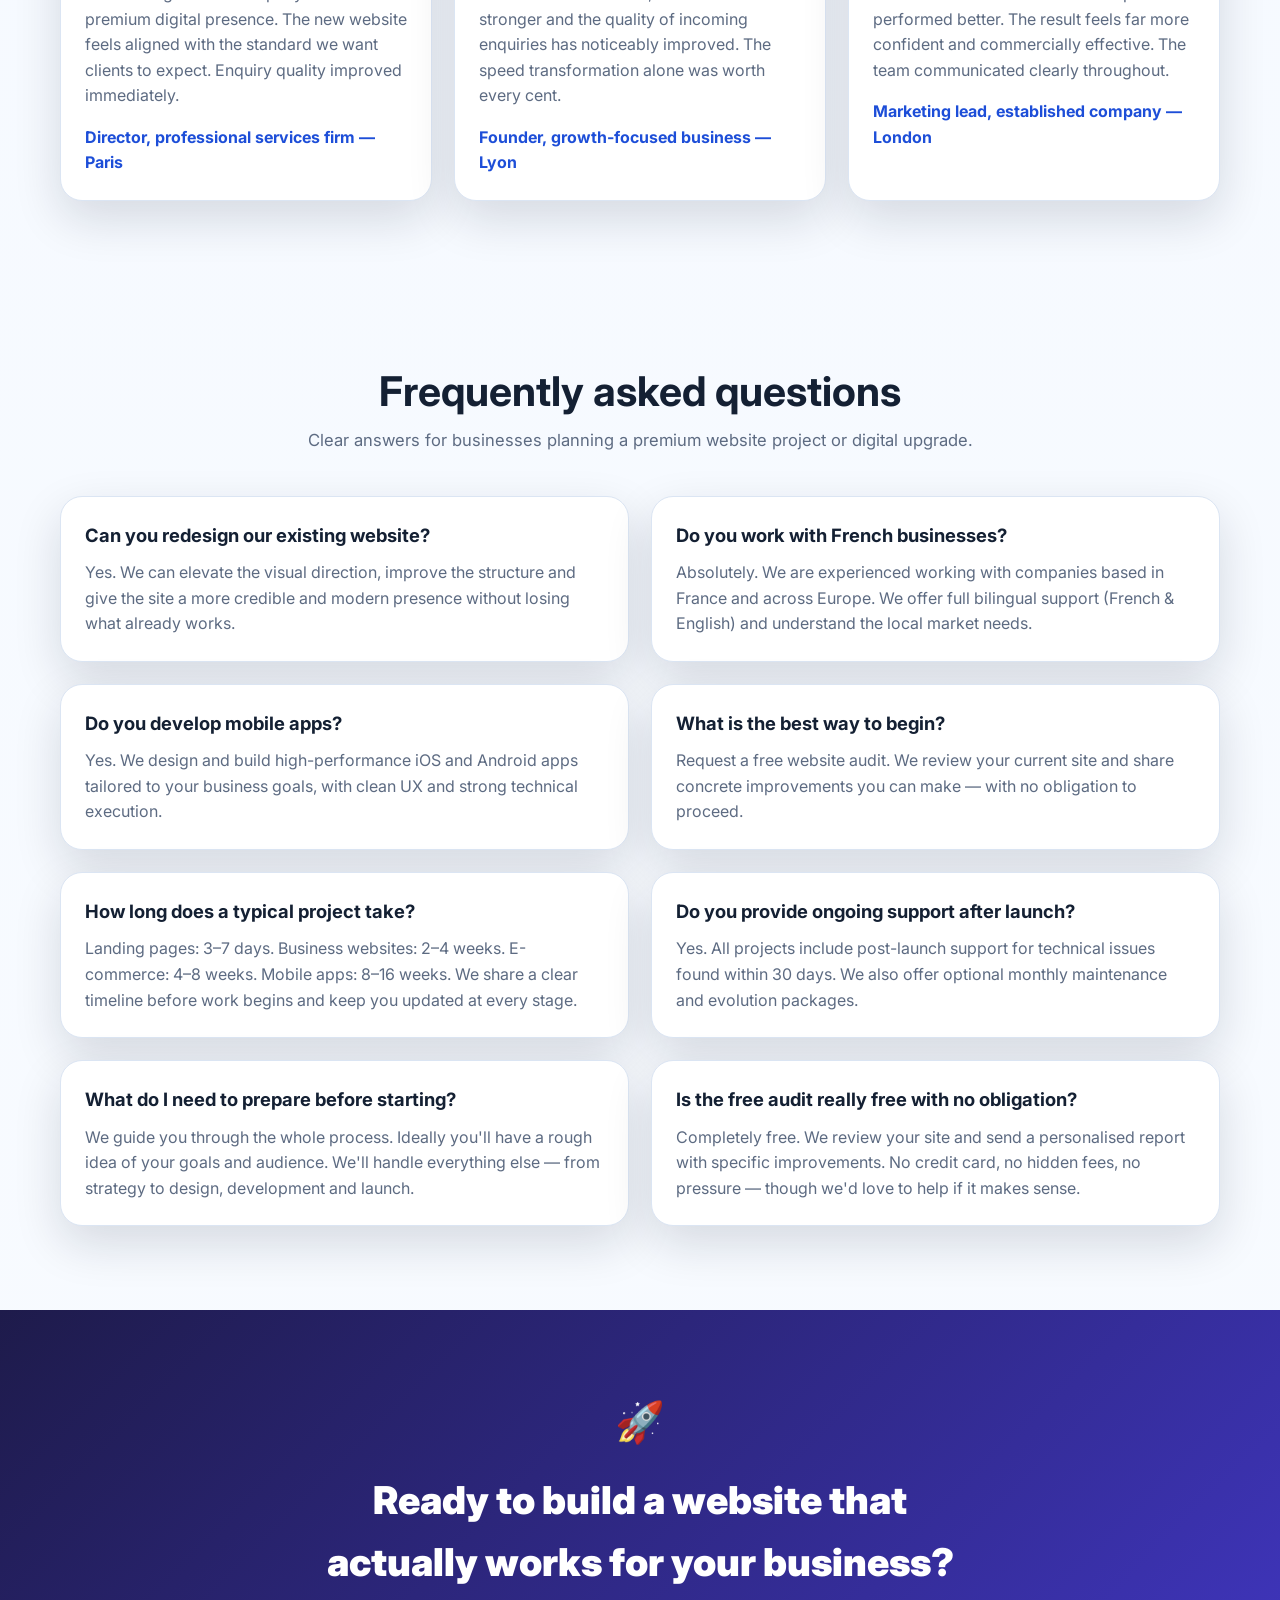
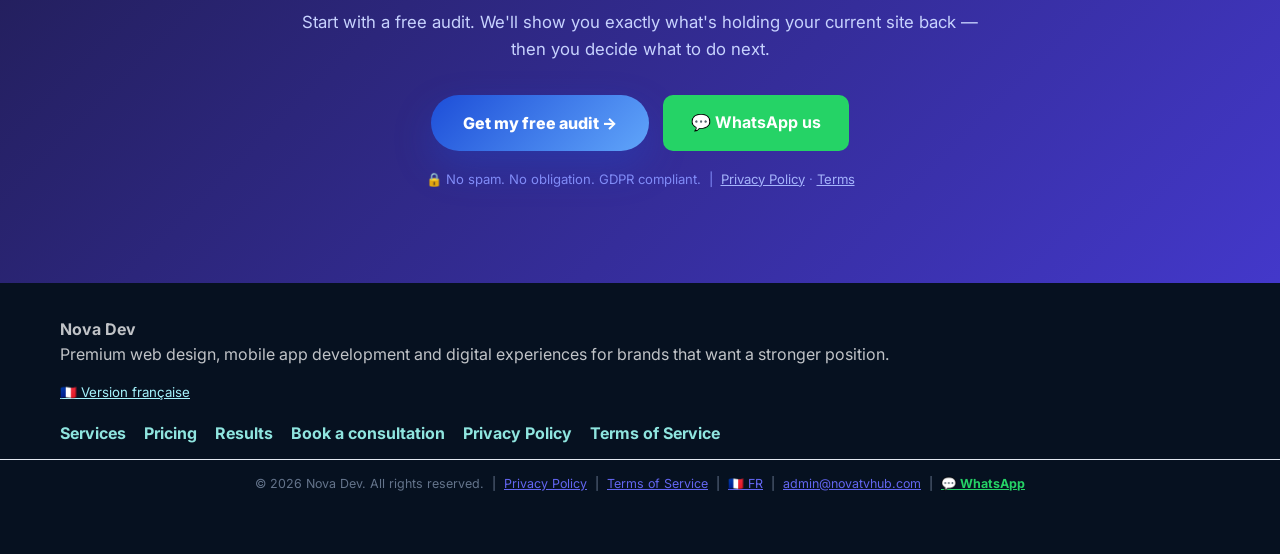
==== commit 3d77abb8: "fix: WhatsApp button position and mobile responsiveness - Move #wa-float from right:98px to right:24" ====
--- a/index.html
+++ b/index.html
@@ -272,7 +272,8 @@
     #exit-close { position:absolute; top:14px; right:16px; background:none; border:none; font-size:1.4rem; cursor:pointer; color:#94a3b8; }
 
     /* ── Floating WhatsApp button ── */
-    #wa-float { position:fixed; bottom:100px; right:98px; z-index:8000; background:#25D366; color:#fff; border-radius:50%; width:52px; height:52px; display:flex; align-items:center; justify-content:center; box-shadow:0 4px 16px rgba(37,211,102,.5); text-decoration:none; animation:pulse 2s infinite; }
+    #wa-float { position:fixed; bottom:90px; right:24px; z-index:8000; background:#25D366; color:#fff; border-radius:50%; width:52px; height:52px; display:flex; align-items:center; justify-content:center; box-shadow:0 4px 16px rgba(37,211,102,.5); text-decoration:none; animation:pulse 2s infinite; }
+    @media (max-width:640px) { #wa-float { bottom:148px; right:16px; } }
     @keyframes pulse { 0%,100%{box-shadow:0 4px 16px rgba(37,211,102,.5)} 50%{box-shadow:0 4px 28px rgba(37,211,102,.8)} }
     #wa-float svg { width:26px; height:26px; }
     /* ── Hide old static chat bubble (replaced by chat.js injection) ── */
--- a/assets/css/style.css
+++ b/assets/css/style.css
@@ -869,15 +869,16 @@
   font-family: var(--font);
 }
 .chat-quick-btn:hover { background: #dbeafe; transform: translateY(-1px); }
-@media (max-width: 480px) {
+@media (max-width: 640px) {
   #ai-chat-window {
     right: 12px;
-    bottom: 88px;
+    bottom: 140px;
     width: calc(100vw - 24px);
+    max-height: calc(100vh - 180px);
   }
   #ai-chat-bubble {
     right: 16px;
-    bottom: 20px;
+    bottom: 76px;
   }
 }
 
